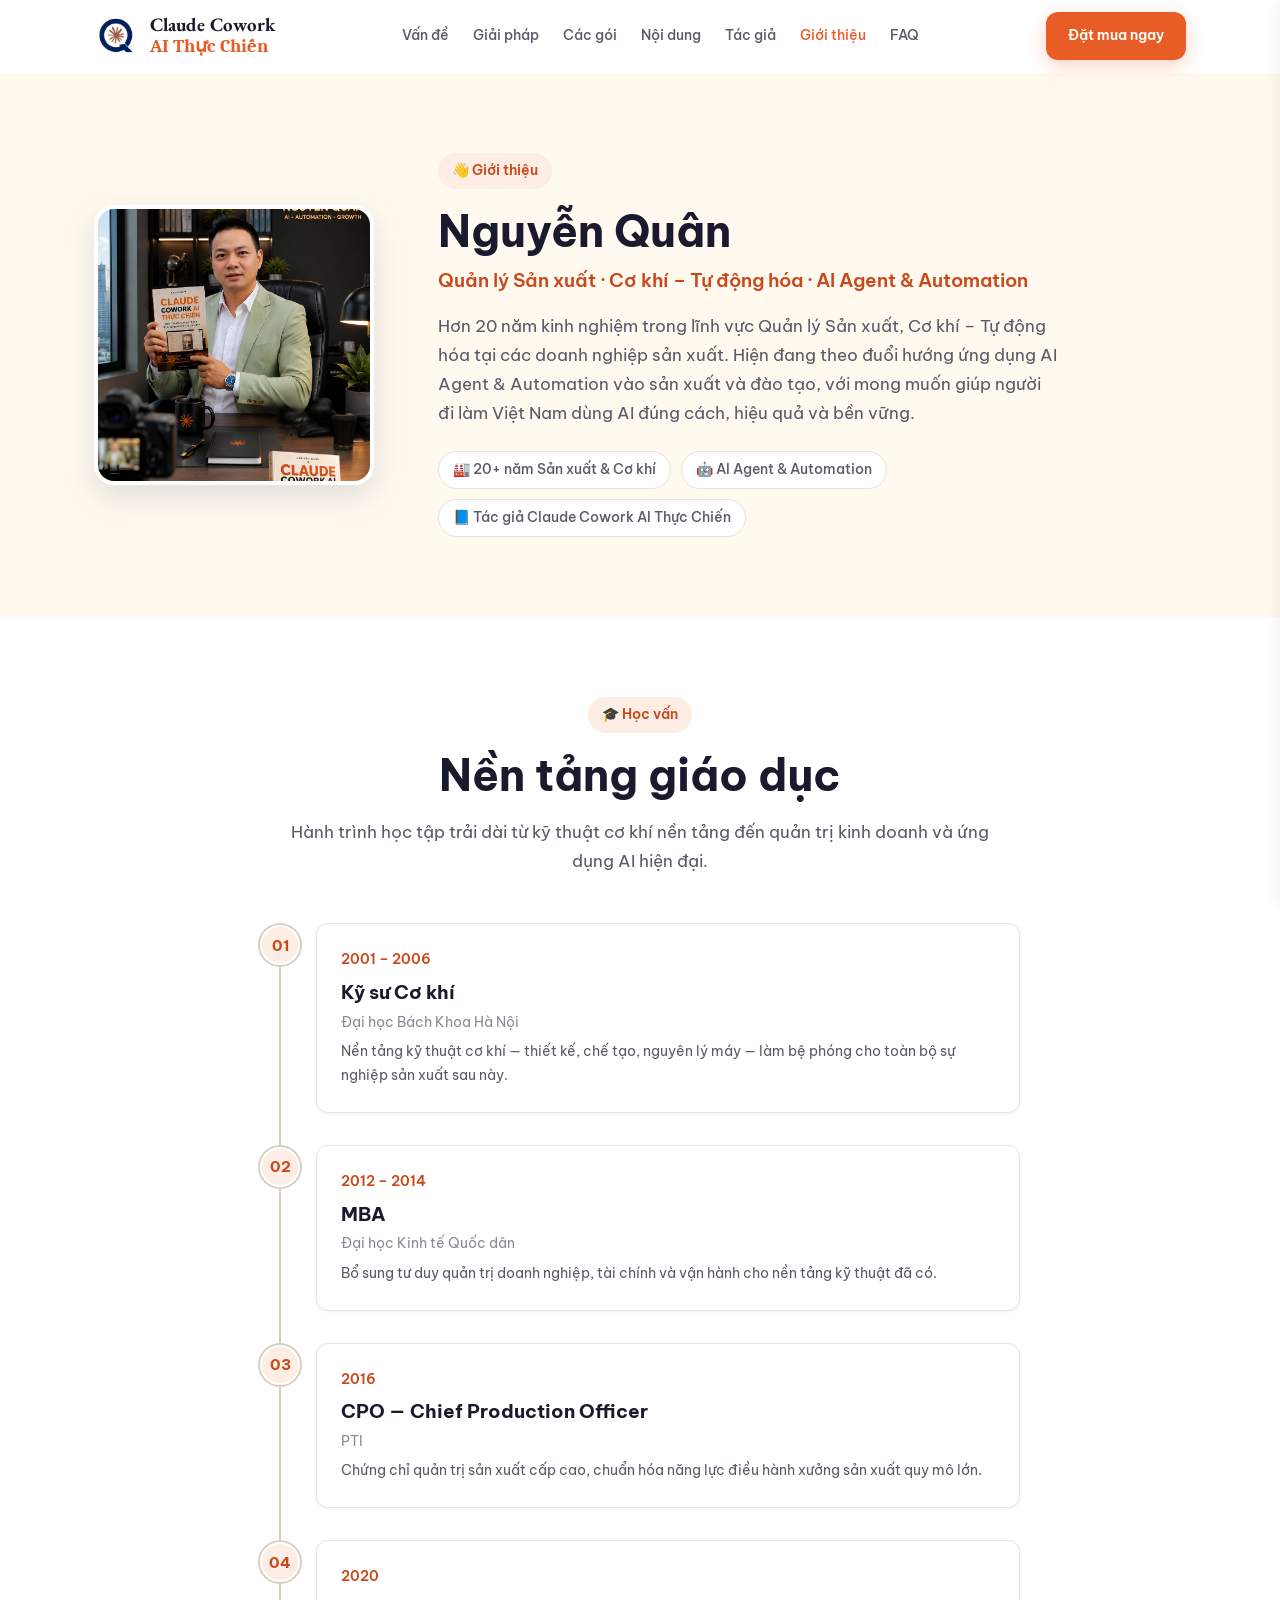
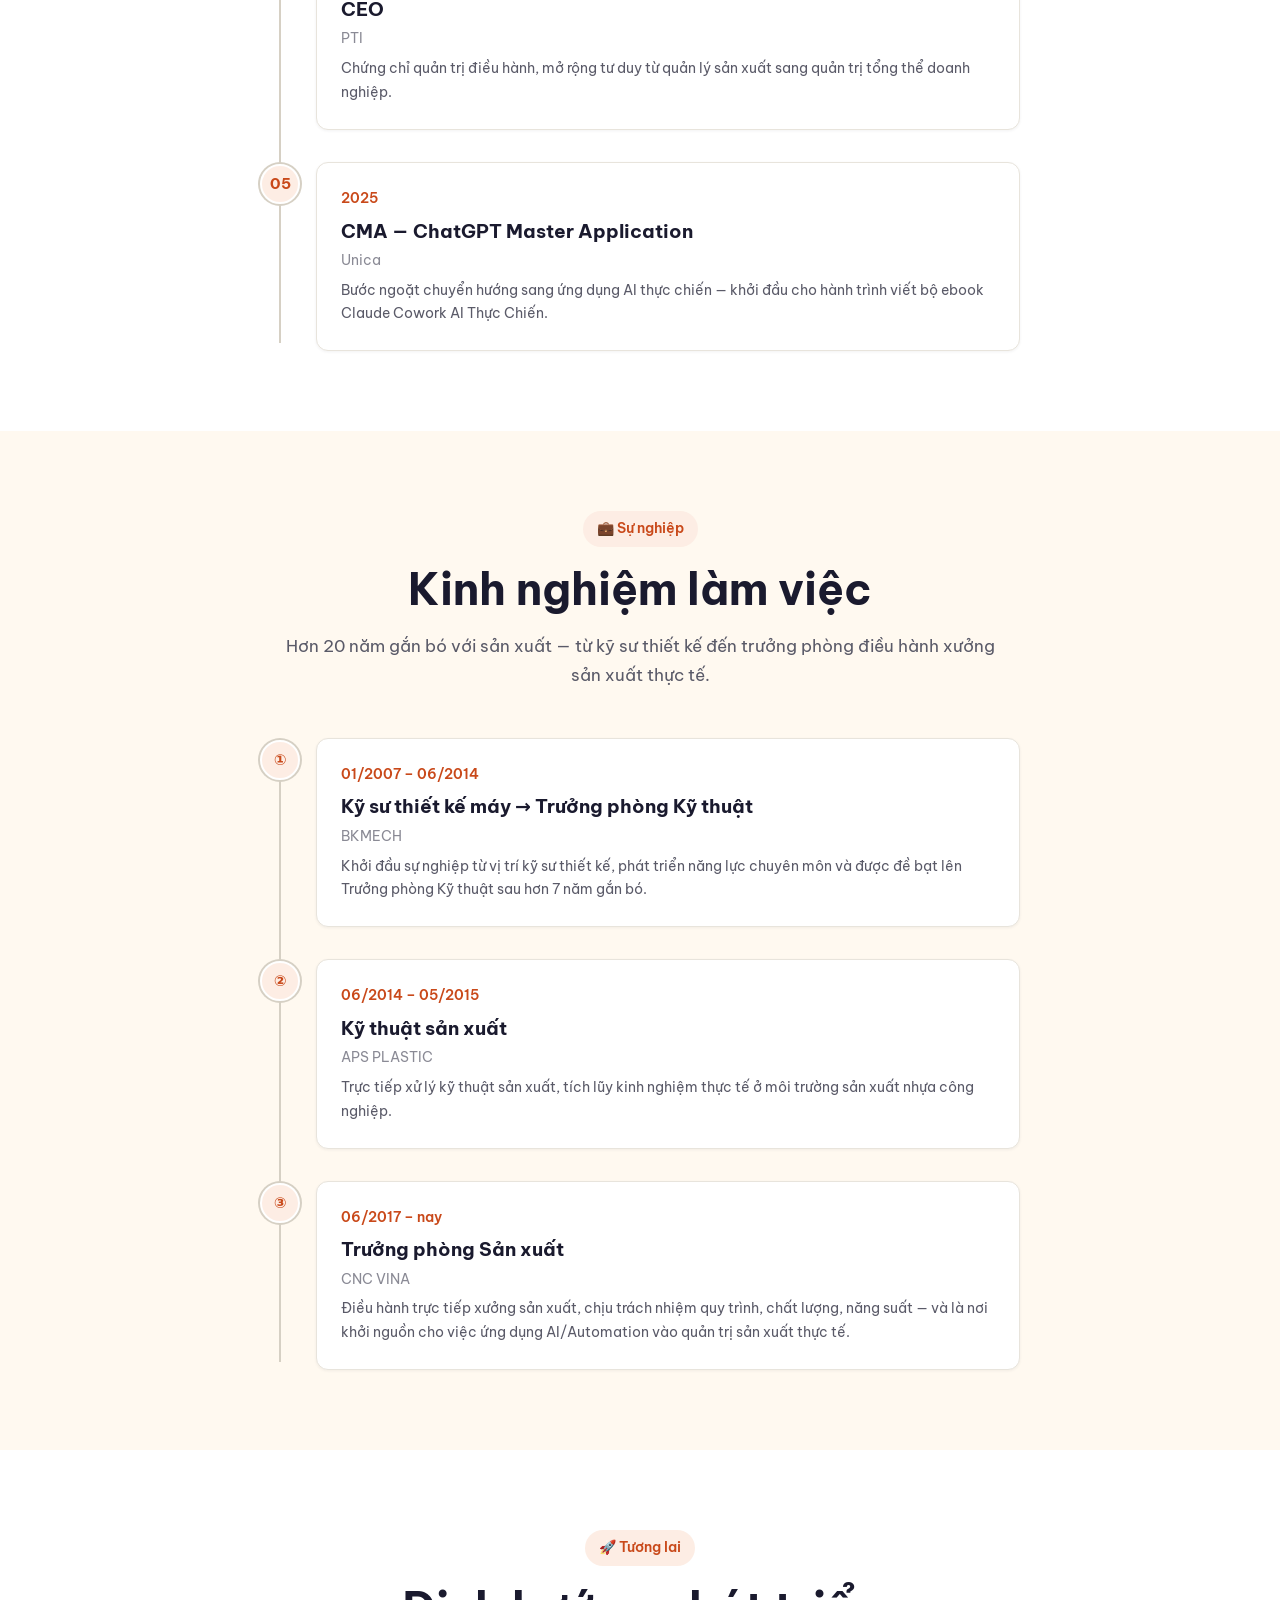
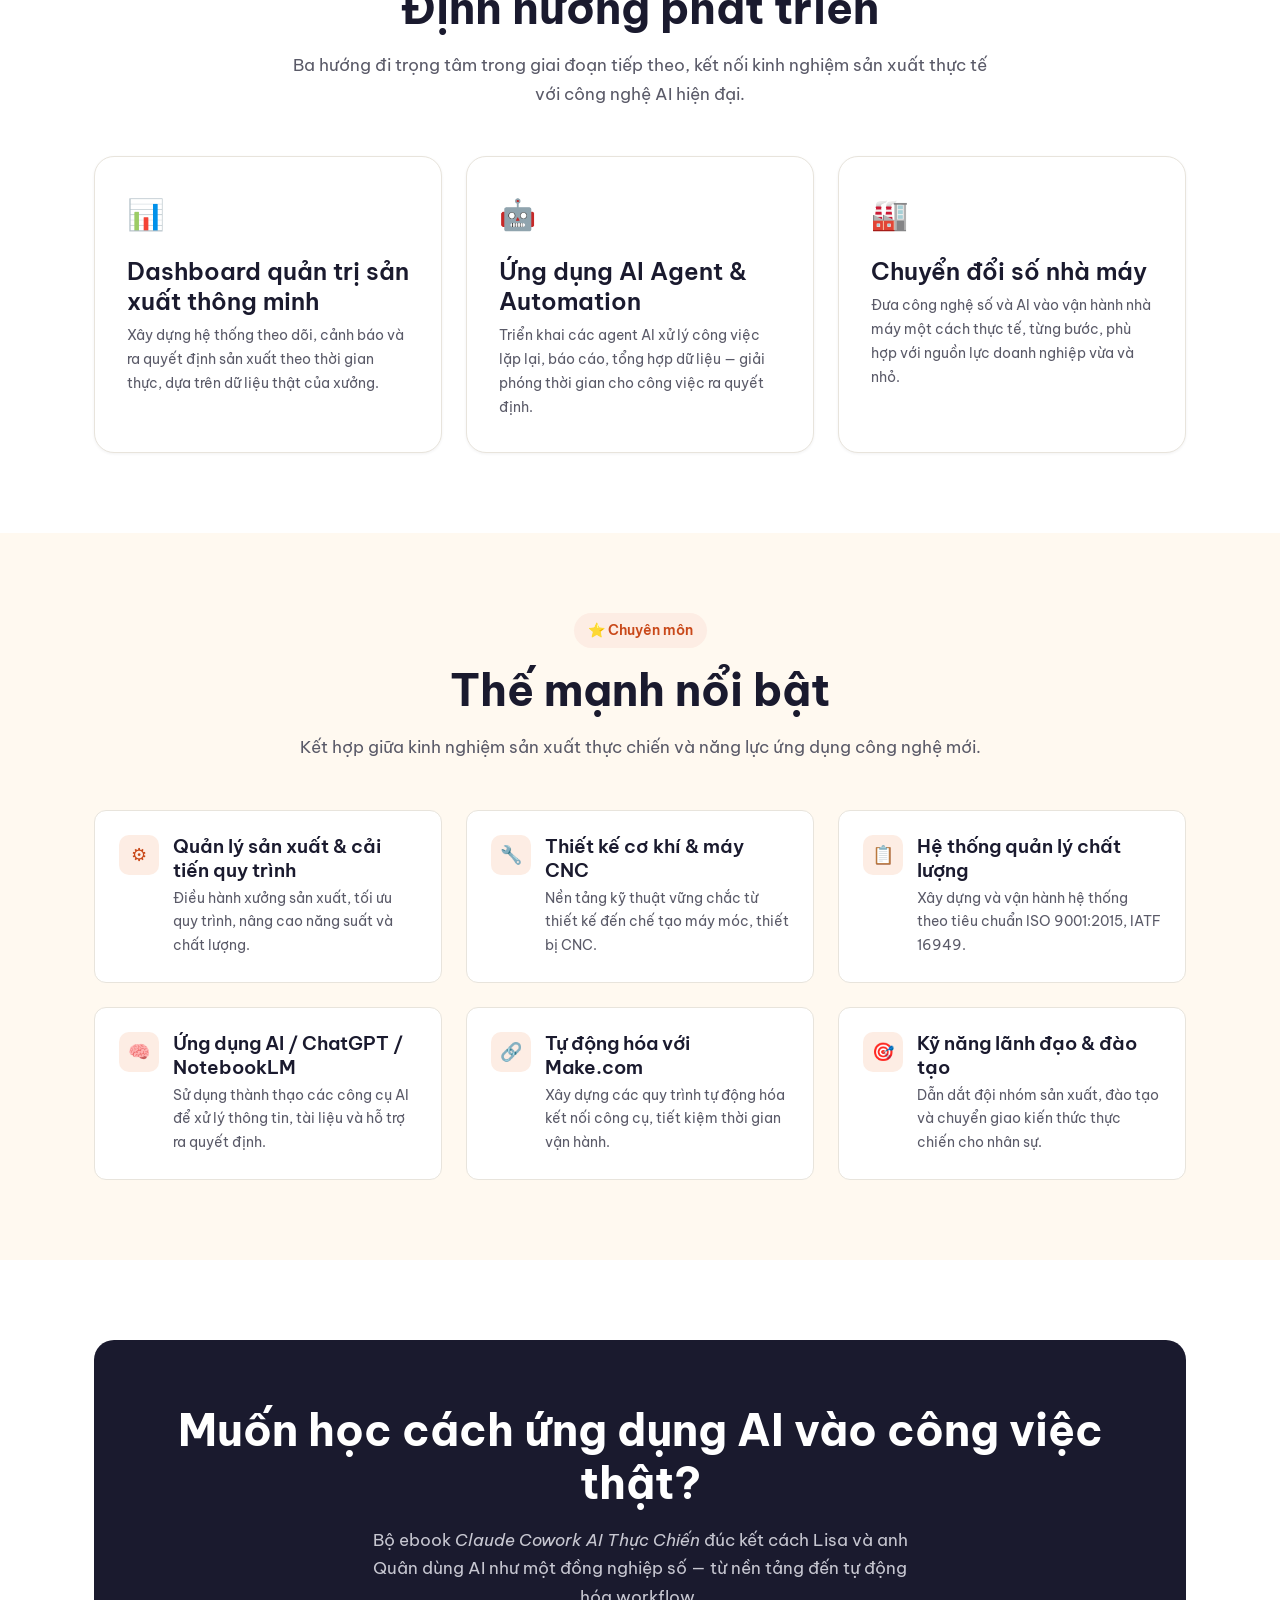
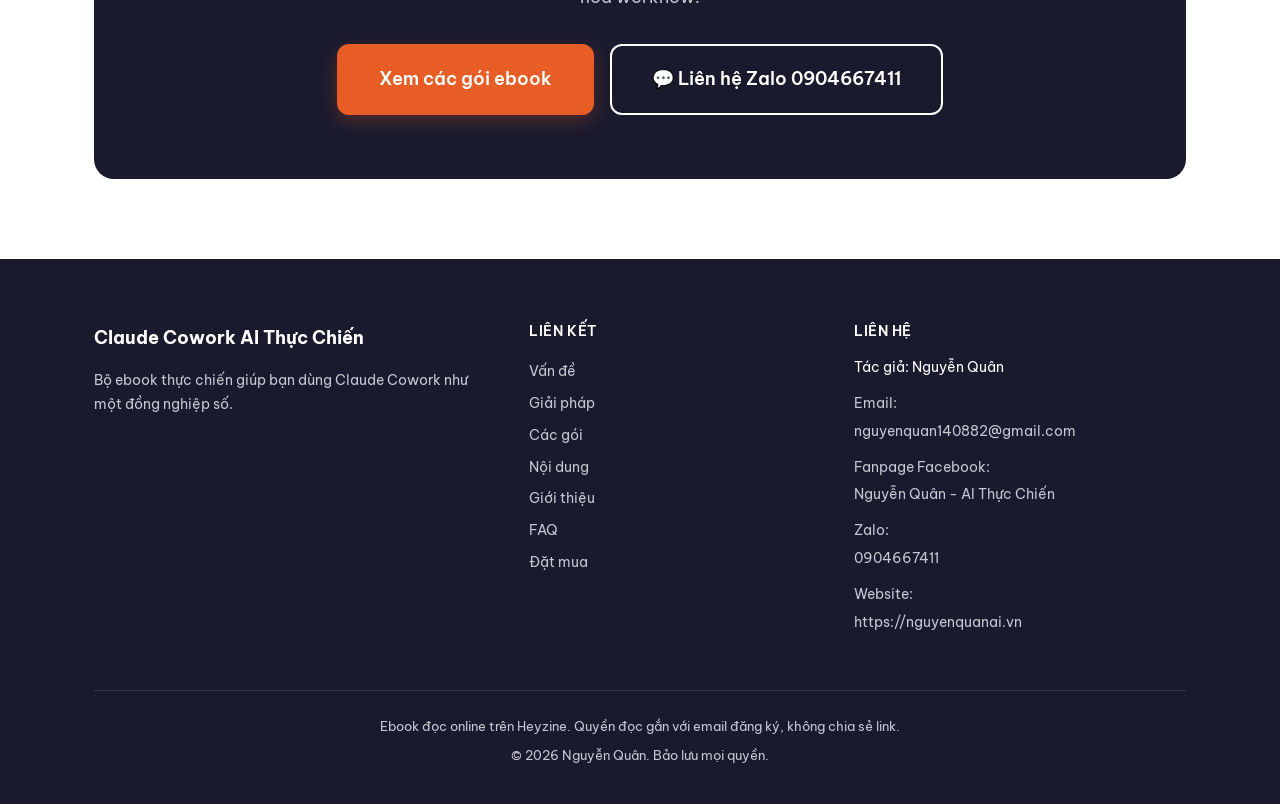
==== gioi-thieu.html @ 6d288d56 "Add files via upload" ====
<!DOCTYPE html>
<html lang="vi">
<head>
<meta charset="UTF-8">
<meta name="viewport" content="width=device-width, initial-scale=1.0">

<!-- ===== SEO ===== -->
<title>Giới thiệu Nguyễn Quân — Tác giả Claude Cowork AI Thực Chiến</title>
<meta name="description" content="Nguyễn Quân — hơn 20 năm kinh nghiệm Quản lý Sản xuất, Cơ khí & Tự động hóa, hiện đang ứng dụng AI Agent & Automation vào sản xuất và đào tạo. Tác giả bộ ebook Claude Cowork AI Thực Chiến.">
<meta name="keywords" content="Nguyễn Quân, Claude Cowork AI Thực Chiến, quản lý sản xuất, cơ khí tự động hóa, AI Agent, chuyển đổi số nhà máy">
<meta name="author" content="Nguyễn Quân">

<!-- ===== Open Graph (Facebook / Zalo) ===== -->
<meta property="og:type" content="profile">
<meta property="og:title" content="Giới thiệu Nguyễn Quân — Tác giả Claude Cowork AI Thực Chiến">
<meta property="og:description" content="20+ năm kinh nghiệm Quản lý Sản xuất, Cơ khí – Tự động hóa. Hiện ứng dụng AI Agent & Automation vào sản xuất và đào tạo.">
<meta property="og:image" content="https://nguyenquanai.vn/assets/author-nguyen-quan.jpg">
<meta property="og:url" content="https://nguyenquanai.vn/gioi-thieu.html">

<!-- ===== Font: Be Vietnam Pro (đồng bộ với trang chủ) ===== -->
<link rel="icon" href="assets/favicon.ico" type="image/x-icon">
<link rel="preconnect" href="https://fonts.googleapis.com">
<link rel="preconnect" href="https://fonts.gstatic.com" crossorigin>
<link href="https://fonts.googleapis.com/css2?family=Be+Vietnam+Pro:wght@400;500;600;700&family=EB+Garamond:wght@700&family=Caladea:wght@700&display=swap" rel="stylesheet">

<!-- Google Analytics 4 -->
<script async src="https://www.googletagmanager.com/gtag/js?id=G-LSDVNKJLVM"></script>
<script>
window.dataLayer = window.dataLayer || [];
function gtag(){dataLayer.push(arguments);}
gtag('js', new Date());
gtag('config', 'G-LSDVNKJLVM');
</script>

<style>
/* ============================================================
   DESIGN TOKENS — copy nguyên vẹn từ index.html để đồng bộ 100%
   ============================================================ */
:root {
  /* Color */
  --c-bg: #FFF9F0;
  --c-bg-alt: #FEFCF7;
  --c-surface: #FFFFFF;
  --c-ink: #1A1A2E;
  --c-ink-soft: #5A5A68;
  --c-ink-faint: #8A8A95;
  --c-accent: #E85D26;
  --c-accent-dark: #C9491A;
  --c-accent-soft: #FDEDE4;
  --c-trust: #0F6E56;
  --c-border: #E8E4DC;
  --c-border-strong: #D6D0C4;
  --c-footer-bg: #1A1A2E;
  --c-footer-text: #C7C7D1;
  --c-success: #0F6E56;
  --c-warning: #9A4D00;

  /* Typography */
  --font-heading: 'Be Vietnam Pro', 'Inter', system-ui, sans-serif;
  --font-body: 'Be Vietnam Pro', 'Inter', system-ui, sans-serif;
  --fs-h1: 44px;
  --fs-h2: 44px;
  --fs-h3: 24px;
  --fs-h4: 19px;
  --fs-body: 17px;
  --fs-small: 14px;
  --fs-price: 36px;

  /* Spacing */
  --space-xs: 8px;
  --space-sm: 16px;
  --space-md: 24px;
  --space-lg: 32px;
  --space-xl: 48px;
  --space-2xl: 64px;
  --space-3xl: 80px;

  /* Layout */
  --container-max: 1140px;
  --container-narrow: 768px;
  --container-pad: 24px;
  --section-pad: 80px;
  --grid-gap: 24px;

  /* Radius / shadow / border */
  --radius-sm: 8px;
  --radius-md: 12px;
  --radius-lg: 20px;
  --shadow-sm: 0 1px 3px rgba(26,26,46,0.06);
  --shadow-md: 0 4px 16px rgba(26,26,46,0.08);
  --shadow-lg: 0 12px 32px rgba(26,26,46,0.12);
  --shadow-cta: 0 6px 18px rgba(232,93,38,0.28);
  --shadow-hover: 0 8px 24px rgba(26,26,46,0.10);
  --transition: 200ms ease;
}

@media (max-width: 640px) {
  :root {
    --fs-h1: 32px;
    --fs-h2: 32px;
    --fs-h3: 20px;
    --fs-h4: 18px;
    --fs-body: 16px;
    --fs-price: 32px;
    --container-pad: 16px;
    --section-pad: 48px;
    --grid-gap: 16px;
  }
}

/* ============================================================
   BASE / RESET
   ============================================================ */
* { margin: 0; padding: 0; box-sizing: border-box; }

html { scroll-behavior: smooth; scroll-padding-top: 88px; }

body {
  font-family: var(--font-body);
  font-size: var(--fs-body);
  line-height: 1.7;
  color: var(--c-ink);
  background: var(--c-bg);
  -webkit-font-smoothing: antialiased;
}

h1, h2, h3, h4 { font-family: var(--font-heading); line-height: 1.25; }
h1 { font-size: var(--fs-h1); font-weight: 700; line-height: 1.2; }
.hl-accent { color: var(--c-accent); font-weight: 800; }
h2 { font-size: var(--fs-h2); font-weight: 700; line-height: 1.2; }
h3 { font-size: var(--fs-h3); font-weight: 600; }
h4 { font-size: var(--fs-h4); font-weight: 600; }

p { color: var(--c-ink-soft); }
a { color: inherit; text-decoration: none; }
img { max-width: 100%; display: block; }
ul { list-style: none; }

/* ============================================================
   LAYOUT HELPERS
   ============================================================ */
.container {
  max-width: var(--container-max);
  margin: 0 auto;
  padding-left: var(--container-pad);
  padding-right: var(--container-pad);
}
.container--narrow { max-width: var(--container-narrow); }

.section { padding-top: var(--section-pad); padding-bottom: var(--section-pad); }
.section--bg { background: var(--c-bg); }
.section--surface { background: var(--c-surface); }
.section--alt { background: var(--c-bg-alt); }

.section-head { text-align: center; max-width: 720px; margin: 0 auto var(--space-xl); }
.section-head h2 { margin-bottom: var(--space-sm); }
.section-head p { font-size: var(--fs-body); }

.eyebrow {
  display: inline-block;
  font-size: var(--fs-small);
  font-weight: 600;
  color: var(--c-accent-dark);
  background: var(--c-accent-soft);
  padding: 6px 14px;
  border-radius: 999px;
  margin-bottom: var(--space-sm);
}

/* ============================================================
   BUTTONS
   ============================================================ */
.btn {
  display: inline-flex;
  align-items: center;
  justify-content: center;
  gap: 8px;
  min-height: 44px;
  padding: 10px 24px;
  font-family: var(--font-body);
  font-size: var(--fs-body);
  font-weight: 600;
  border-radius: var(--radius-md);
  border: 2px solid transparent;
  cursor: pointer;
  transition: var(--transition);
  text-align: center;
}
.btn--primary {
  background: var(--c-accent);
  color: #fff;
  box-shadow: var(--shadow-cta);
}
.btn--primary:hover { background: var(--c-accent-dark); }
.btn--outline {
  background: transparent;
  color: var(--c-accent);
  border-color: var(--c-accent);
}
.btn--outline:hover { background: var(--c-accent-soft); color: var(--c-accent-dark); }
.btn--lg { min-height: 58px; padding: 18px 40px; font-size: 18px; }

/* ============================================================
   HEADER (nguyên bản từ index.html)
   ============================================================ */
.header {
  position: sticky; top: 0; z-index: 100;
  background: var(--c-surface);
  border-bottom: 1px solid transparent;
  transition: var(--transition);
}
.header.scrolled { box-shadow: var(--shadow-sm); border-bottom-color: var(--c-border); }
.header__inner {
  display: flex; align-items: center; justify-content: space-between;
  height: 72px;
}
.header__brand { display: flex; align-items: center; gap: 12px; text-decoration: none; }
.header__brand-icon { width: 44px; height: 44px; flex-shrink: 0; display: block; }
.header__brand-text { line-height: 1.15; }
.header__brand-line1 { font-family: 'EB Garamond', serif; font-size: 19px; font-weight: 700; color: var(--c-ink); white-space: nowrap; }
.header__brand-line2 { font-family: 'Caladea', serif; font-size: 19px; font-weight: 700; color: var(--c-accent); white-space: nowrap; }
.header__nav { display: flex; gap: var(--space-md); align-items: center; }
.header__nav a {
  font-size: var(--fs-small); font-weight: 500; color: var(--c-ink-soft);
  transition: var(--transition);
}
.header__nav a:hover, .header__nav a.active { color: var(--c-accent); }
.header__actions { display: flex; align-items: center; gap: var(--space-sm); }
.header__cta { min-height: 44px; padding: 10px 20px; font-size: var(--fs-small); }
.hamburger {
  display: none; background: none; border: none; cursor: pointer;
  font-size: 26px; color: var(--c-ink); line-height: 1; padding: 4px 8px;
}

/* Mobile menu overlay */
.menu-overlay {
  position: fixed; inset: 0; z-index: 99;
  background: rgba(26,26,46,0.45);
  opacity: 0; visibility: hidden; transition: var(--transition);
}
.menu-overlay.open { opacity: 1; visibility: visible; }
.mobile-menu {
  position: fixed; top: 0; right: 0; z-index: 101;
  width: 80%; max-width: 320px; height: 100%;
  background: var(--c-surface); box-shadow: var(--shadow-md);
  transform: translateX(100%); transition: var(--transition);
  padding: var(--space-lg) var(--space-md);
}
.mobile-menu.open { transform: translateX(0); }
.mobile-menu__close { background: none; border: none; font-size: 28px; cursor: pointer; color: var(--c-ink); float: right; }
.mobile-menu a {
  display: block; font-size: var(--fs-h4); font-weight: 500;
  color: var(--c-ink); padding: 16px 0; border-bottom: 1px solid var(--c-border);
}
.mobile-menu a:hover, .mobile-menu a.active { color: var(--c-accent); }

@media (max-width: 860px) {
  .header__nav { display: none; }
  .hamburger { display: block; }
}

/* ============================================================
   FOOTER (nguyên bản từ index.html)
   ============================================================ */
.footer { background: var(--c-footer-bg); color: var(--c-footer-text); padding: var(--space-2xl) 0 var(--space-lg); }
.footer__grid { display: grid; grid-template-columns: 1.4fr 1fr 1.2fr; gap: var(--space-xl); margin-bottom: var(--space-xl); }
.footer__brand { font-weight: 700; font-size: 18px; color: #fff; margin-bottom: var(--space-sm); }
.footer p { color: var(--c-footer-text); font-size: var(--fs-small); }
.footer h4 { color: #fff; font-size: var(--fs-small); text-transform: uppercase; letter-spacing: 0.04em; margin-bottom: var(--space-sm); }
.footer__links a, .footer__contact a { display: block; color: var(--c-footer-text); font-size: var(--fs-small); padding: 4px 0; transition: var(--transition); }
.footer__links a:hover, .footer__contact a:hover { color: var(--c-accent); }
.footer__contact-line { color: var(--c-footer-text); font-size: var(--fs-small); padding: 4px 0; margin: 0; }
.footer__contact-link { display: inline; color: var(--c-footer-text); padding: 0; text-decoration: none; }
.footer__contact-link:hover { color: var(--c-accent); }
.footer__bottom { border-top: 1px solid rgba(255,255,255,0.12); padding-top: var(--space-md); text-align: center; }
.footer__bottom p { font-size: 13px; margin-bottom: 6px; }

@media (max-width: 700px) {
  .footer__grid { grid-template-columns: 1fr; gap: var(--space-lg); }
}

/* ============================================================
   TRANG GIỚI THIỆU — style riêng của trang này
   ============================================================ */

/* ---- Hero ---- */
.about-hero { background: var(--c-bg); }
.about-hero__grid {
  display: grid; grid-template-columns: 280px 1fr; gap: var(--space-2xl);
  align-items: center;
}
.about-hero__photo {
  width: 100%; aspect-ratio: 1 / 1; border-radius: var(--radius-lg);
  overflow: hidden; box-shadow: var(--shadow-lg); border: 4px solid var(--c-surface);
}
.about-hero__photo img { width: 100%; height: 100%; object-fit: cover; }
.about-hero__name { margin-bottom: 6px; }
.about-hero__role { color: var(--c-accent-dark); font-weight: 600; font-size: var(--fs-h4); margin-bottom: var(--space-sm); }
.about-hero__desc { max-width: 620px; margin-bottom: var(--space-md); }
.about-hero__tags { display: flex; flex-wrap: wrap; gap: 10px; }
.about-hero__tag {
  font-size: var(--fs-small); font-weight: 500; color: var(--c-ink-soft);
  background: var(--c-surface); border: 1px solid var(--c-border);
  padding: 6px 14px; border-radius: 999px;
}

@media (max-width: 760px) {
  .about-hero__grid { grid-template-columns: 1fr; text-align: center; }
  .about-hero__photo { width: 160px; margin: 0 auto var(--space-md); }
  .about-hero__tags { justify-content: center; }
}

/* ---- Timeline (Nền tảng giáo dục / Kinh nghiệm làm việc) ---- */
.timeline { max-width: 760px; margin: 0 auto; position: relative; }
.timeline::before {
  content: ""; position: absolute; left: 19px; top: 8px; bottom: 8px;
  width: 2px; background: var(--c-border-strong);
}
.timeline__item {
  position: relative; padding-left: 56px; padding-bottom: var(--space-lg);
}
.timeline__item:last-child { padding-bottom: 0; }
.timeline__dot {
  position: absolute; left: 0; top: 2px;
  width: 40px; height: 40px; border-radius: 50%;
  background: var(--c-accent-soft); color: var(--c-accent-dark);
  display: flex; align-items: center; justify-content: center;
  font-weight: 700; font-size: 15px; border: 2px solid var(--c-surface);
  box-shadow: 0 0 0 2px var(--c-border-strong);
}
.timeline__card {
  background: var(--c-surface); border: 1px solid var(--c-border);
  border-radius: var(--radius-md); padding: var(--space-md);
  box-shadow: var(--shadow-sm);
}
.timeline__period { font-size: var(--fs-small); font-weight: 600; color: var(--c-accent-dark); margin-bottom: 4px; }
.timeline__title { font-size: var(--fs-h4); font-weight: 700; margin-bottom: 2px; }
.timeline__org { font-size: var(--fs-small); color: var(--c-ink-faint); margin-bottom: 6px; }
.timeline__desc { font-size: var(--fs-small); color: var(--c-ink-soft); margin: 0; }

/* ---- Định hướng phát triển (cards ngang) ---- */
.direction-grid { display: grid; grid-template-columns: repeat(3, 1fr); gap: var(--grid-gap); }
.direction-card {
  background: var(--c-surface); border: 1px solid var(--c-border);
  border-radius: var(--radius-lg); padding: var(--space-lg);
  box-shadow: var(--shadow-sm); transition: var(--transition);
}
.direction-card:hover { box-shadow: var(--shadow-hover); transform: translateY(-2px); }
.direction-card__icon { font-size: 30px; margin-bottom: var(--space-sm); }
.direction-card h3 { margin-bottom: 8px; }
.direction-card p { font-size: var(--fs-small); margin: 0; }

@media (max-width: 860px) {
  .direction-grid { grid-template-columns: 1fr; }
}

/* ---- Thế mạnh nổi bật (grid 6 ô) ---- */
.strength-grid { display: grid; grid-template-columns: repeat(3, 1fr); gap: var(--grid-gap); }
.strength-item {
  display: flex; gap: 14px; align-items: flex-start;
  background: var(--c-surface); border: 1px solid var(--c-border);
  border-radius: var(--radius-md); padding: var(--space-md);
}
.strength-item__icon {
  flex-shrink: 0; width: 40px; height: 40px; border-radius: 10px;
  background: var(--c-accent-soft); color: var(--c-accent-dark);
  display: flex; align-items: center; justify-content: center; font-size: 18px;
}
.strength-item h4 { margin-bottom: 4px; }
.strength-item p { font-size: var(--fs-small); margin: 0; }

@media (max-width: 860px) {
  .strength-grid { grid-template-columns: 1fr 1fr; }
}
@media (max-width: 560px) {
  .strength-grid { grid-template-columns: 1fr; }
}

/* ---- CTA cuối trang ---- */
.about-cta {
  background: var(--c-footer-bg); color: #fff; border-radius: var(--radius-lg);
  padding: var(--space-2xl) var(--space-lg); text-align: center;
}
.about-cta h2 { color: #fff; margin-bottom: var(--space-sm); }
.about-cta p { color: var(--c-footer-text); max-width: 560px; margin: 0 auto var(--space-lg); }
.about-cta__actions { display: flex; gap: var(--space-sm); justify-content: center; flex-wrap: wrap; }

</style>
</head>
<body>

<!-- ============================================================
     HEADER — nguyên bản index.html, thêm tab "Giới thiệu" + đánh dấu active
     ============================================================ -->
<header class="header" id="header">
  <div class="container header__inner">
    <a href="index.html#hero" class="header__brand">
      <img src="assets/favicon.ico" alt="Logo Claude Cowork AI Thực Chiến" class="header__brand-icon">
      <span class="header__brand-text">
        <span class="header__brand-line1">Claude Cowork</span><br>
        <span class="header__brand-line2">AI Thực Chiến</span>
      </span>
    </a>
    <nav class="header__nav">
      <a href="index.html#van-de">Vấn đề</a>
      <a href="index.html#giai-phap">Giải pháp</a>
      <a href="index.html#bang-gia">Các gói</a>
      <a href="index.html#chi-tiet">Nội dung</a>
      <a href="index.html#tac-gia">Tác giả</a>
      <a href="gioi-thieu.html" class="active">Giới thiệu</a>
      <a href="index.html#faq">FAQ</a>
    </nav>
    <div class="header__actions">
      <a href="index.html#dat-mua" class="btn btn--primary header__cta">Đặt mua ngay</a>
      <button class="hamburger" id="hamburger" aria-label="Mở menu">☰</button>
    </div>
  </div>
</header>

<!-- Mobile menu -->
<div class="menu-overlay" id="menuOverlay"></div>
<nav class="mobile-menu" id="mobileMenu" aria-label="Menu di động">
  <button class="mobile-menu__close" id="menuClose" aria-label="Đóng menu">×</button>
  <div style="clear:both"></div>
  <a href="index.html#van-de">Vấn đề</a>
  <a href="index.html#giai-phap">Giải pháp</a>
  <a href="index.html#bang-gia">Các gói</a>
  <a href="index.html#chi-tiet">Nội dung</a>
  <a href="index.html#tac-gia">Tác giả</a>
  <a href="gioi-thieu.html" class="active">Giới thiệu</a>
  <a href="index.html#faq">FAQ</a>
  <a href="index.html#dat-mua" style="color:var(--c-accent);font-weight:600">Đặt mua ngay</a>
</nav>

<!-- ============================================================
     HERO — ảnh + tên + mô tả ngắn
     ============================================================ -->
<section class="about-hero section" id="hero">
  <div class="container about-hero__grid">
    <div class="about-hero__photo">
      <img src="assets/author-nguyen-quan.jpg" alt="Nguyễn Quân — tác giả Claude Cowork AI Thực Chiến">
    </div>
    <div>
      <span class="eyebrow">👋 Giới thiệu</span>
      <h1 class="about-hero__name">Nguyễn Quân</h1>
      <p class="about-hero__role">Quản lý Sản xuất · Cơ khí – Tự động hóa · AI Agent & Automation</p>
      <p class="about-hero__desc">Hơn 20 năm kinh nghiệm trong lĩnh vực Quản lý Sản xuất, Cơ khí – Tự động hóa tại các doanh nghiệp sản xuất. Hiện đang theo đuổi hướng ứng dụng AI Agent & Automation vào sản xuất và đào tạo, với mong muốn giúp người đi làm Việt Nam dùng AI đúng cách, hiệu quả và bền vững.</p>
      <div class="about-hero__tags">
        <span class="about-hero__tag">🏭 20+ năm Sản xuất & Cơ khí</span>
        <span class="about-hero__tag">🤖 AI Agent & Automation</span>
        <span class="about-hero__tag">📘 Tác giả Claude Cowork AI Thực Chiến</span>
      </div>
    </div>
  </div>
</section>

<!-- ============================================================
     NỀN TẢNG GIÁO DỤC
     ============================================================ -->
<section class="section section--surface" id="giao-duc">
  <div class="container">
    <div class="section-head">
      <span class="eyebrow">🎓 Học vấn</span>
      <h2>Nền tảng giáo dục</h2>
      <p>Hành trình học tập trải dài từ kỹ thuật cơ khí nền tảng đến quản trị kinh doanh và ứng dụng AI hiện đại.</p>
    </div>
    <div class="timeline">
      <div class="timeline__item">
        <div class="timeline__dot">01</div>
        <div class="timeline__card">
          <div class="timeline__period">2001 – 2006</div>
          <div class="timeline__title">Kỹ sư Cơ khí</div>
          <div class="timeline__org">Đại học Bách Khoa Hà Nội</div>
          <p class="timeline__desc">Nền tảng kỹ thuật cơ khí — thiết kế, chế tạo, nguyên lý máy — làm bệ phóng cho toàn bộ sự nghiệp sản xuất sau này.</p>
        </div>
      </div>
      <div class="timeline__item">
        <div class="timeline__dot">02</div>
        <div class="timeline__card">
          <div class="timeline__period">2012 – 2014</div>
          <div class="timeline__title">MBA</div>
          <div class="timeline__org">Đại học Kinh tế Quốc dân</div>
          <p class="timeline__desc">Bổ sung tư duy quản trị doanh nghiệp, tài chính và vận hành cho nền tảng kỹ thuật đã có.</p>
        </div>
      </div>
      <div class="timeline__item">
        <div class="timeline__dot">03</div>
        <div class="timeline__card">
          <div class="timeline__period">2016</div>
          <div class="timeline__title">CPO — Chief Production Officer</div>
          <div class="timeline__org">PTI</div>
          <p class="timeline__desc">Chứng chỉ quản trị sản xuất cấp cao, chuẩn hóa năng lực điều hành xưởng sản xuất quy mô lớn.</p>
        </div>
      </div>
      <div class="timeline__item">
        <div class="timeline__dot">04</div>
        <div class="timeline__card">
          <div class="timeline__period">2020</div>
          <div class="timeline__title">CEO</div>
          <div class="timeline__org">PTI</div>
          <p class="timeline__desc">Chứng chỉ quản trị điều hành, mở rộng tư duy từ quản lý sản xuất sang quản trị tổng thể doanh nghiệp.</p>
        </div>
      </div>
      <div class="timeline__item">
        <div class="timeline__dot">05</div>
        <div class="timeline__card">
          <div class="timeline__period">2025</div>
          <div class="timeline__title">CMA — ChatGPT Master Application</div>
          <div class="timeline__org">Unica</div>
          <p class="timeline__desc">Bước ngoặt chuyển hướng sang ứng dụng AI thực chiến — khởi đầu cho hành trình viết bộ ebook Claude Cowork AI Thực Chiến.</p>
        </div>
      </div>
    </div>
  </div>
</section>

<!-- ============================================================
     KINH NGHIỆM LÀM VIỆC
     ============================================================ -->
<section class="section section--bg" id="kinh-nghiem">
  <div class="container">
    <div class="section-head">
      <span class="eyebrow">💼 Sự nghiệp</span>
      <h2>Kinh nghiệm làm việc</h2>
      <p>Hơn 20 năm gắn bó với sản xuất — từ kỹ sư thiết kế đến trưởng phòng điều hành xưởng sản xuất thực tế.</p>
    </div>
    <div class="timeline">
      <div class="timeline__item">
        <div class="timeline__dot">①</div>
        <div class="timeline__card">
          <div class="timeline__period">01/2007 – 06/2014</div>
          <div class="timeline__title">Kỹ sư thiết kế máy → Trưởng phòng Kỹ thuật</div>
          <div class="timeline__org">BKMECH</div>
          <p class="timeline__desc">Khởi đầu sự nghiệp từ vị trí kỹ sư thiết kế, phát triển năng lực chuyên môn và được đề bạt lên Trưởng phòng Kỹ thuật sau hơn 7 năm gắn bó.</p>
        </div>
      </div>
      <div class="timeline__item">
        <div class="timeline__dot">②</div>
        <div class="timeline__card">
          <div class="timeline__period">06/2014 – 05/2015</div>
          <div class="timeline__title">Kỹ thuật sản xuất</div>
          <div class="timeline__org">APS PLASTIC</div>
          <p class="timeline__desc">Trực tiếp xử lý kỹ thuật sản xuất, tích lũy kinh nghiệm thực tế ở môi trường sản xuất nhựa công nghiệp.</p>
        </div>
      </div>
      <div class="timeline__item">
        <div class="timeline__dot">③</div>
        <div class="timeline__card">
          <div class="timeline__period">06/2017 – nay</div>
          <div class="timeline__title">Trưởng phòng Sản xuất</div>
          <div class="timeline__org">CNC VINA</div>
          <p class="timeline__desc">Điều hành trực tiếp xưởng sản xuất, chịu trách nhiệm quy trình, chất lượng, năng suất — và là nơi khởi nguồn cho việc ứng dụng AI/Automation vào quản trị sản xuất thực tế.</p>
        </div>
      </div>
    </div>
  </div>
</section>

<!-- ============================================================
     ĐỊNH HƯỚNG PHÁT TRIỂN
     ============================================================ -->
<section class="section section--surface" id="dinh-huong">
  <div class="container">
    <div class="section-head">
      <span class="eyebrow">🚀 Tương lai</span>
      <h2>Định hướng phát triển</h2>
      <p>Ba hướng đi trọng tâm trong giai đoạn tiếp theo, kết nối kinh nghiệm sản xuất thực tế với công nghệ AI hiện đại.</p>
    </div>
    <div class="direction-grid">
      <div class="direction-card">
        <div class="direction-card__icon">📊</div>
        <h3>Dashboard quản trị sản xuất thông minh</h3>
        <p>Xây dựng hệ thống theo dõi, cảnh báo và ra quyết định sản xuất theo thời gian thực, dựa trên dữ liệu thật của xưởng.</p>
      </div>
      <div class="direction-card">
        <div class="direction-card__icon">🤖</div>
        <h3>Ứng dụng AI Agent & Automation</h3>
        <p>Triển khai các agent AI xử lý công việc lặp lại, báo cáo, tổng hợp dữ liệu — giải phóng thời gian cho công việc ra quyết định.</p>
      </div>
      <div class="direction-card">
        <div class="direction-card__icon">🏭</div>
        <h3>Chuyển đổi số nhà máy</h3>
        <p>Đưa công nghệ số và AI vào vận hành nhà máy một cách thực tế, từng bước, phù hợp với nguồn lực doanh nghiệp vừa và nhỏ.</p>
      </div>
    </div>
  </div>
</section>

<!-- ============================================================
     THẾ MẠNH NỔI BẬT
     ============================================================ -->
<section class="section section--bg" id="the-manh">
  <div class="container">
    <div class="section-head">
      <span class="eyebrow">⭐ Chuyên môn</span>
      <h2>Thế mạnh nổi bật</h2>
      <p>Kết hợp giữa kinh nghiệm sản xuất thực chiến và năng lực ứng dụng công nghệ mới.</p>
    </div>
    <div class="strength-grid">
      <div class="strength-item">
        <div class="strength-item__icon">⚙️</div>
        <div>
          <h4>Quản lý sản xuất & cải tiến quy trình</h4>
          <p>Điều hành xưởng sản xuất, tối ưu quy trình, nâng cao năng suất và chất lượng.</p>
        </div>
      </div>
      <div class="strength-item">
        <div class="strength-item__icon">🔧</div>
        <div>
          <h4>Thiết kế cơ khí & máy CNC</h4>
          <p>Nền tảng kỹ thuật vững chắc từ thiết kế đến chế tạo máy móc, thiết bị CNC.</p>
        </div>
      </div>
      <div class="strength-item">
        <div class="strength-item__icon">📋</div>
        <div>
          <h4>Hệ thống quản lý chất lượng</h4>
          <p>Xây dựng và vận hành hệ thống theo tiêu chuẩn ISO 9001:2015, IATF 16949.</p>
        </div>
      </div>
      <div class="strength-item">
        <div class="strength-item__icon">🧠</div>
        <div>
          <h4>Ứng dụng AI / ChatGPT / NotebookLM</h4>
          <p>Sử dụng thành thạo các công cụ AI để xử lý thông tin, tài liệu và hỗ trợ ra quyết định.</p>
        </div>
      </div>
      <div class="strength-item">
        <div class="strength-item__icon">🔗</div>
        <div>
          <h4>Tự động hóa với Make.com</h4>
          <p>Xây dựng các quy trình tự động hóa kết nối công cụ, tiết kiệm thời gian vận hành.</p>
        </div>
      </div>
      <div class="strength-item">
        <div class="strength-item__icon">🎯</div>
        <div>
          <h4>Kỹ năng lãnh đạo & đào tạo</h4>
          <p>Dẫn dắt đội nhóm sản xuất, đào tạo và chuyển giao kiến thức thực chiến cho nhân sự.</p>
        </div>
      </div>
    </div>
  </div>
</section>

<!-- ============================================================
     CTA CUỐI TRANG
     ============================================================ -->
<section class="section section--surface">
  <div class="container">
    <div class="about-cta">
      <h2>Muốn học cách ứng dụng AI vào công việc thật?</h2>
      <p>Bộ ebook <em>Claude Cowork AI Thực Chiến</em> đúc kết cách Lisa và anh Quân dùng AI như một đồng nghiệp số — từ nền tảng đến tự động hóa workflow.</p>
      <div class="about-cta__actions">
        <a href="index.html#bang-gia" class="btn btn--primary btn--lg">Xem các gói ebook</a>
        <a href="https://zalo.me/0904667411" target="_blank" rel="noopener" class="btn btn--outline btn--lg" style="border-color:#fff;color:#fff;">💬 Liên hệ Zalo 0904667411</a>
      </div>
    </div>
  </div>
</section>

<!-- ============================================================
     FOOTER — nguyên bản index.html
     ============================================================ -->
<footer class="footer">
  <div class="container">
    <div class="footer__grid">
      <div>
        <div class="footer__brand">Claude Cowork AI Thực Chiến</div>
        <p>Bộ ebook thực chiến giúp bạn dùng Claude Cowork như một đồng nghiệp số.</p>
      </div>
      <div class="footer__links">
        <h4>Liên kết</h4>
        <a href="index.html#van-de">Vấn đề</a>
        <a href="index.html#giai-phap">Giải pháp</a>
        <a href="index.html#bang-gia">Các gói</a>
        <a href="index.html#chi-tiet">Nội dung</a>
        <a href="gioi-thieu.html">Giới thiệu</a>
        <a href="index.html#faq">FAQ</a>
        <a href="index.html#dat-mua">Đặt mua</a>
      </div>
      <div class="footer__contact">
        <h4>Liên hệ</h4>
        <p style="color:#fff;margin-bottom:8px;">Tác giả: Nguyễn Quân</p>
        <p class="footer__contact-line">Email: <a href="mailto:nguyenquan140882@gmail.com" class="footer__contact-link">nguyenquan140882@gmail.com</a></p>
        <p class="footer__contact-line">Fanpage Facebook: <a href="https://facebook.com/profile.php?id=61590310835534" target="_blank" rel="noopener" class="footer__contact-link">Nguyễn Quân - AI Thực Chiến</a></p>
        <p class="footer__contact-line">Zalo: <a href="https://zalo.me/0904667411" target="_blank" rel="noopener" class="footer__contact-link">0904667411</a></p>
        <p class="footer__contact-line">Website: <a href="https://nguyenquanai.vn" target="_blank" rel="noopener" class="footer__contact-link">https://nguyenquanai.vn</a></p>
      </div>
    </div>
    <div class="footer__bottom">
      <p>Ebook đọc online trên Heyzine. Quyền đọc gắn với email đăng ký, không chia sẻ link.</p>
      <p>© 2026 Nguyễn Quân. Bảo lưu mọi quyền.</p>
    </div>
  </div>
</footer>

<script>
/* ============================================================
   JS — header scroll + mobile menu (nguyên bản từ index.html)
   ============================================================ */

// 1. Header shadow khi scroll
var header = document.getElementById('header');
window.addEventListener('scroll', function () {
  header.classList.toggle('scrolled', window.scrollY > 10);
});

// 2. Mobile menu
var hamburger = document.getElementById('hamburger');
var mobileMenu = document.getElementById('mobileMenu');
var menuOverlay = document.getElementById('menuOverlay');
var menuClose = document.getElementById('menuClose');

function openMenu() { mobileMenu.classList.add('open'); menuOverlay.classList.add('open'); }
function closeMenu() { mobileMenu.classList.remove('open'); menuOverlay.classList.remove('open'); }

hamburger.addEventListener('click', openMenu);
menuClose.addEventListener('click', closeMenu);
menuOverlay.addEventListener('click', closeMenu);
mobileMenu.querySelectorAll('a').forEach(function (a) {
  a.addEventListener('click', closeMenu);
});
</script>

</body>
</html>
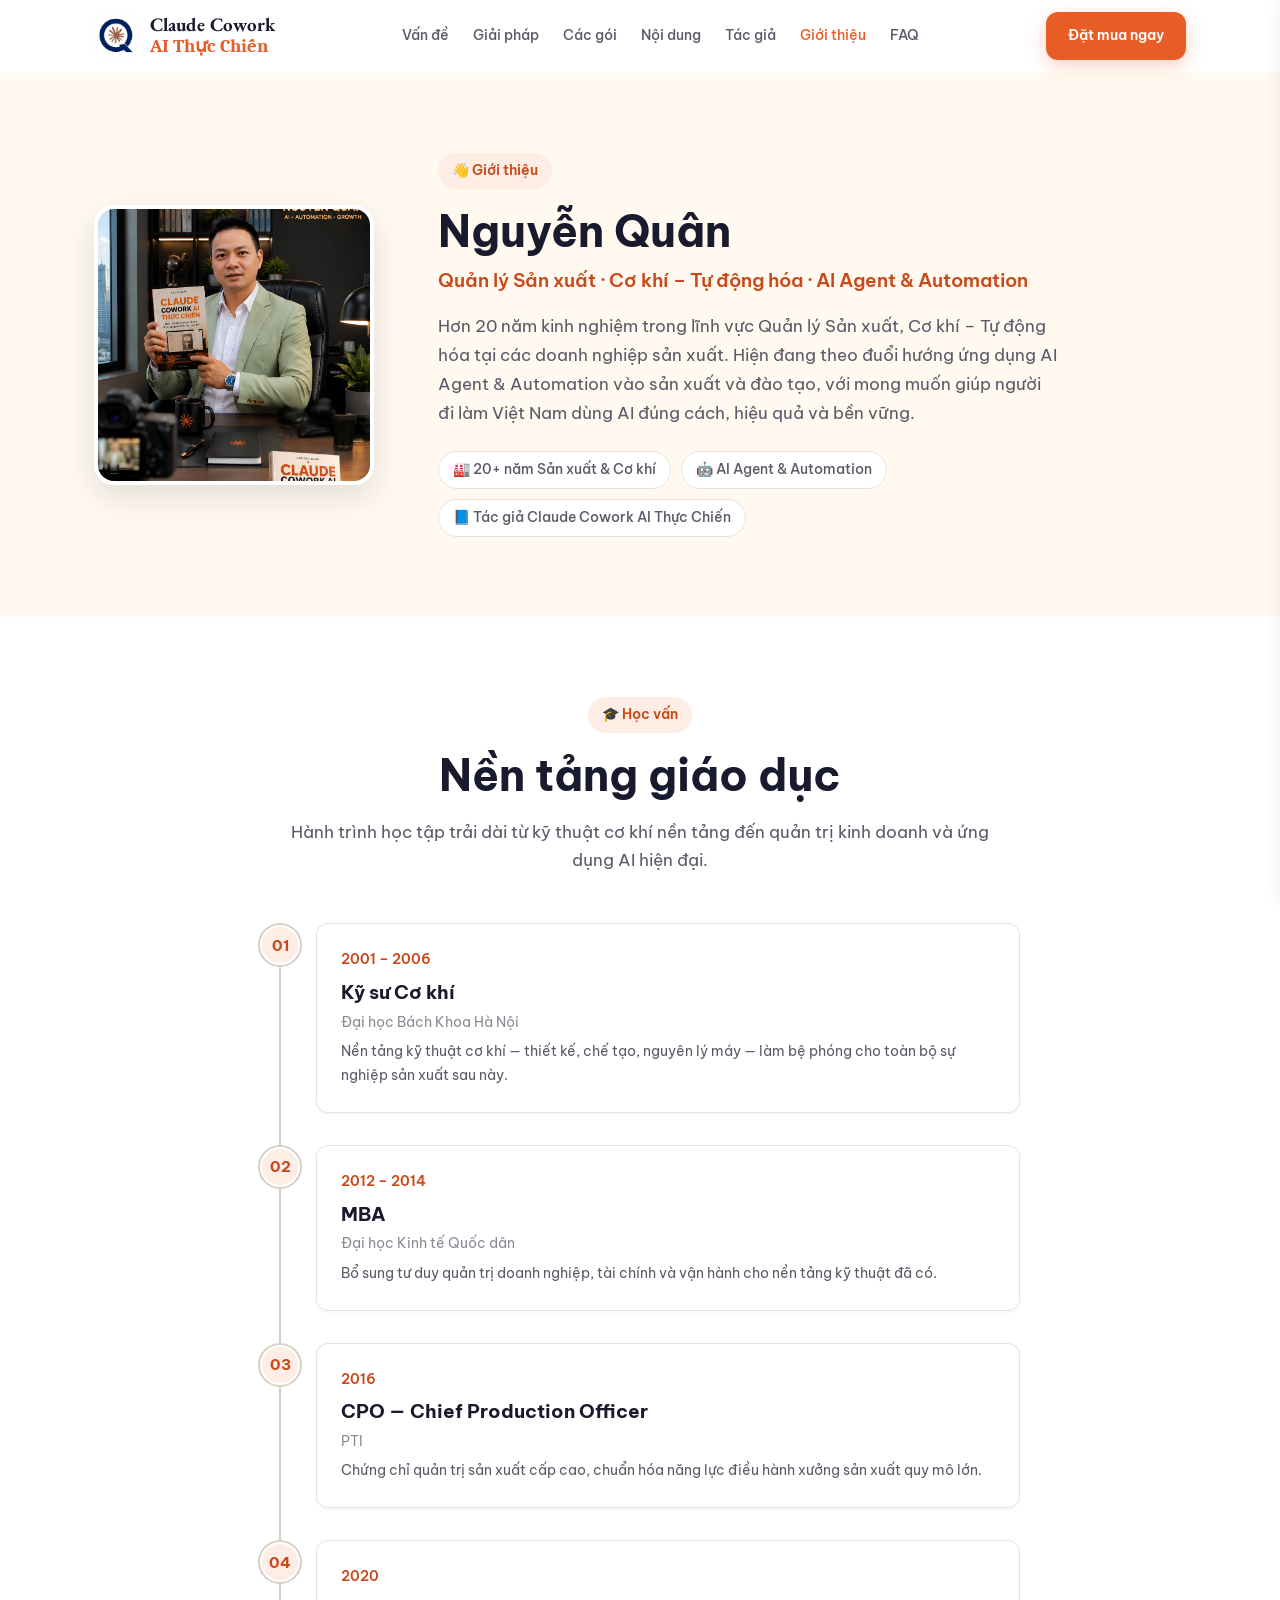
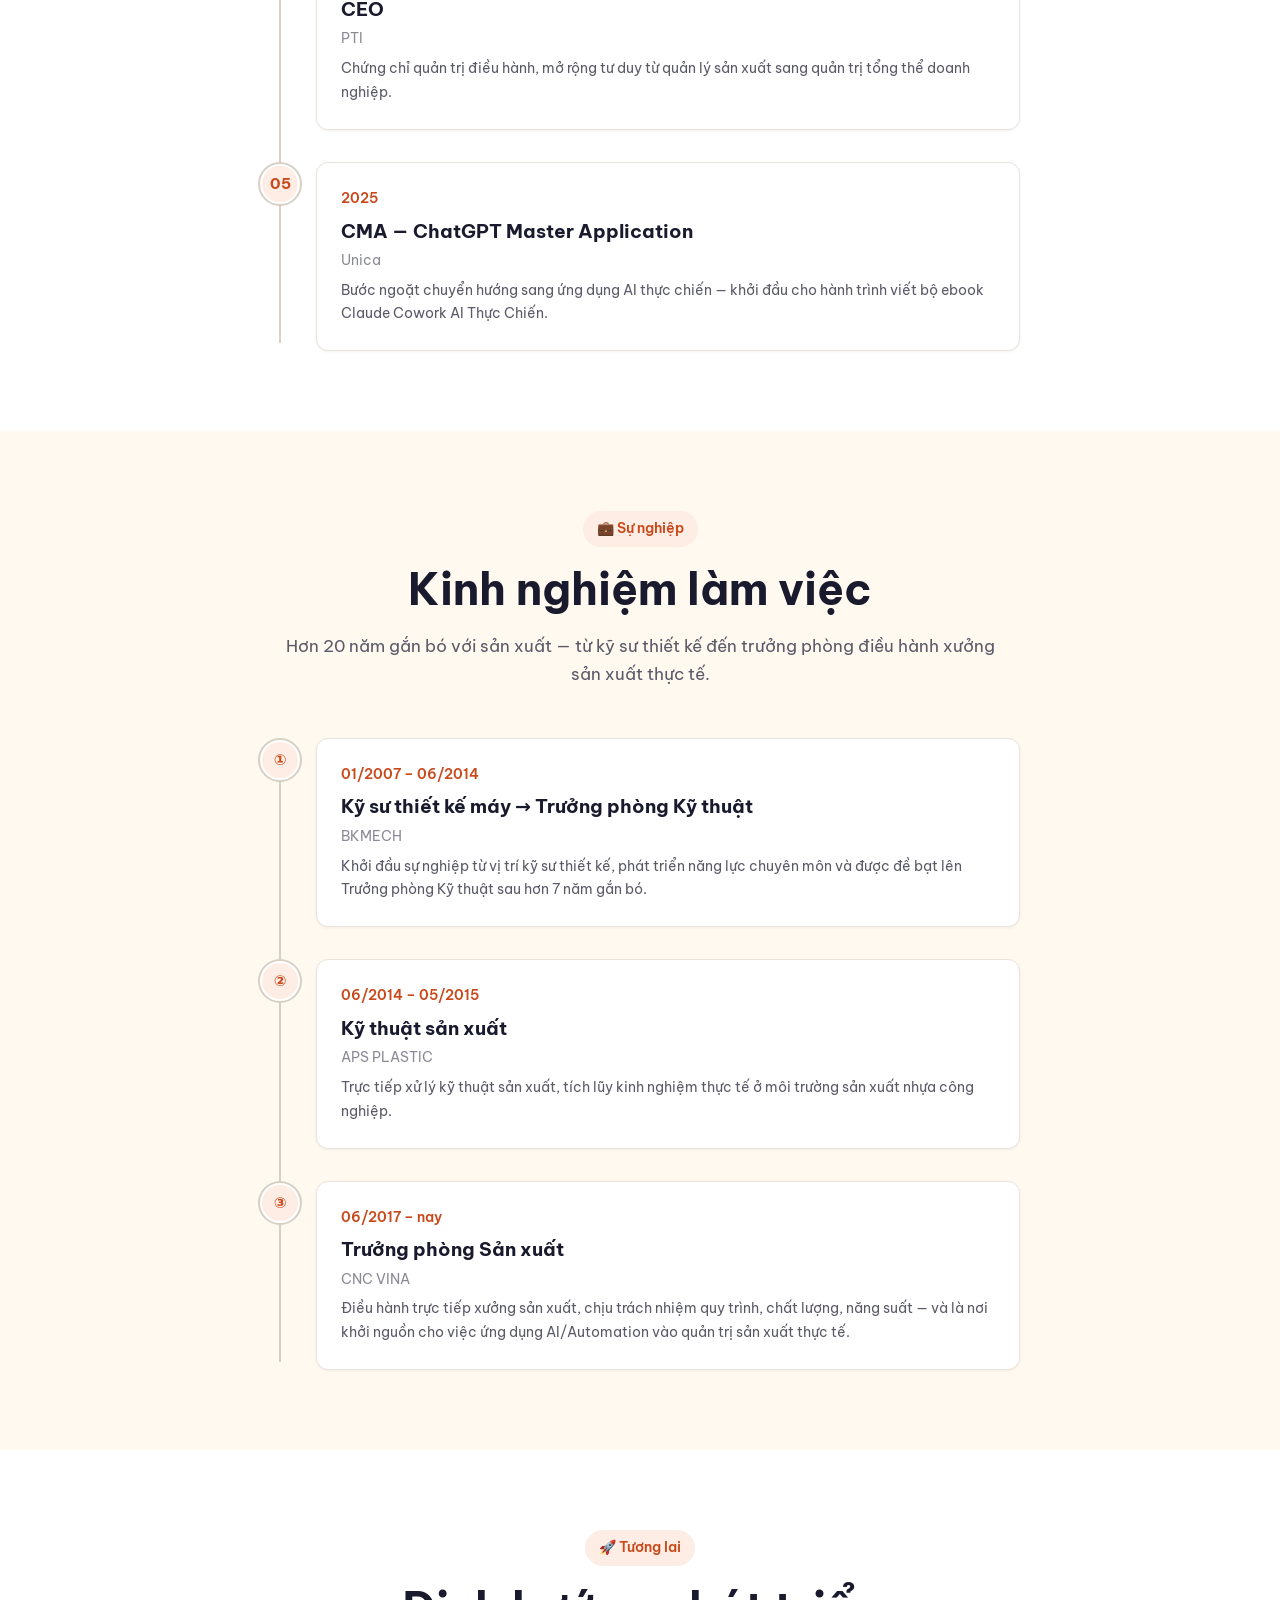
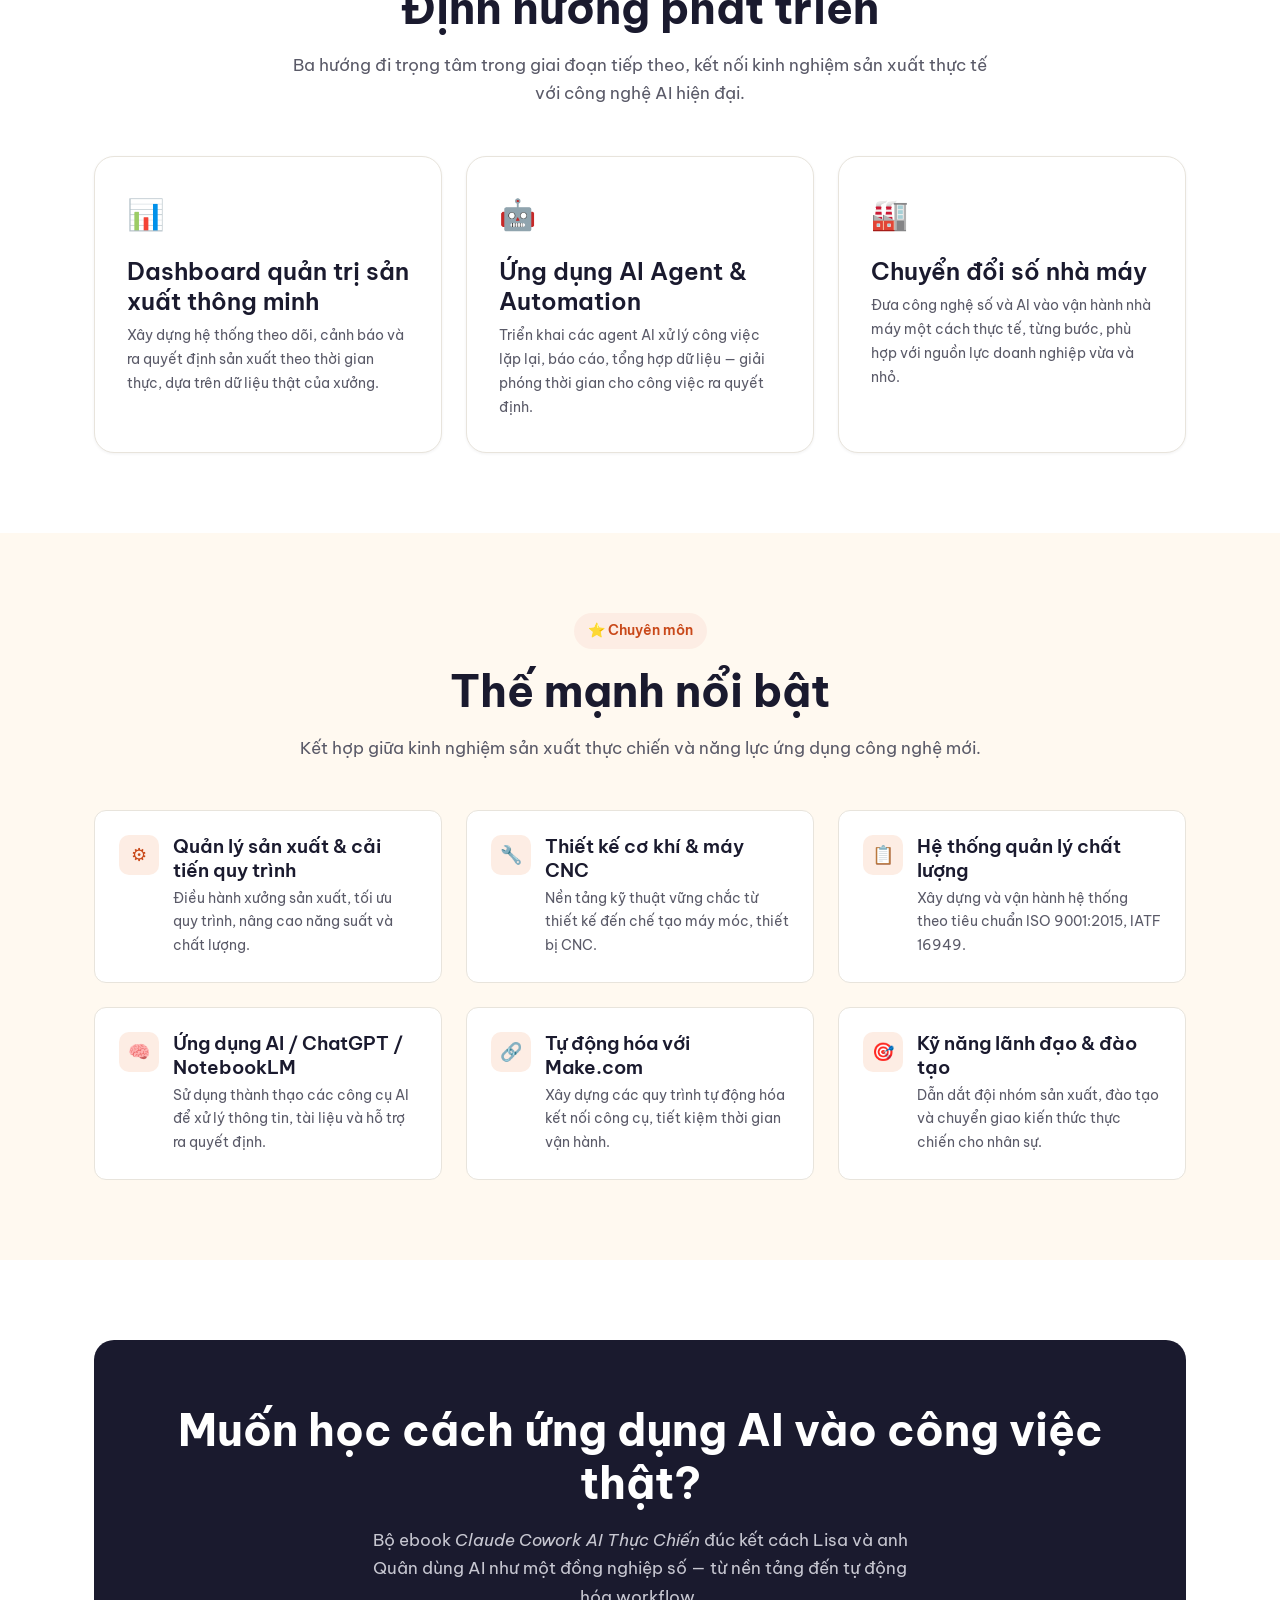
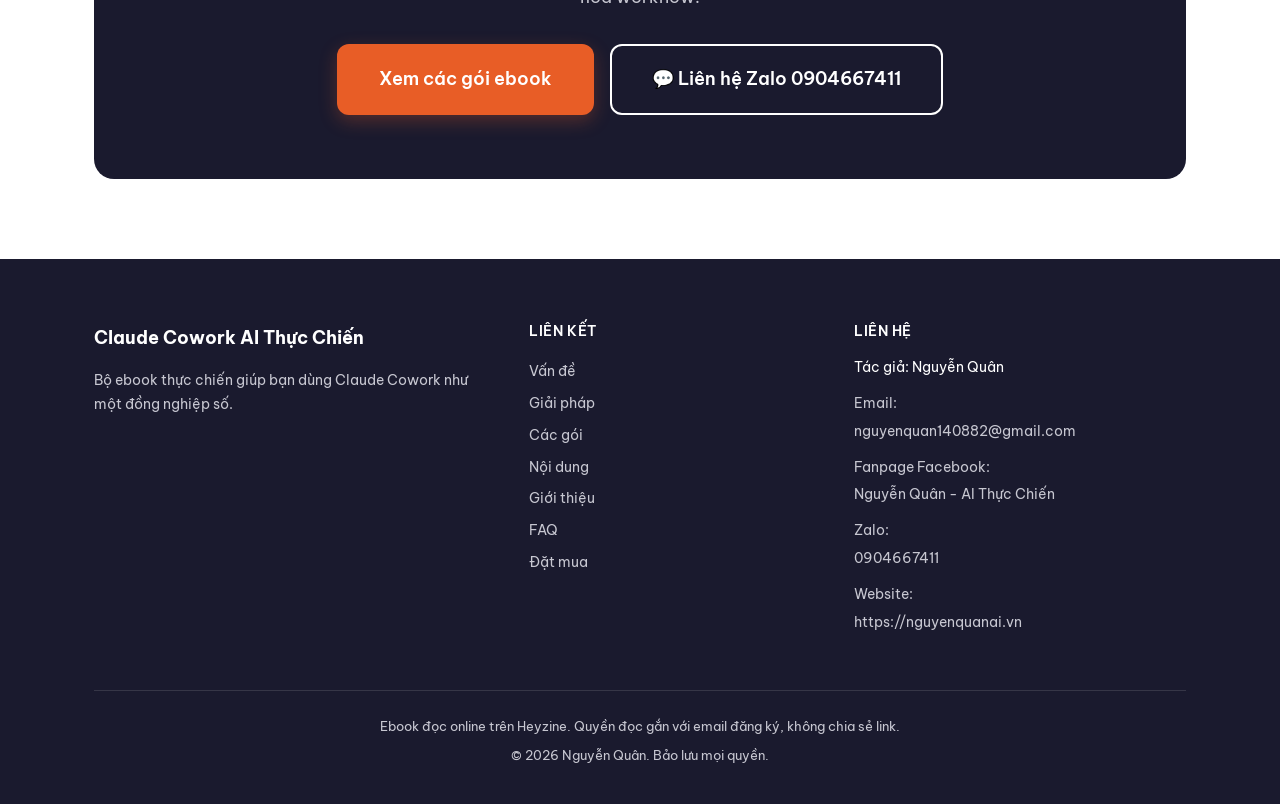
==== commit 7b2d7f03: "Implement scroll reveal effects in gioi-thieu.html Added scroll reveal effects for elements on the i" ====
--- a/gioi-thieu.html
+++ b/gioi-thieu.html
@@ -277,6 +277,43 @@
 
 @media (max-width: 700px) {
   .footer__grid { grid-template-columns: 1fr; gap: var(--space-lg); }
+}
+
+/* ============================================================
+   SCROLL REVEAL — hiệu ứng mờ dần + trượt lên khi cuộn tới
+   (lấy cảm hứng từ hiệu ứng chuyển slide của Gamma)
+   ============================================================ */
+.reveal {
+  opacity: 0;
+  transform: translateY(28px);
+  transition: opacity 700ms cubic-bezier(0.22, 1, 0.36, 1),
+              transform 700ms cubic-bezier(0.22, 1, 0.36, 1);
+  will-change: opacity, transform;
+}
+.reveal.is-visible {
+  opacity: 1;
+  transform: translateY(0);
+}
+/* Các item trong nhóm (timeline, card, strength...) trồi lên lệch nhịp nhau một chút cho mượt */
+.reveal-stagger > * {
+  opacity: 0;
+  transform: translateY(28px);
+  transition: opacity 700ms cubic-bezier(0.22, 1, 0.36, 1),
+              transform 700ms cubic-bezier(0.22, 1, 0.36, 1);
+}
+.reveal-stagger.is-visible > * { opacity: 1; transform: translateY(0); }
+.reveal-stagger.is-visible > *:nth-child(1) { transition-delay: 0ms; }
+.reveal-stagger.is-visible > *:nth-child(2) { transition-delay: 90ms; }
+.reveal-stagger.is-visible > *:nth-child(3) { transition-delay: 180ms; }
+.reveal-stagger.is-visible > *:nth-child(4) { transition-delay: 270ms; }
+.reveal-stagger.is-visible > *:nth-child(5) { transition-delay: 360ms; }
+.reveal-stagger.is-visible > *:nth-child(6) { transition-delay: 450ms; }
+
+/* Người dùng đã bật "giảm chuyển động" trên máy → tắt hiệu ứng, hiện luôn nội dung */
+@media (prefers-reduced-motion: reduce) {
+  .reveal, .reveal-stagger > * {
+    opacity: 1 !important; transform: none !important; transition: none !important;
+  }
 }
 
 /* ============================================================
@@ -437,10 +474,10 @@
      ============================================================ -->
 <section class="about-hero section" id="hero">
   <div class="container about-hero__grid">
-    <div class="about-hero__photo">
+    <div class="about-hero__photo reveal">
       <img src="assets/author-nguyen-quan.jpg" alt="Nguyễn Quân — tác giả Claude Cowork AI Thực Chiến">
     </div>
-    <div>
+    <div class="reveal">
       <span class="eyebrow">👋 Giới thiệu</span>
       <h1 class="about-hero__name">Nguyễn Quân</h1>
       <p class="about-hero__role">Quản lý Sản xuất · Cơ khí – Tự động hóa · AI Agent & Automation</p>
@@ -459,12 +496,12 @@
      ============================================================ -->
 <section class="section section--surface" id="giao-duc">
   <div class="container">
-    <div class="section-head">
+    <div class="section-head reveal">
       <span class="eyebrow">🎓 Học vấn</span>
       <h2>Nền tảng giáo dục</h2>
       <p>Hành trình học tập trải dài từ kỹ thuật cơ khí nền tảng đến quản trị kinh doanh và ứng dụng AI hiện đại.</p>
     </div>
-    <div class="timeline">
+    <div class="timeline reveal-stagger">
       <div class="timeline__item">
         <div class="timeline__dot">01</div>
         <div class="timeline__card">
@@ -519,12 +556,12 @@
      ============================================================ -->
 <section class="section section--bg" id="kinh-nghiem">
   <div class="container">
-    <div class="section-head">
+    <div class="section-head reveal">
       <span class="eyebrow">💼 Sự nghiệp</span>
       <h2>Kinh nghiệm làm việc</h2>
       <p>Hơn 20 năm gắn bó với sản xuất — từ kỹ sư thiết kế đến trưởng phòng điều hành xưởng sản xuất thực tế.</p>
     </div>
-    <div class="timeline">
+    <div class="timeline reveal-stagger">
       <div class="timeline__item">
         <div class="timeline__dot">①</div>
         <div class="timeline__card">
@@ -561,12 +598,12 @@
      ============================================================ -->
 <section class="section section--surface" id="dinh-huong">
   <div class="container">
-    <div class="section-head">
+    <div class="section-head reveal">
       <span class="eyebrow">🚀 Tương lai</span>
       <h2>Định hướng phát triển</h2>
       <p>Ba hướng đi trọng tâm trong giai đoạn tiếp theo, kết nối kinh nghiệm sản xuất thực tế với công nghệ AI hiện đại.</p>
     </div>
-    <div class="direction-grid">
+    <div class="direction-grid reveal-stagger">
       <div class="direction-card">
         <div class="direction-card__icon">📊</div>
         <h3>Dashboard quản trị sản xuất thông minh</h3>
@@ -591,12 +628,12 @@
      ============================================================ -->
 <section class="section section--bg" id="the-manh">
   <div class="container">
-    <div class="section-head">
+    <div class="section-head reveal">
       <span class="eyebrow">⭐ Chuyên môn</span>
       <h2>Thế mạnh nổi bật</h2>
       <p>Kết hợp giữa kinh nghiệm sản xuất thực chiến và năng lực ứng dụng công nghệ mới.</p>
     </div>
-    <div class="strength-grid">
+    <div class="strength-grid reveal-stagger">
       <div class="strength-item">
         <div class="strength-item__icon">⚙️</div>
         <div>
@@ -648,7 +685,7 @@
      ============================================================ -->
 <section class="section section--surface">
   <div class="container">
-    <div class="about-cta">
+    <div class="about-cta reveal">
       <h2>Muốn học cách ứng dụng AI vào công việc thật?</h2>
       <p>Bộ ebook <em>Claude Cowork AI Thực Chiến</em> đúc kết cách Lisa và anh Quân dùng AI như một đồng nghiệp số — từ nền tảng đến tự động hóa workflow.</p>
       <div class="about-cta__actions">
@@ -721,6 +758,23 @@
 mobileMenu.querySelectorAll('a').forEach(function (a) {
   a.addEventListener('click', closeMenu);
 });
+
+// 3. Scroll reveal — mờ dần + trượt lên khi cuộn tới (kiểu Gamma)
+var revealEls = document.querySelectorAll('.reveal, .reveal-stagger');
+if ('IntersectionObserver' in window) {
+  var revealObserver = new IntersectionObserver(function (entries) {
+    entries.forEach(function (entry) {
+      if (entry.isIntersecting) {
+        entry.target.classList.add('is-visible');
+        revealObserver.unobserve(entry.target); // chỉ chạy 1 lần, cuộn lên lại không lặp
+      }
+    });
+  }, { threshold: 0.15, rootMargin: '0px 0px -60px 0px' });
+  revealEls.forEach(function (el) { revealObserver.observe(el); });
+} else {
+  // Trình duyệt cũ không hỗ trợ IntersectionObserver → hiện luôn nội dung
+  revealEls.forEach(function (el) { el.classList.add('is-visible'); });
+}
 </script>
 
 </body>
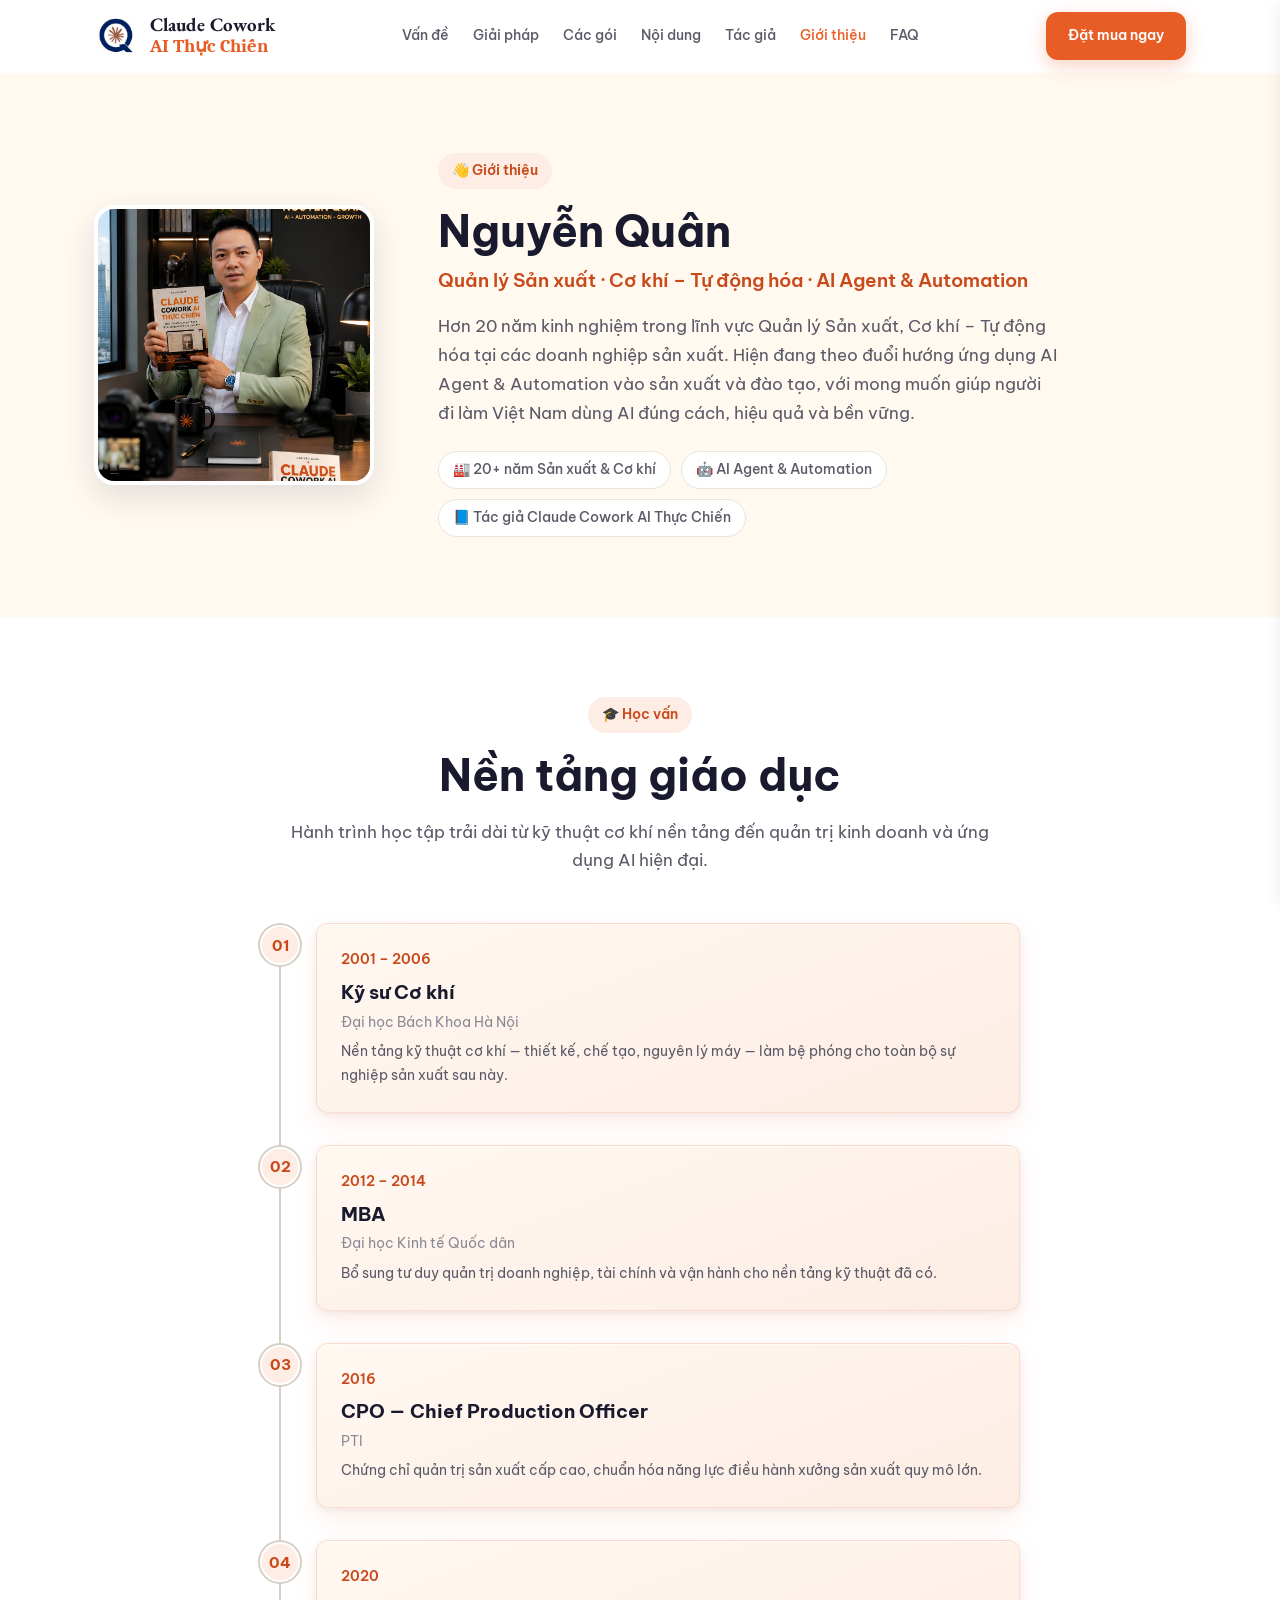
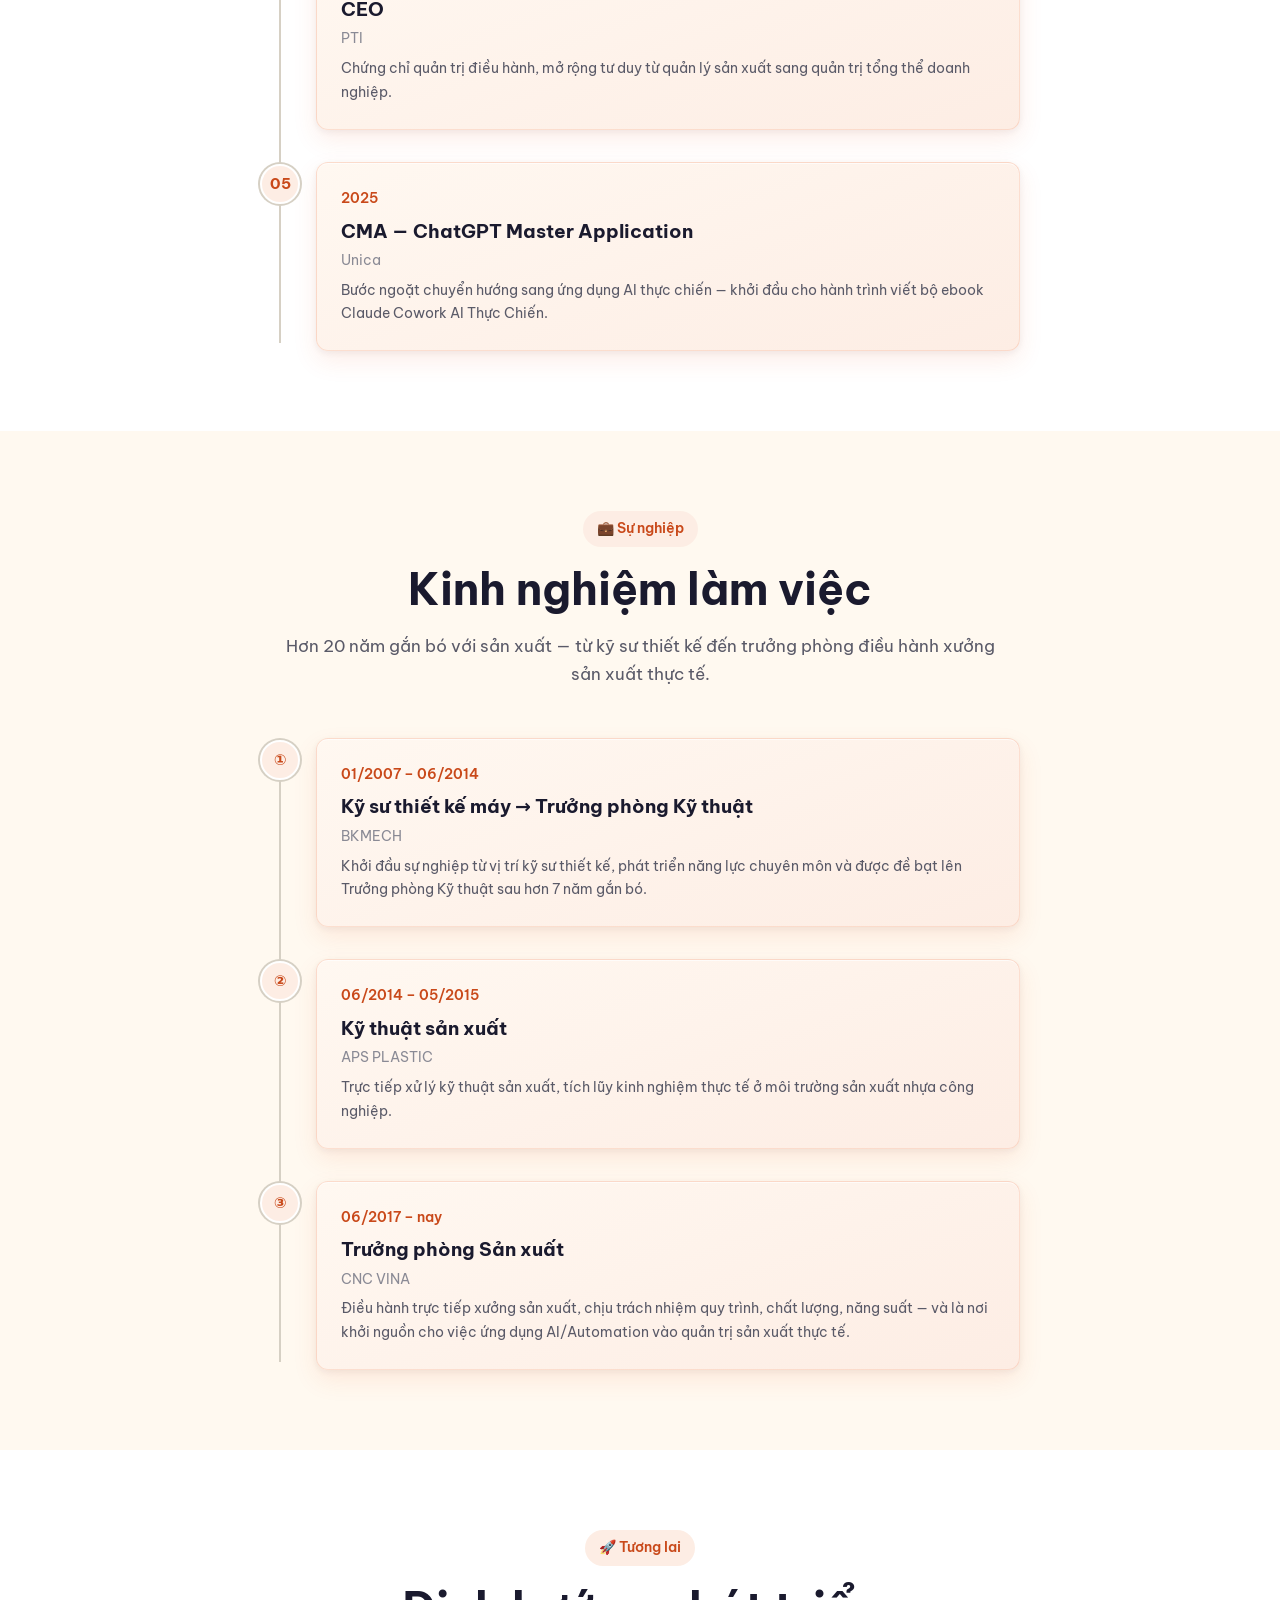
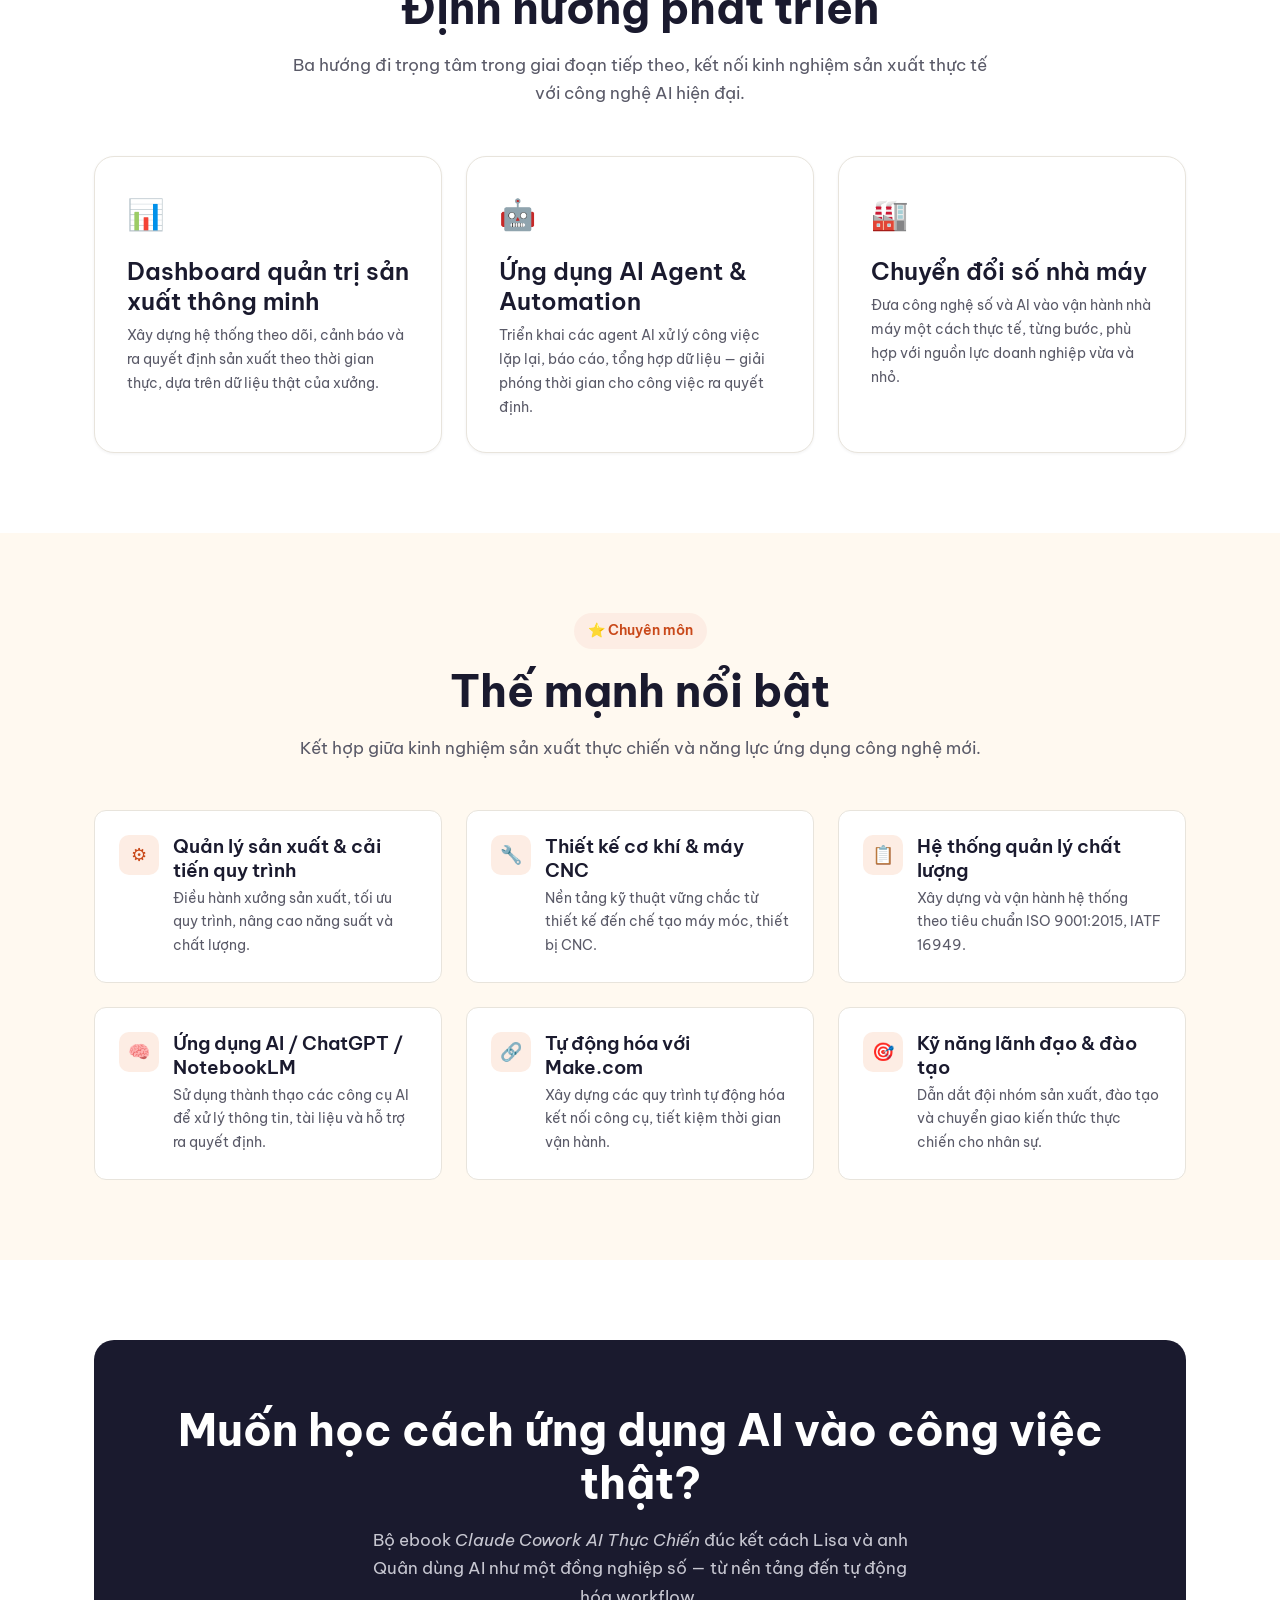
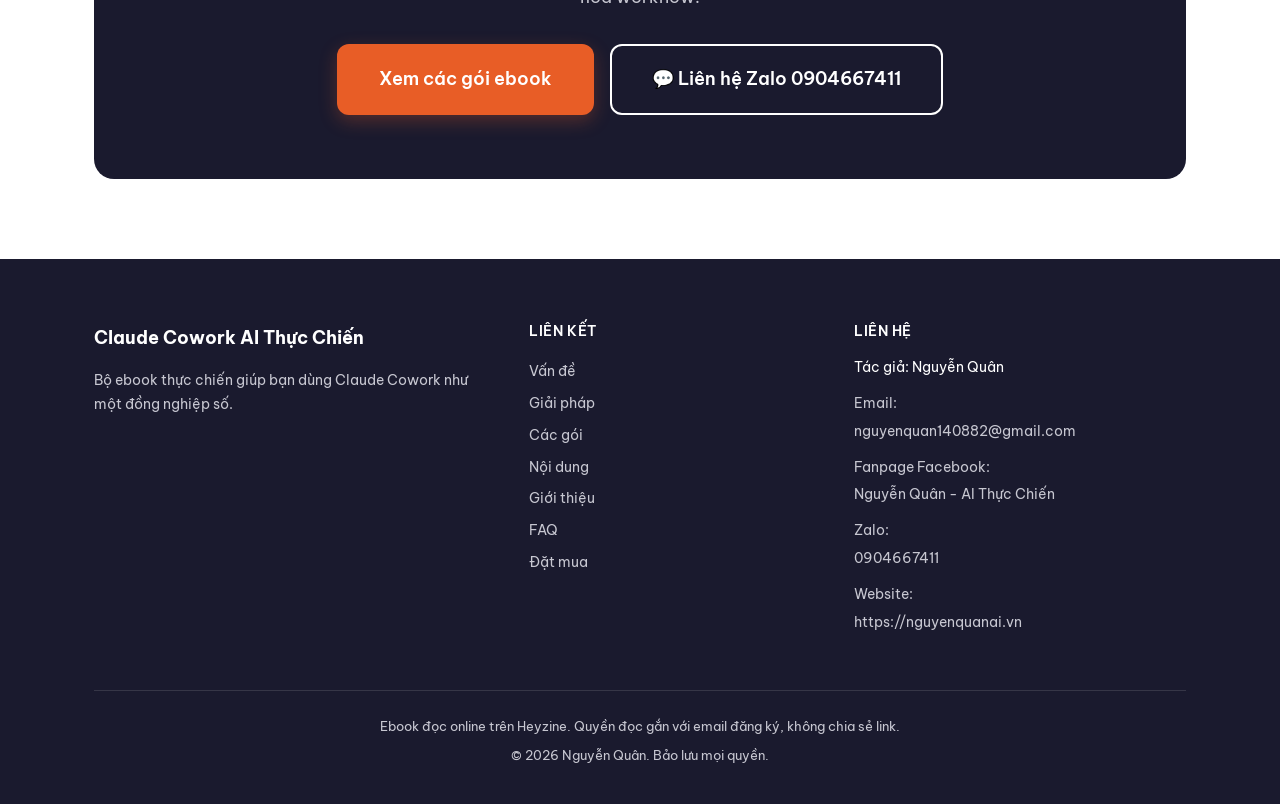
==== commit 37f15006: "Đổi timeline card sang nền cam nổi 3D nhẹ Updated the styling of the timeline card with a gradient b" ====
--- a/gioi-thieu.html
+++ b/gioi-thieu.html
@@ -366,9 +366,21 @@
   box-shadow: 0 0 0 2px var(--c-border-strong);
 }
 .timeline__card {
-  background: var(--c-surface); border: 1px solid var(--c-border);
+  background: linear-gradient(160deg, #FFF8F1 0%, var(--c-accent-soft) 100%);
+  border: 1px solid rgba(232,93,38,0.16);
   border-radius: var(--radius-md); padding: var(--space-md);
-  box-shadow: var(--shadow-sm);
+  box-shadow:
+    0 1px 0 rgba(255,255,255,0.7) inset,
+    0 10px 24px rgba(232,93,38,0.10),
+    0 2px 6px rgba(26,26,46,0.06);
+  transition: transform var(--transition), box-shadow var(--transition);
+}
+.timeline__card:hover {
+  transform: translateY(-3px);
+  box-shadow:
+    0 1px 0 rgba(255,255,255,0.7) inset,
+    0 16px 32px rgba(232,93,38,0.16),
+    0 4px 10px rgba(26,26,46,0.08);
 }
 .timeline__period { font-size: var(--fs-small); font-weight: 600; color: var(--c-accent-dark); margin-bottom: 4px; }
 .timeline__title { font-size: var(--fs-h4); font-weight: 700; margin-bottom: 2px; }
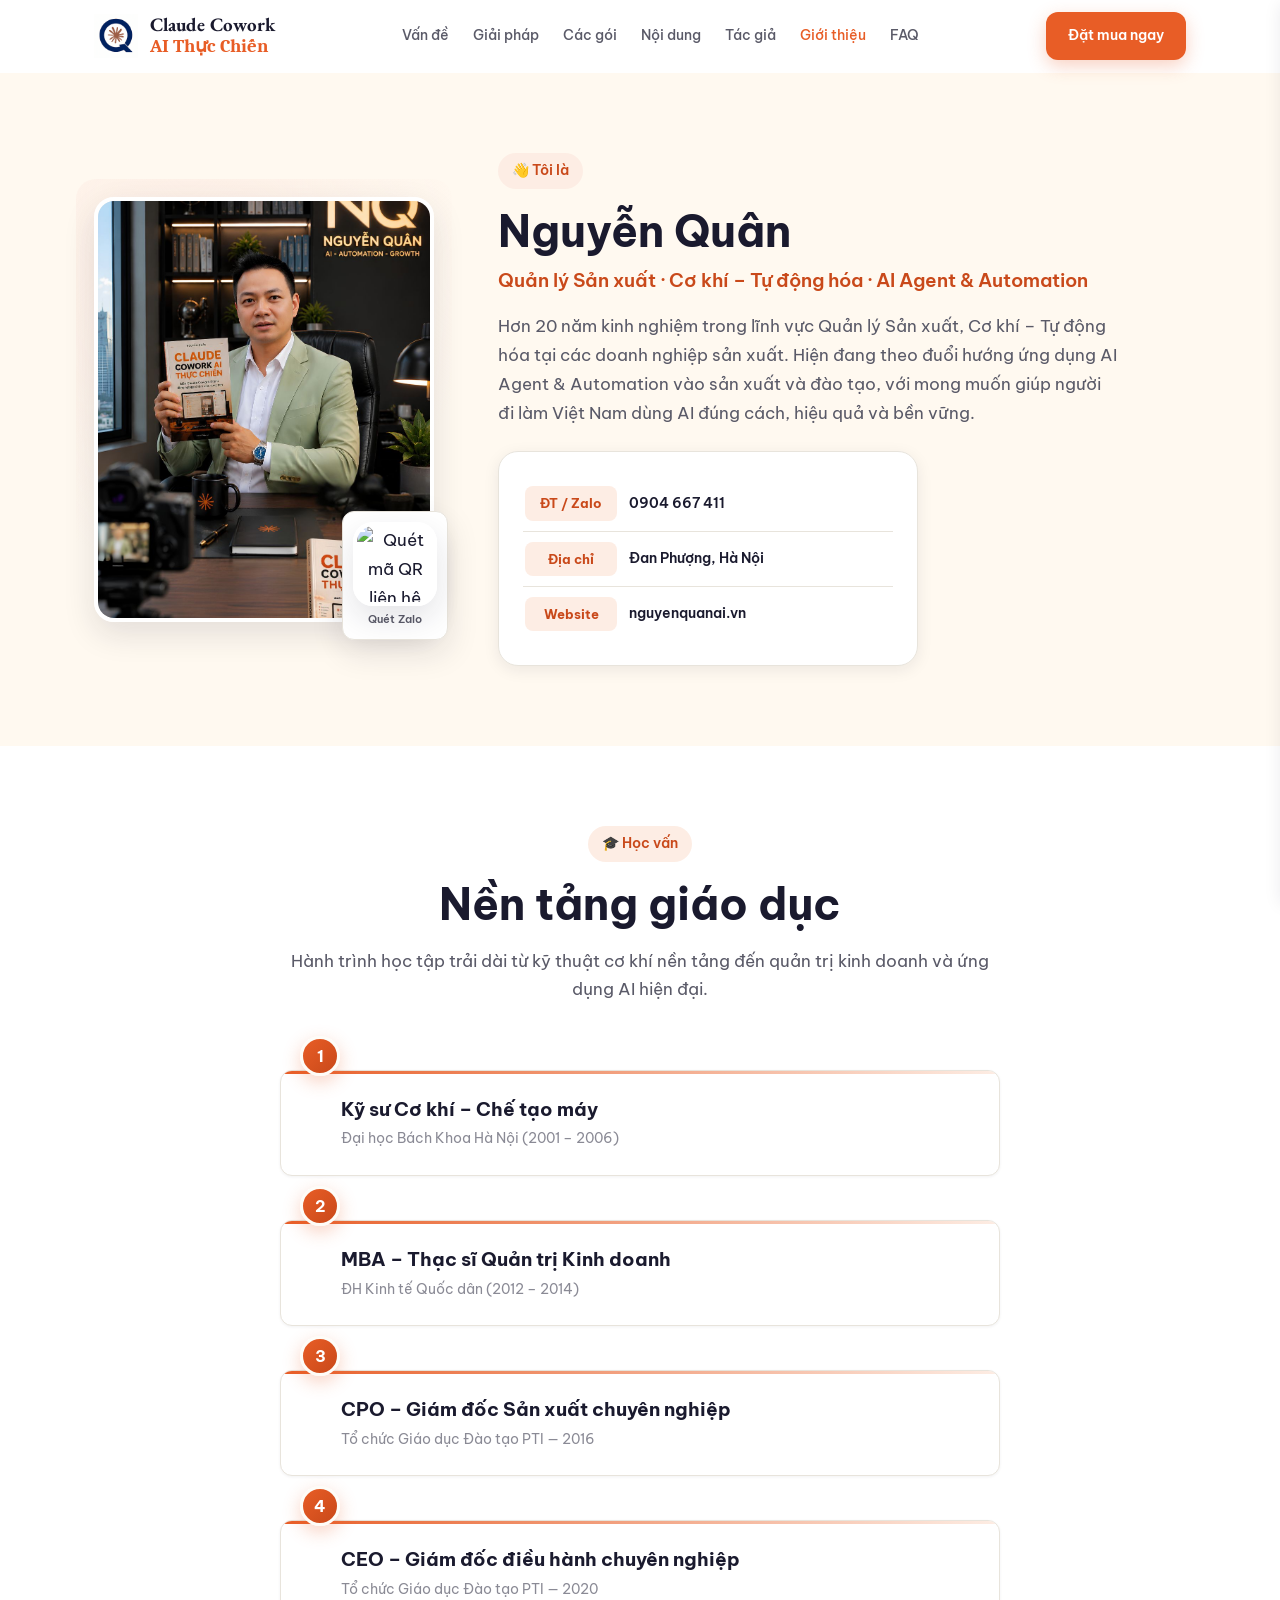
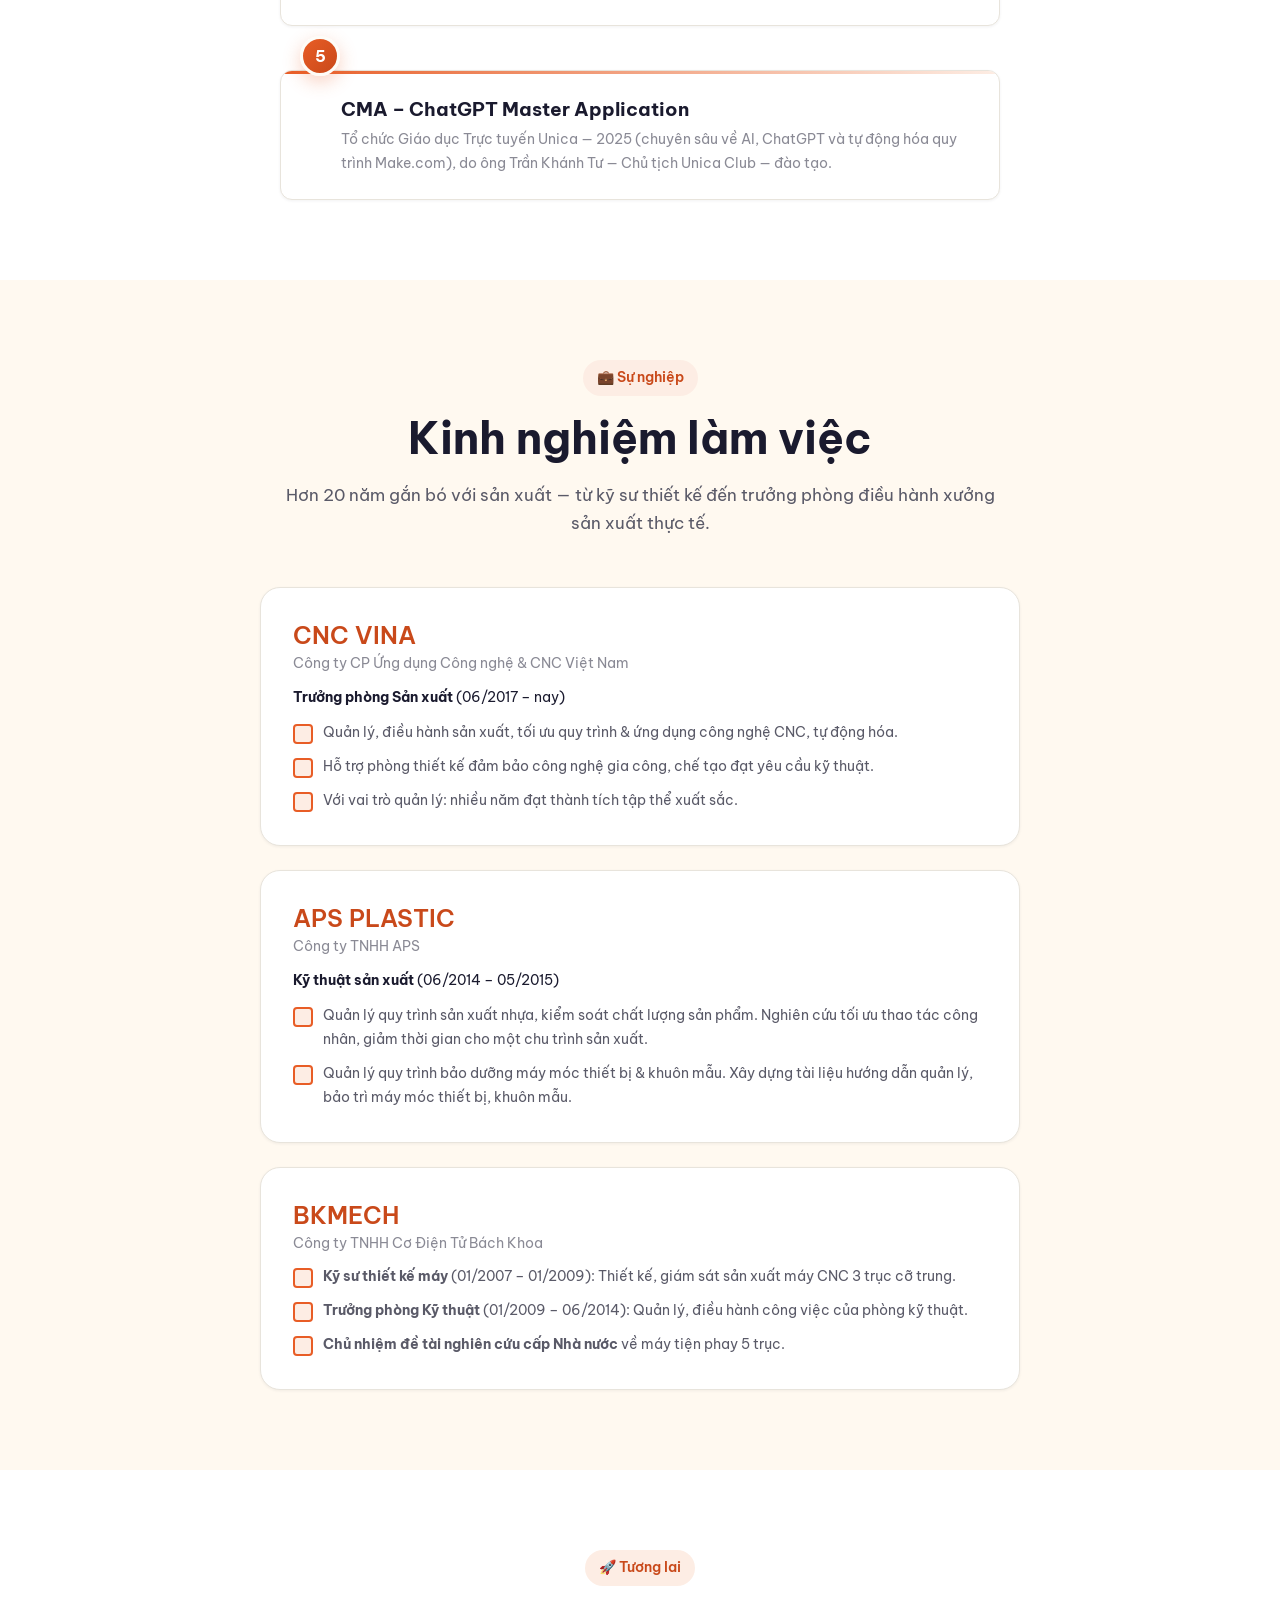
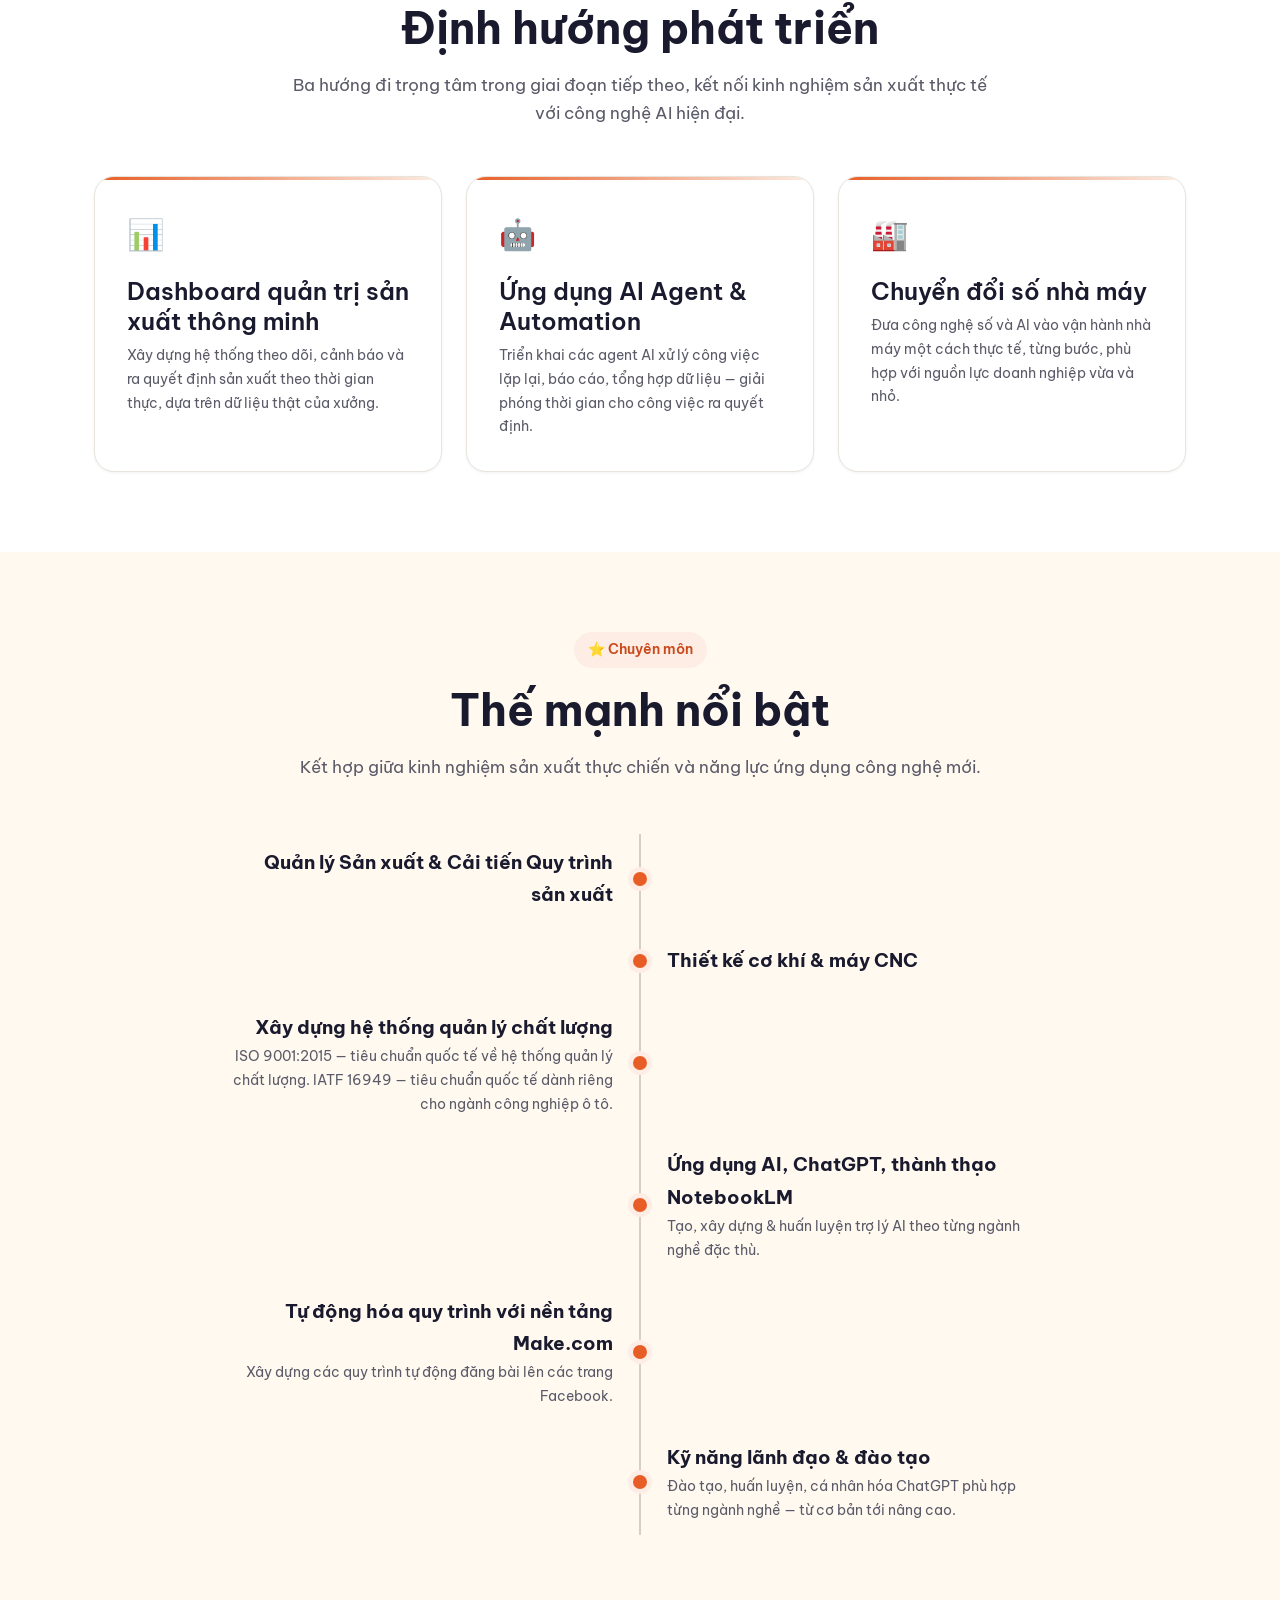
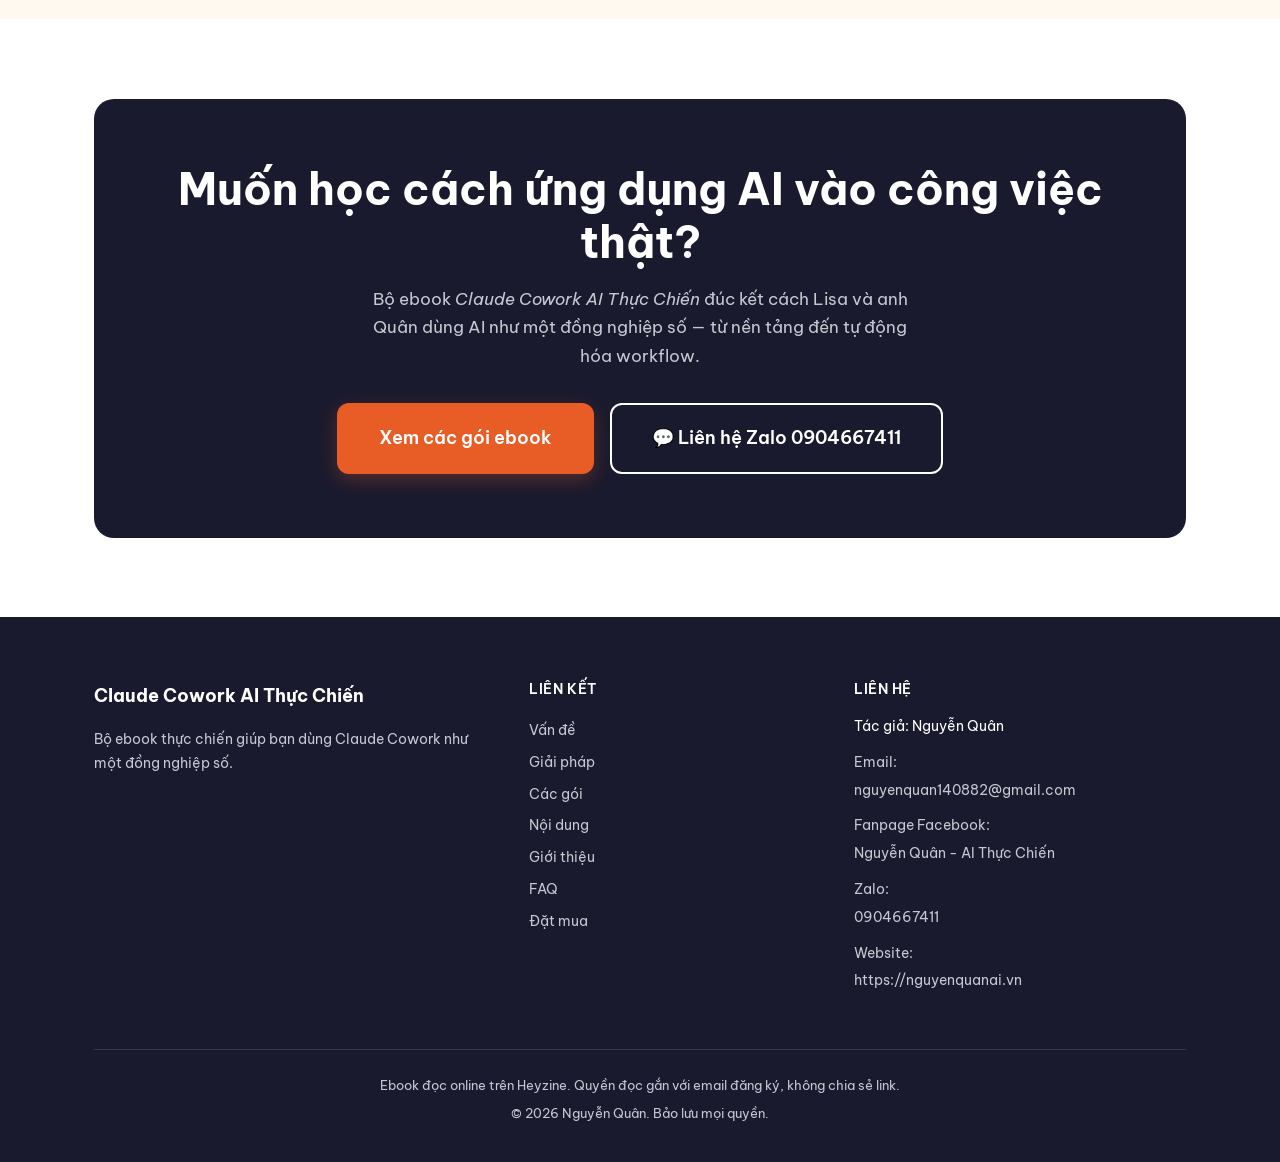
==== commit cb12241c: "Add files via upload" ====
--- a/gioi-thieu.html
+++ b/gioi-thieu.html
@@ -316,6 +316,125 @@
   }
 }
 
+/* ---- Hero (bản 2 — lấy cảm hứng Gamma: content + contact-card + ảnh + QR) ---- */
+.about-hero__desc2 { max-width: 560px; margin-bottom: var(--space-lg); }
+
+.contact-card {
+  background: var(--c-surface); border: 1px solid var(--c-border);
+  border-radius: var(--radius-lg); padding: var(--space-md);
+  box-shadow: var(--shadow-md); max-width: 420px;
+}
+.contact-card__row {
+  display: flex; align-items: center; gap: 12px; padding: 10px 2px;
+  border-bottom: 1px solid var(--c-border);
+}
+.contact-card__row:last-child { border-bottom: none; }
+.contact-card__label {
+  flex-shrink: 0; font-size: 13px; font-weight: 700; color: var(--c-accent-dark);
+  background: var(--c-accent-soft); padding: 6px 12px; border-radius: 8px;
+  min-width: 92px; text-align: center;
+}
+.contact-card__value { font-size: var(--fs-small); font-weight: 600; color: var(--c-ink); word-break: break-word; }
+
+.about-hero__photo-wrap { position: relative; }
+.about-hero__photo-wrap::before {
+  content: ""; position: absolute; inset: -18px;
+  background: radial-gradient(circle at 30% 20%, var(--c-accent-soft), transparent 65%);
+  border-radius: var(--radius-lg); z-index: 0;
+}
+.about-hero__photo-wrap img {
+  position: relative; z-index: 1; width: 100%; aspect-ratio: 4/5; object-fit: cover;
+  border-radius: var(--radius-lg); box-shadow: var(--shadow-lg); border: 4px solid var(--c-surface);
+}
+.about-hero__qr {
+  position: absolute; z-index: 2; bottom: -18px; right: -14px;
+  background: #fff; border-radius: var(--radius-md); padding: 10px;
+  box-shadow: var(--shadow-lg); text-align: center; border: 1px solid var(--c-border);
+}
+.about-hero__qr img { width: 84px; height: 84px; display: block; }
+.about-hero__qr span { display: block; font-size: 11px; font-weight: 600; color: var(--c-ink-soft); margin-top: 4px; }
+
+@media (max-width: 760px) {
+  .about-hero__qr { bottom: -14px; right: 12px; }
+  .about-hero__qr img { width: 64px; height: 64px; }
+}
+
+/* ---- Nền tảng giáo dục — số tròn + đường kẻ gradient (kiểu Gamma) ---- */
+.edu-list { max-width: 720px; margin: 0 auto; display: flex; flex-direction: column; gap: 26px; }
+.edu-item { position: relative; padding-top: 18px; }
+.edu-item__badge {
+  position: absolute; top: -16px; left: 20px; z-index: 2;
+  width: 40px; height: 40px; border-radius: 50%;
+  background: linear-gradient(135deg, var(--c-accent), var(--c-accent-dark));
+  color: #fff; display: flex; align-items: center; justify-content: center;
+  font-weight: 700; font-size: 16px; box-shadow: var(--shadow-cta);
+  border: 3px solid var(--c-bg-alt);
+}
+.edu-item__card {
+  position: relative; background: var(--c-surface); border: 1px solid var(--c-border);
+  border-radius: var(--radius-md); padding: 22px var(--space-md) var(--space-md) 60px;
+  box-shadow: var(--shadow-sm); overflow: hidden;
+}
+.edu-item__card::before {
+  content: ""; position: absolute; top: 0; left: 0; right: 0; height: 3px;
+  background: linear-gradient(90deg, var(--c-accent), var(--c-accent-soft));
+}
+.edu-item__period { font-size: var(--fs-small); font-weight: 600; color: var(--c-accent-dark); margin-bottom: 2px; }
+.edu-item__title { font-size: var(--fs-h4); font-weight: 700; margin-bottom: 2px; }
+.edu-item__org { font-size: var(--fs-small); color: var(--c-ink-faint); margin: 0; }
+
+/* ---- Kinh nghiệm làm việc — checklist theo từng công ty ---- */
+.exp-list { max-width: 760px; margin: 0 auto; display: flex; flex-direction: column; gap: var(--space-md); }
+.exp-card {
+  background: var(--c-surface); border: 1px solid var(--c-border);
+  border-radius: var(--radius-lg); padding: var(--space-lg);
+  box-shadow: var(--shadow-sm);
+}
+.exp-card__company { color: var(--c-accent-dark); margin-bottom: 2px; }
+.exp-card__org { font-size: var(--fs-small); color: var(--c-ink-faint); margin-bottom: 10px; }
+.exp-card__role { font-size: var(--fs-small); color: var(--c-ink); margin-bottom: 12px; }
+.exp-card__list { display: flex; flex-direction: column; gap: 10px; }
+.exp-card__list li {
+  position: relative; padding-left: 30px; font-size: var(--fs-small); color: var(--c-ink-soft);
+}
+.exp-card__list li::before {
+  content: ""; position: absolute; left: 0; top: 3px; width: 16px; height: 16px;
+  border: 2px solid var(--c-accent); border-radius: 4px; background: var(--c-accent-soft);
+}
+
+/* ---- Thế mạnh nổi bật — timeline zigzag 2 bên (kiểu Gamma) ---- */
+.strength-zigzag { position: relative; max-width: 820px; margin: 0 auto; }
+.strength-zigzag::before {
+  content: ""; position: absolute; left: 50%; top: 4px; bottom: 4px;
+  width: 2px; background: var(--c-border-strong); transform: translateX(-50%);
+}
+.zz-row { display: flex; align-items: center; gap: 20px; padding: 16px 0; position: relative; }
+.zz-side { flex: 1; min-width: 0; }
+.zz-side--empty { visibility: hidden; }
+.zz-side--text-right { text-align: right; }
+.zz-side--text-left { text-align: left; }
+.zz-dot {
+  flex-shrink: 0; width: 14px; height: 14px; border-radius: 50%;
+  background: var(--c-accent); box-shadow: 0 0 0 5px var(--c-accent-soft);
+}
+.zz-title { font-size: var(--fs-h4); font-weight: 700; margin-bottom: 2px; }
+.zz-desc { font-size: var(--fs-small); color: var(--c-ink-soft); margin: 0; }
+
+@media (max-width: 640px) {
+  .strength-zigzag::before { left: 20px; }
+  .zz-row { padding-left: 44px; gap: 14px; }
+  .zz-side--text-right, .zz-side--text-left { text-align: left; }
+  .zz-side--empty { display: none; }
+  .zz-dot { position: absolute; left: 14px; }
+}
+
+/* ---- Định hướng phát triển — thêm viền gradient trên đầu card ---- */
+.direction-card { position: relative; overflow: hidden; }
+.direction-card::before {
+  content: ""; position: absolute; top: 0; left: 0; right: 0; height: 3px;
+  background: linear-gradient(90deg, var(--c-accent), var(--c-accent-soft));
+}
+
 /* ============================================================
    TRANG GIỚI THIỆU — style riêng của trang này
    ============================================================ */
@@ -323,7 +442,7 @@
 /* ---- Hero ---- */
 .about-hero { background: var(--c-bg); }
 .about-hero__grid {
-  display: grid; grid-template-columns: 280px 1fr; gap: var(--space-2xl);
+  display: grid; grid-template-columns: 340px 1fr; gap: var(--space-2xl);
   align-items: center;
 }
 .about-hero__photo {
@@ -343,7 +462,9 @@
 
 @media (max-width: 760px) {
   .about-hero__grid { grid-template-columns: 1fr; text-align: center; }
-  .about-hero__photo { width: 160px; margin: 0 auto var(--space-md); }
+  .about-hero__photo-wrap { width: 220px; margin: 0 auto var(--space-lg); }
+  .about-hero__desc2 { margin-left: auto; margin-right: auto; }
+  .contact-card { margin: 0 auto; }
   .about-hero__tags { justify-content: center; }
 }
 
@@ -486,18 +607,31 @@
      ============================================================ -->
 <section class="about-hero section" id="hero">
   <div class="container about-hero__grid">
-    <div class="about-hero__photo reveal">
+    <div class="about-hero__photo-wrap reveal">
       <img src="assets/author-nguyen-quan.jpg" alt="Nguyễn Quân — tác giả Claude Cowork AI Thực Chiến">
+      <div class="about-hero__qr">
+        <img src="https://api.qrserver.com/v1/create-qr-code/?size=140x140&data=https://zalo.me/0904667411" alt="Quét mã QR liên hệ Zalo Nguyễn Quân">
+        <span>Quét Zalo</span>
+      </div>
     </div>
     <div class="reveal">
-      <span class="eyebrow">👋 Giới thiệu</span>
+      <span class="eyebrow">👋 Tôi là</span>
       <h1 class="about-hero__name">Nguyễn Quân</h1>
       <p class="about-hero__role">Quản lý Sản xuất · Cơ khí – Tự động hóa · AI Agent & Automation</p>
-      <p class="about-hero__desc">Hơn 20 năm kinh nghiệm trong lĩnh vực Quản lý Sản xuất, Cơ khí – Tự động hóa tại các doanh nghiệp sản xuất. Hiện đang theo đuổi hướng ứng dụng AI Agent & Automation vào sản xuất và đào tạo, với mong muốn giúp người đi làm Việt Nam dùng AI đúng cách, hiệu quả và bền vững.</p>
-      <div class="about-hero__tags">
-        <span class="about-hero__tag">🏭 20+ năm Sản xuất & Cơ khí</span>
-        <span class="about-hero__tag">🤖 AI Agent & Automation</span>
-        <span class="about-hero__tag">📘 Tác giả Claude Cowork AI Thực Chiến</span>
+      <p class="about-hero__desc about-hero__desc2">Hơn 20 năm kinh nghiệm trong lĩnh vực Quản lý Sản xuất, Cơ khí – Tự động hóa tại các doanh nghiệp sản xuất. Hiện đang theo đuổi hướng ứng dụng AI Agent & Automation vào sản xuất và đào tạo, với mong muốn giúp người đi làm Việt Nam dùng AI đúng cách, hiệu quả và bền vững.</p>
+      <div class="contact-card">
+        <div class="contact-card__row">
+          <span class="contact-card__label">ĐT / Zalo</span>
+          <span class="contact-card__value">0904 667 411</span>
+        </div>
+        <div class="contact-card__row">
+          <span class="contact-card__label">Địa chỉ</span>
+          <span class="contact-card__value">Đan Phượng, Hà Nội</span>
+        </div>
+        <div class="contact-card__row">
+          <span class="contact-card__label">Website</span>
+          <span class="contact-card__value">nguyenquanai.vn</span>
+        </div>
       </div>
     </div>
   </div>
@@ -513,50 +647,40 @@
       <h2>Nền tảng giáo dục</h2>
       <p>Hành trình học tập trải dài từ kỹ thuật cơ khí nền tảng đến quản trị kinh doanh và ứng dụng AI hiện đại.</p>
     </div>
-    <div class="timeline reveal-stagger">
-      <div class="timeline__item">
-        <div class="timeline__dot">01</div>
-        <div class="timeline__card">
-          <div class="timeline__period">2001 – 2006</div>
-          <div class="timeline__title">Kỹ sư Cơ khí</div>
-          <div class="timeline__org">Đại học Bách Khoa Hà Nội</div>
-          <p class="timeline__desc">Nền tảng kỹ thuật cơ khí — thiết kế, chế tạo, nguyên lý máy — làm bệ phóng cho toàn bộ sự nghiệp sản xuất sau này.</p>
-        </div>
-      </div>
-      <div class="timeline__item">
-        <div class="timeline__dot">02</div>
-        <div class="timeline__card">
-          <div class="timeline__period">2012 – 2014</div>
-          <div class="timeline__title">MBA</div>
-          <div class="timeline__org">Đại học Kinh tế Quốc dân</div>
-          <p class="timeline__desc">Bổ sung tư duy quản trị doanh nghiệp, tài chính và vận hành cho nền tảng kỹ thuật đã có.</p>
-        </div>
-      </div>
-      <div class="timeline__item">
-        <div class="timeline__dot">03</div>
-        <div class="timeline__card">
-          <div class="timeline__period">2016</div>
-          <div class="timeline__title">CPO — Chief Production Officer</div>
-          <div class="timeline__org">PTI</div>
-          <p class="timeline__desc">Chứng chỉ quản trị sản xuất cấp cao, chuẩn hóa năng lực điều hành xưởng sản xuất quy mô lớn.</p>
-        </div>
-      </div>
-      <div class="timeline__item">
-        <div class="timeline__dot">04</div>
-        <div class="timeline__card">
-          <div class="timeline__period">2020</div>
-          <div class="timeline__title">CEO</div>
-          <div class="timeline__org">PTI</div>
-          <p class="timeline__desc">Chứng chỉ quản trị điều hành, mở rộng tư duy từ quản lý sản xuất sang quản trị tổng thể doanh nghiệp.</p>
-        </div>
-      </div>
-      <div class="timeline__item">
-        <div class="timeline__dot">05</div>
-        <div class="timeline__card">
-          <div class="timeline__period">2025</div>
-          <div class="timeline__title">CMA — ChatGPT Master Application</div>
-          <div class="timeline__org">Unica</div>
-          <p class="timeline__desc">Bước ngoặt chuyển hướng sang ứng dụng AI thực chiến — khởi đầu cho hành trình viết bộ ebook Claude Cowork AI Thực Chiến.</p>
+    <div class="edu-list reveal-stagger">
+      <div class="edu-item">
+        <div class="edu-item__badge">1</div>
+        <div class="edu-item__card">
+          <div class="edu-item__title">Kỹ sư Cơ khí – Chế tạo máy</div>
+          <div class="edu-item__org">Đại học Bách Khoa Hà Nội (2001 – 2006)</div>
+        </div>
+      </div>
+      <div class="edu-item">
+        <div class="edu-item__badge">2</div>
+        <div class="edu-item__card">
+          <div class="edu-item__title">MBA – Thạc sĩ Quản trị Kinh doanh</div>
+          <div class="edu-item__org">ĐH Kinh tế Quốc dân (2012 – 2014)</div>
+        </div>
+      </div>
+      <div class="edu-item">
+        <div class="edu-item__badge">3</div>
+        <div class="edu-item__card">
+          <div class="edu-item__title">CPO – Giám đốc Sản xuất chuyên nghiệp</div>
+          <div class="edu-item__org">Tổ chức Giáo dục Đào tạo PTI — 2016</div>
+        </div>
+      </div>
+      <div class="edu-item">
+        <div class="edu-item__badge">4</div>
+        <div class="edu-item__card">
+          <div class="edu-item__title">CEO – Giám đốc điều hành chuyên nghiệp</div>
+          <div class="edu-item__org">Tổ chức Giáo dục Đào tạo PTI — 2020</div>
+        </div>
+      </div>
+      <div class="edu-item">
+        <div class="edu-item__badge">5</div>
+        <div class="edu-item__card">
+          <div class="edu-item__title">CMA – ChatGPT Master Application</div>
+          <div class="edu-item__org">Tổ chức Giáo dục Trực tuyến Unica — 2025 (chuyên sâu về AI, ChatGPT và tự động hóa quy trình Make.com), do ông Trần Khánh Tư — Chủ tịch Unica Club — đào tạo.</div>
         </div>
       </div>
     </div>
@@ -573,33 +697,34 @@
       <h2>Kinh nghiệm làm việc</h2>
       <p>Hơn 20 năm gắn bó với sản xuất — từ kỹ sư thiết kế đến trưởng phòng điều hành xưởng sản xuất thực tế.</p>
     </div>
-    <div class="timeline reveal-stagger">
-      <div class="timeline__item">
-        <div class="timeline__dot">①</div>
-        <div class="timeline__card">
-          <div class="timeline__period">01/2007 – 06/2014</div>
-          <div class="timeline__title">Kỹ sư thiết kế máy → Trưởng phòng Kỹ thuật</div>
-          <div class="timeline__org">BKMECH</div>
-          <p class="timeline__desc">Khởi đầu sự nghiệp từ vị trí kỹ sư thiết kế, phát triển năng lực chuyên môn và được đề bạt lên Trưởng phòng Kỹ thuật sau hơn 7 năm gắn bó.</p>
-        </div>
-      </div>
-      <div class="timeline__item">
-        <div class="timeline__dot">②</div>
-        <div class="timeline__card">
-          <div class="timeline__period">06/2014 – 05/2015</div>
-          <div class="timeline__title">Kỹ thuật sản xuất</div>
-          <div class="timeline__org">APS PLASTIC</div>
-          <p class="timeline__desc">Trực tiếp xử lý kỹ thuật sản xuất, tích lũy kinh nghiệm thực tế ở môi trường sản xuất nhựa công nghiệp.</p>
-        </div>
-      </div>
-      <div class="timeline__item">
-        <div class="timeline__dot">③</div>
-        <div class="timeline__card">
-          <div class="timeline__period">06/2017 – nay</div>
-          <div class="timeline__title">Trưởng phòng Sản xuất</div>
-          <div class="timeline__org">CNC VINA</div>
-          <p class="timeline__desc">Điều hành trực tiếp xưởng sản xuất, chịu trách nhiệm quy trình, chất lượng, năng suất — và là nơi khởi nguồn cho việc ứng dụng AI/Automation vào quản trị sản xuất thực tế.</p>
-        </div>
+    <div class="exp-list reveal-stagger">
+      <div class="exp-card">
+        <h3 class="exp-card__company">CNC VINA</h3>
+        <p class="exp-card__org">Công ty CP Ứng dụng Công nghệ &amp; CNC Việt Nam</p>
+        <p class="exp-card__role"><strong>Trưởng phòng Sản xuất</strong> (06/2017 – nay)</p>
+        <ul class="exp-card__list">
+          <li>Quản lý, điều hành sản xuất, tối ưu quy trình &amp; ứng dụng công nghệ CNC, tự động hóa.</li>
+          <li>Hỗ trợ phòng thiết kế đảm bảo công nghệ gia công, chế tạo đạt yêu cầu kỹ thuật.</li>
+          <li>Với vai trò quản lý: nhiều năm đạt thành tích tập thể xuất sắc.</li>
+        </ul>
+      </div>
+      <div class="exp-card">
+        <h3 class="exp-card__company">APS PLASTIC</h3>
+        <p class="exp-card__org">Công ty TNHH APS</p>
+        <p class="exp-card__role"><strong>Kỹ thuật sản xuất</strong> (06/2014 – 05/2015)</p>
+        <ul class="exp-card__list">
+          <li>Quản lý quy trình sản xuất nhựa, kiểm soát chất lượng sản phẩm. Nghiên cứu tối ưu thao tác công nhân, giảm thời gian cho một chu trình sản xuất.</li>
+          <li>Quản lý quy trình bảo dưỡng máy móc thiết bị &amp; khuôn mẫu. Xây dựng tài liệu hướng dẫn quản lý, bảo trì máy móc thiết bị, khuôn mẫu.</li>
+        </ul>
+      </div>
+      <div class="exp-card">
+        <h3 class="exp-card__company">BKMECH</h3>
+        <p class="exp-card__org">Công ty TNHH Cơ Điện Tử Bách Khoa</p>
+        <ul class="exp-card__list">
+          <li><strong>Kỹ sư thiết kế máy</strong> (01/2007 – 01/2009): Thiết kế, giám sát sản xuất máy CNC 3 trục cỡ trung.</li>
+          <li><strong>Trưởng phòng Kỹ thuật</strong> (01/2009 – 06/2014): Quản lý, điều hành công việc của phòng kỹ thuật.</li>
+          <li><strong>Chủ nhiệm đề tài nghiên cứu cấp Nhà nước</strong> về máy tiện phay 5 trục.</li>
+        </ul>
       </div>
     </div>
   </div>
@@ -645,47 +770,51 @@
       <h2>Thế mạnh nổi bật</h2>
       <p>Kết hợp giữa kinh nghiệm sản xuất thực chiến và năng lực ứng dụng công nghệ mới.</p>
     </div>
-    <div class="strength-grid reveal-stagger">
-      <div class="strength-item">
-        <div class="strength-item__icon">⚙️</div>
-        <div>
-          <h4>Quản lý sản xuất & cải tiến quy trình</h4>
-          <p>Điều hành xưởng sản xuất, tối ưu quy trình, nâng cao năng suất và chất lượng.</p>
-        </div>
-      </div>
-      <div class="strength-item">
-        <div class="strength-item__icon">🔧</div>
-        <div>
-          <h4>Thiết kế cơ khí & máy CNC</h4>
-          <p>Nền tảng kỹ thuật vững chắc từ thiết kế đến chế tạo máy móc, thiết bị CNC.</p>
-        </div>
-      </div>
-      <div class="strength-item">
-        <div class="strength-item__icon">📋</div>
-        <div>
-          <h4>Hệ thống quản lý chất lượng</h4>
-          <p>Xây dựng và vận hành hệ thống theo tiêu chuẩn ISO 9001:2015, IATF 16949.</p>
-        </div>
-      </div>
-      <div class="strength-item">
-        <div class="strength-item__icon">🧠</div>
-        <div>
-          <h4>Ứng dụng AI / ChatGPT / NotebookLM</h4>
-          <p>Sử dụng thành thạo các công cụ AI để xử lý thông tin, tài liệu và hỗ trợ ra quyết định.</p>
-        </div>
-      </div>
-      <div class="strength-item">
-        <div class="strength-item__icon">🔗</div>
-        <div>
-          <h4>Tự động hóa với Make.com</h4>
-          <p>Xây dựng các quy trình tự động hóa kết nối công cụ, tiết kiệm thời gian vận hành.</p>
-        </div>
-      </div>
-      <div class="strength-item">
-        <div class="strength-item__icon">🎯</div>
-        <div>
-          <h4>Kỹ năng lãnh đạo & đào tạo</h4>
-          <p>Dẫn dắt đội nhóm sản xuất, đào tạo và chuyển giao kiến thức thực chiến cho nhân sự.</p>
+    <div class="strength-zigzag reveal-stagger">
+      <div class="zz-row">
+        <div class="zz-side zz-side--text-right">
+          <div class="zz-title">Quản lý Sản xuất &amp; Cải tiến Quy trình sản xuất</div>
+        </div>
+        <div class="zz-dot"></div>
+        <div class="zz-side zz-side--empty"></div>
+      </div>
+      <div class="zz-row">
+        <div class="zz-side zz-side--empty"></div>
+        <div class="zz-dot"></div>
+        <div class="zz-side zz-side--text-left">
+          <div class="zz-title">Thiết kế cơ khí &amp; máy CNC</div>
+        </div>
+      </div>
+      <div class="zz-row">
+        <div class="zz-side zz-side--text-right">
+          <div class="zz-title">Xây dựng hệ thống quản lý chất lượng</div>
+          <p class="zz-desc">ISO 9001:2015 — tiêu chuẩn quốc tế về hệ thống quản lý chất lượng. IATF 16949 — tiêu chuẩn quốc tế dành riêng cho ngành công nghiệp ô tô.</p>
+        </div>
+        <div class="zz-dot"></div>
+        <div class="zz-side zz-side--empty"></div>
+      </div>
+      <div class="zz-row">
+        <div class="zz-side zz-side--empty"></div>
+        <div class="zz-dot"></div>
+        <div class="zz-side zz-side--text-left">
+          <div class="zz-title">Ứng dụng AI, ChatGPT, thành thạo NotebookLM</div>
+          <p class="zz-desc">Tạo, xây dựng &amp; huấn luyện trợ lý AI theo từng ngành nghề đặc thù.</p>
+        </div>
+      </div>
+      <div class="zz-row">
+        <div class="zz-side zz-side--text-right">
+          <div class="zz-title">Tự động hóa quy trình với nền tảng Make.com</div>
+          <p class="zz-desc">Xây dựng các quy trình tự động đăng bài lên các trang Facebook.</p>
+        </div>
+        <div class="zz-dot"></div>
+        <div class="zz-side zz-side--empty"></div>
+      </div>
+      <div class="zz-row">
+        <div class="zz-side zz-side--empty"></div>
+        <div class="zz-dot"></div>
+        <div class="zz-side zz-side--text-left">
+          <div class="zz-title">Kỹ năng lãnh đạo &amp; đào tạo</div>
+          <p class="zz-desc">Đào tạo, huấn luyện, cá nhân hóa ChatGPT phù hợp từng ngành nghề — từ cơ bản tới nâng cao.</p>
         </div>
       </div>
     </div>
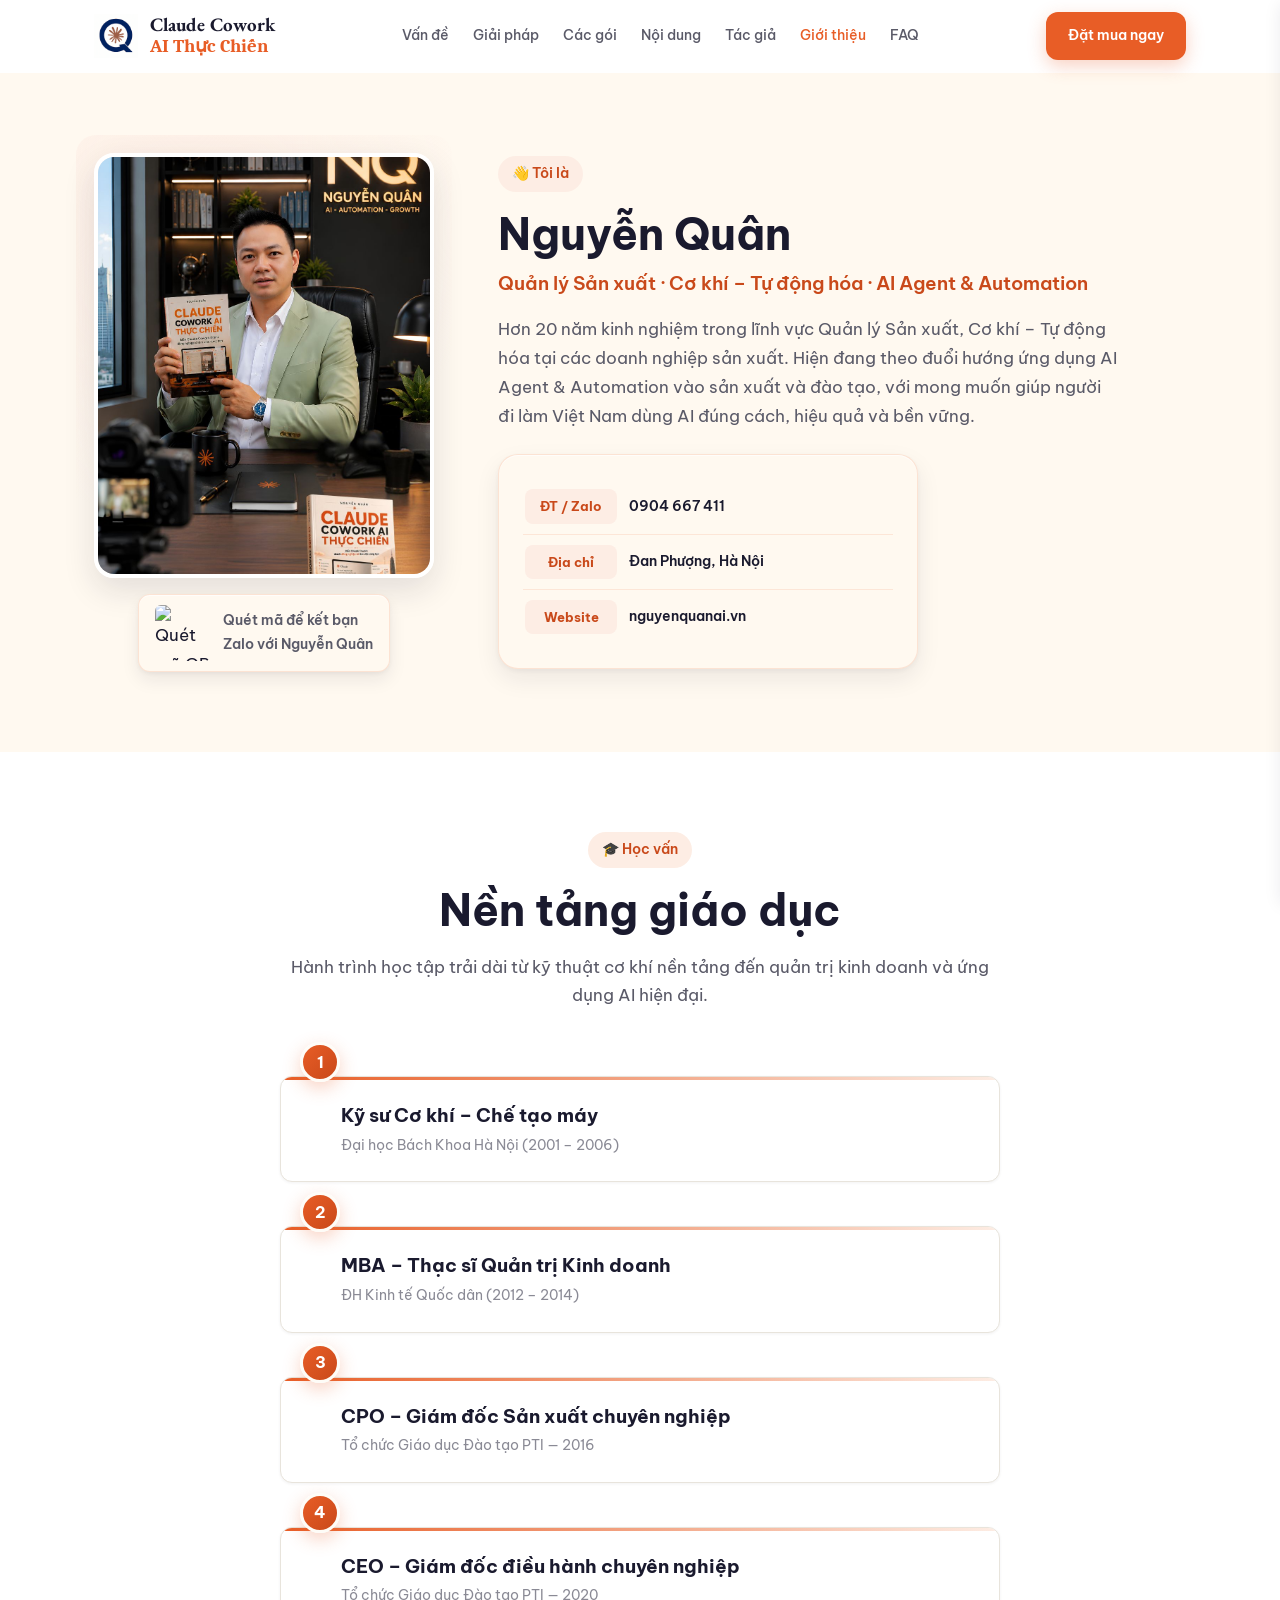
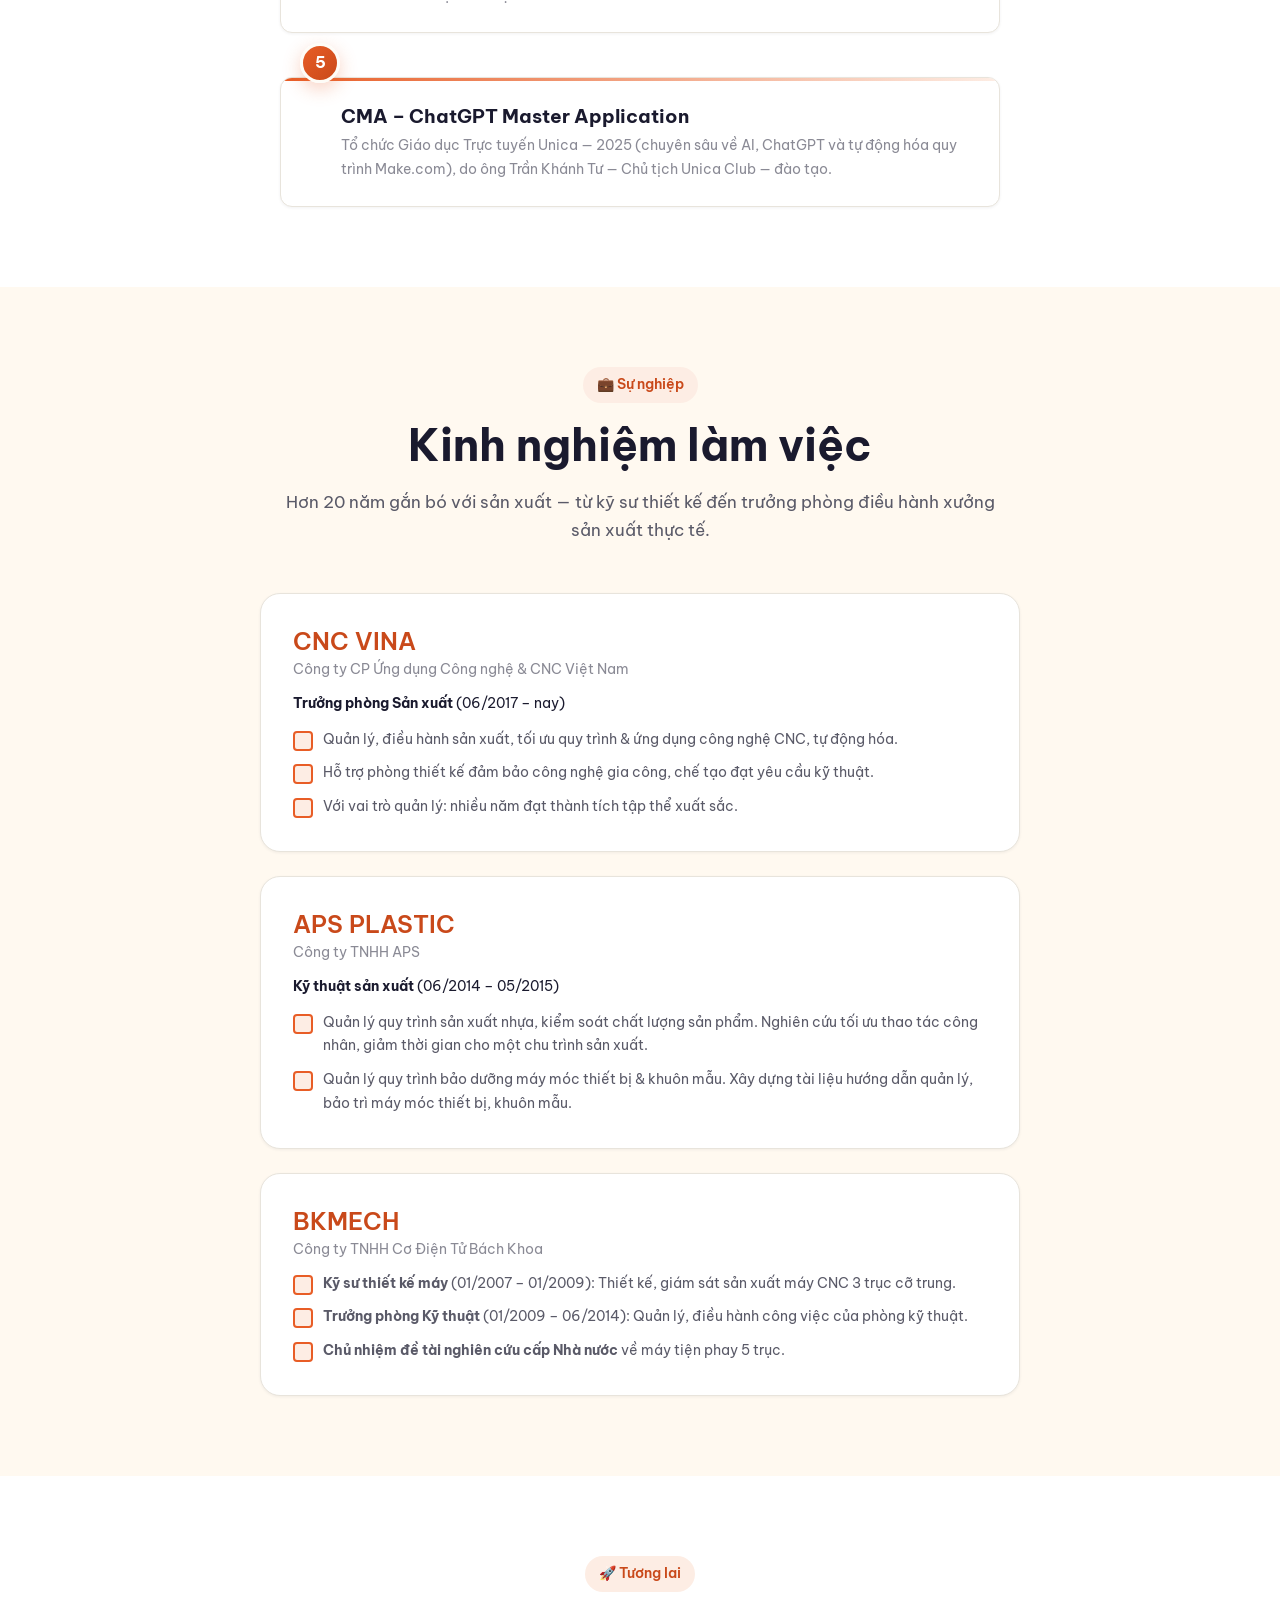
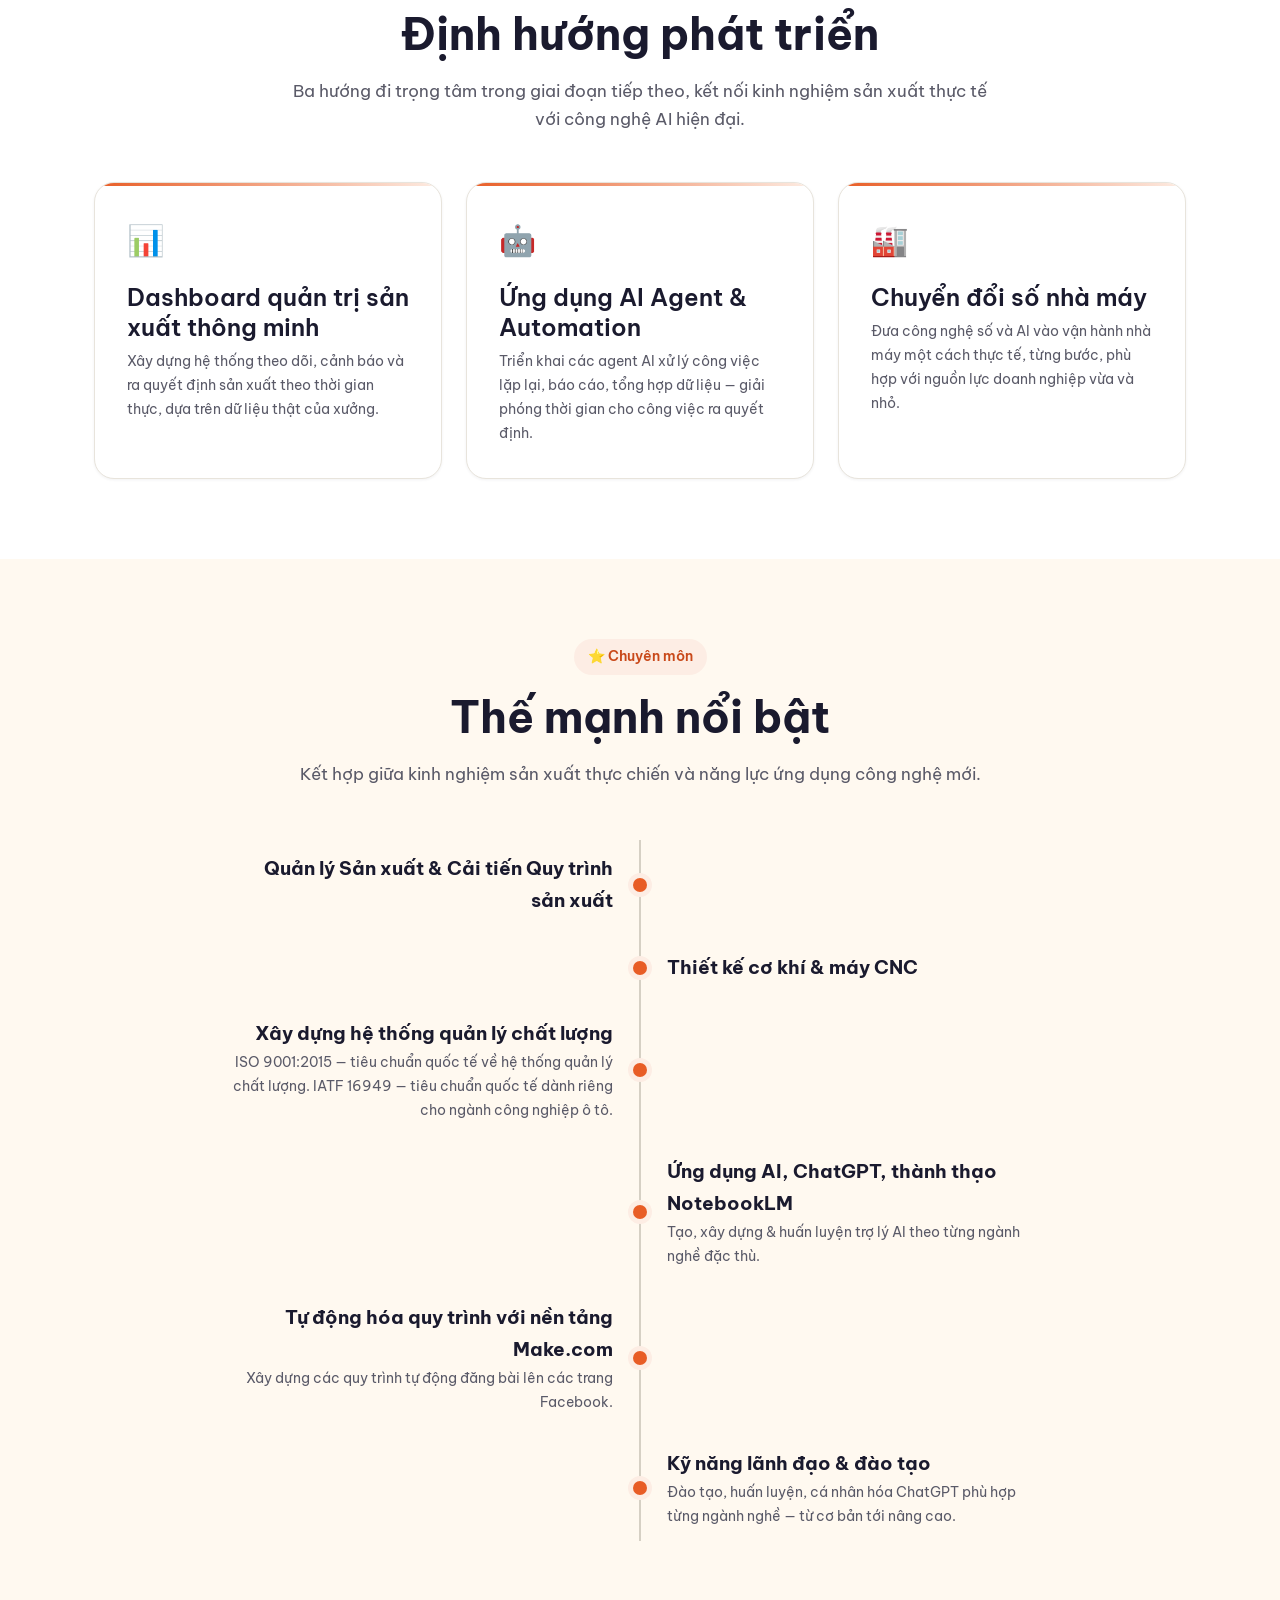
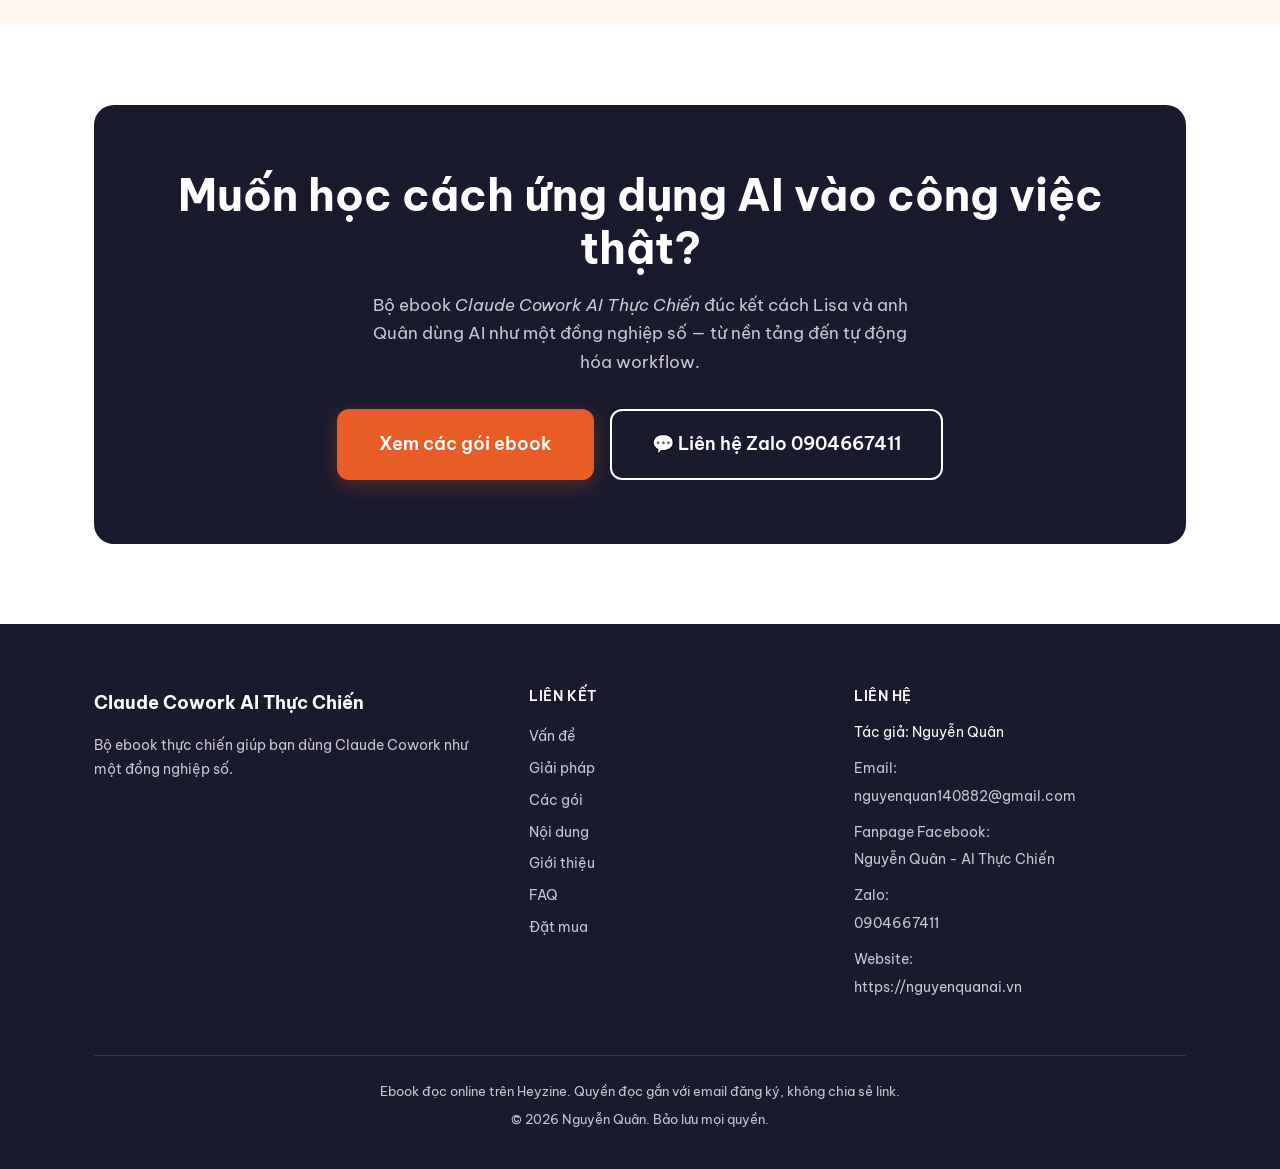
==== commit 25bef4dc: "Add files via upload" ====
--- a/gioi-thieu.html
+++ b/gioi-thieu.html
@@ -319,14 +319,28 @@
 /* ---- Hero (bản 2 — lấy cảm hứng Gamma: content + contact-card + ảnh + QR) ---- */
 .about-hero__desc2 { max-width: 560px; margin-bottom: var(--space-lg); }
 
+/* Contact card — đồng màu nền kem, nổi 3D nhẹ bằng đổ bóng, nhô lên khi hover */
 .contact-card {
-  background: var(--c-surface); border: 1px solid var(--c-border);
+  background: var(--c-bg);
+  border: 1px solid rgba(232, 93, 38, 0.14);
   border-radius: var(--radius-lg); padding: var(--space-md);
-  box-shadow: var(--shadow-md); max-width: 420px;
+  max-width: 420px;
+  box-shadow:
+    0 1px 0 rgba(255,255,255,0.7) inset,
+    0 10px 24px rgba(26,26,46,0.08),
+    0 2px 6px rgba(26,26,46,0.05);
+  transition: transform var(--transition), box-shadow var(--transition);
+}
+.contact-card:hover {
+  transform: translateY(-5px);
+  box-shadow:
+    0 1px 0 rgba(255,255,255,0.7) inset,
+    0 18px 36px rgba(26,26,46,0.12),
+    0 4px 10px rgba(26,26,46,0.07);
 }
 .contact-card__row {
   display: flex; align-items: center; gap: 12px; padding: 10px 2px;
-  border-bottom: 1px solid var(--c-border);
+  border-bottom: 1px solid rgba(232, 93, 38, 0.12);
 }
 .contact-card__row:last-child { border-bottom: none; }
 .contact-card__label {
@@ -336,7 +350,9 @@
 }
 .contact-card__value { font-size: var(--fs-small); font-weight: 600; color: var(--c-ink); word-break: break-word; }
 
-.about-hero__photo-wrap { position: relative; }
+/* Ảnh + QR — QR tách riêng thành 1 khối nhỏ bên dưới ảnh, KHÔNG đè lên ảnh */
+.about-hero__visual { display: flex; flex-direction: column; align-items: center; gap: 16px; }
+.about-hero__photo-wrap { position: relative; width: 100%; }
 .about-hero__photo-wrap::before {
   content: ""; position: absolute; inset: -18px;
   background: radial-gradient(circle at 30% 20%, var(--c-accent-soft), transparent 65%);
@@ -346,18 +362,26 @@
   position: relative; z-index: 1; width: 100%; aspect-ratio: 4/5; object-fit: cover;
   border-radius: var(--radius-lg); box-shadow: var(--shadow-lg); border: 4px solid var(--c-surface);
 }
-.about-hero__qr {
-  position: absolute; z-index: 2; bottom: -18px; right: -14px;
-  background: #fff; border-radius: var(--radius-md); padding: 10px;
-  box-shadow: var(--shadow-lg); text-align: center; border: 1px solid var(--c-border);
-}
-.about-hero__qr img { width: 84px; height: 84px; display: block; }
-.about-hero__qr span { display: block; font-size: 11px; font-weight: 600; color: var(--c-ink-soft); margin-top: 4px; }
-
-@media (max-width: 760px) {
-  .about-hero__qr { bottom: -14px; right: 12px; }
-  .about-hero__qr img { width: 64px; height: 64px; }
-}
+.about-hero__qr-card {
+  position: relative; z-index: 1;
+  display: flex; align-items: center; gap: 12px;
+  background: var(--c-bg); border: 1px solid rgba(232, 93, 38, 0.14);
+  border-radius: var(--radius-md); padding: 10px 16px;
+  box-shadow:
+    0 1px 0 rgba(255,255,255,0.7) inset,
+    0 8px 18px rgba(26,26,46,0.08),
+    0 2px 5px rgba(26,26,46,0.05);
+  transition: transform var(--transition), box-shadow var(--transition);
+}
+.about-hero__qr-card:hover {
+  transform: translateY(-4px);
+  box-shadow:
+    0 1px 0 rgba(255,255,255,0.7) inset,
+    0 14px 28px rgba(26,26,46,0.12),
+    0 3px 8px rgba(26,26,46,0.06);
+}
+.about-hero__qr-card img { width: 56px; height: 56px; border-radius: 6px; display: block; flex-shrink: 0; }
+.about-hero__qr-card span { font-size: var(--fs-small); font-weight: 600; color: var(--c-ink-soft); }
 
 /* ---- Nền tảng giáo dục — số tròn + đường kẻ gradient (kiểu Gamma) ---- */
 .edu-list { max-width: 720px; margin: 0 auto; display: flex; flex-direction: column; gap: 26px; }
@@ -462,7 +486,7 @@
 
 @media (max-width: 760px) {
   .about-hero__grid { grid-template-columns: 1fr; text-align: center; }
-  .about-hero__photo-wrap { width: 220px; margin: 0 auto var(--space-lg); }
+  .about-hero__visual { width: 220px; margin: 0 auto var(--space-lg); }
   .about-hero__desc2 { margin-left: auto; margin-right: auto; }
   .contact-card { margin: 0 auto; }
   .about-hero__tags { justify-content: center; }
@@ -607,11 +631,13 @@
      ============================================================ -->
 <section class="about-hero section" id="hero">
   <div class="container about-hero__grid">
-    <div class="about-hero__photo-wrap reveal">
-      <img src="assets/author-nguyen-quan.jpg" alt="Nguyễn Quân — tác giả Claude Cowork AI Thực Chiến">
-      <div class="about-hero__qr">
+    <div class="about-hero__visual reveal">
+      <div class="about-hero__photo-wrap">
+        <img src="assets/author-nguyen-quan.jpg" alt="Nguyễn Quân — tác giả Claude Cowork AI Thực Chiến">
+      </div>
+      <div class="about-hero__qr-card">
         <img src="https://api.qrserver.com/v1/create-qr-code/?size=140x140&data=https://zalo.me/0904667411" alt="Quét mã QR liên hệ Zalo Nguyễn Quân">
-        <span>Quét Zalo</span>
+        <span>Quét mã để kết bạn<br>Zalo với Nguyễn Quân</span>
       </div>
     </div>
     <div class="reveal">
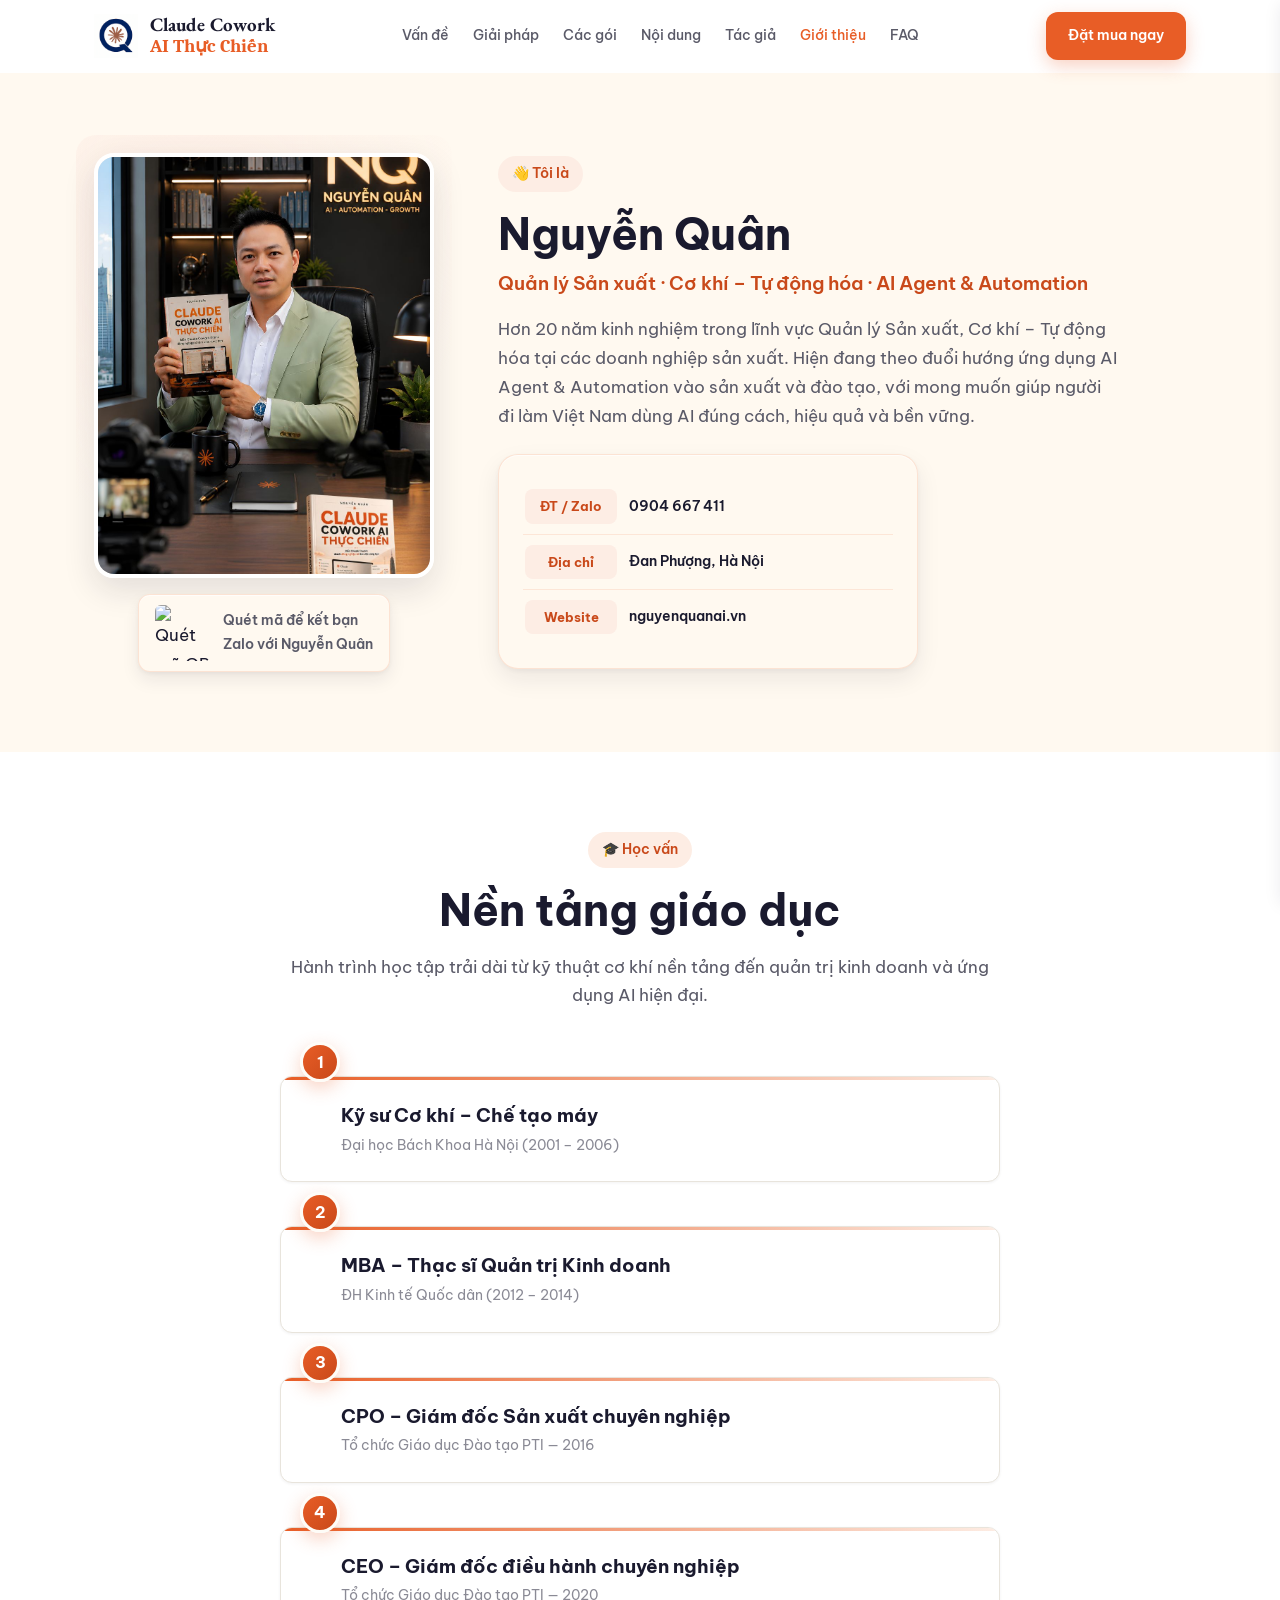
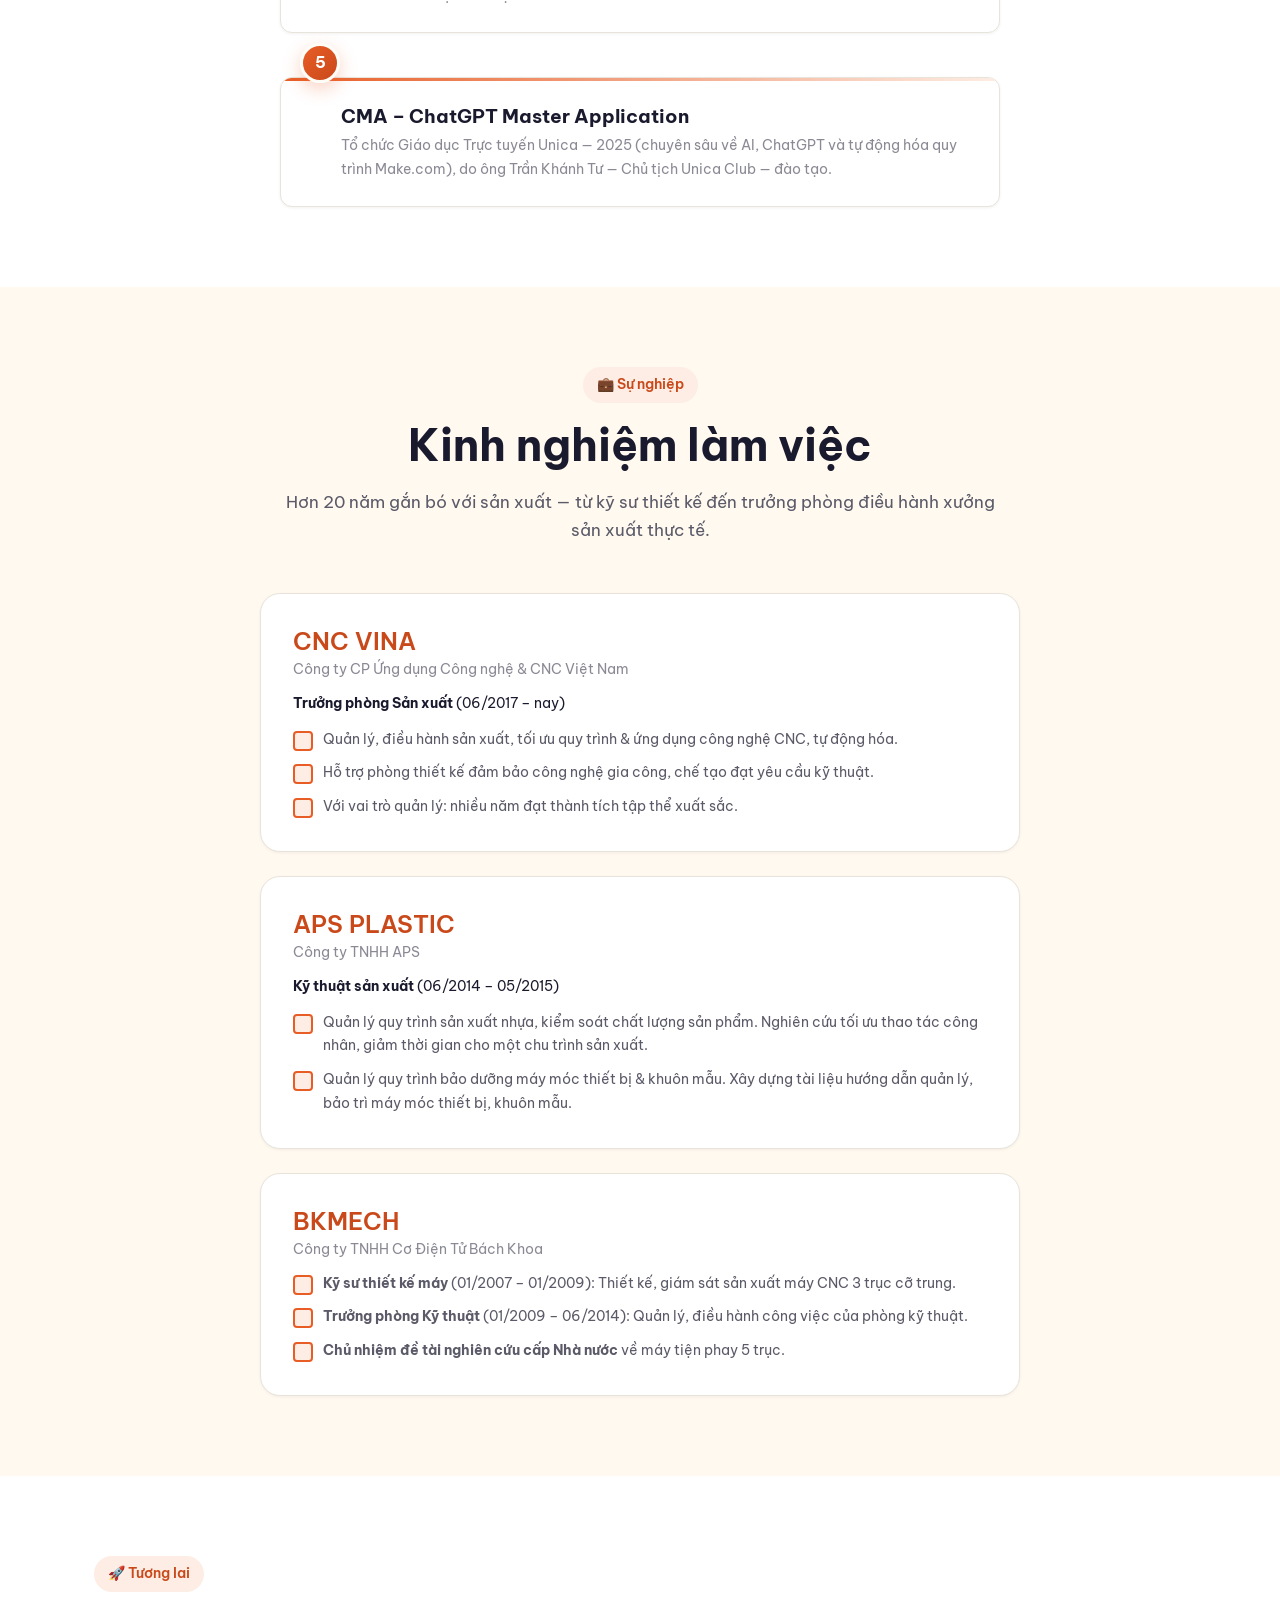
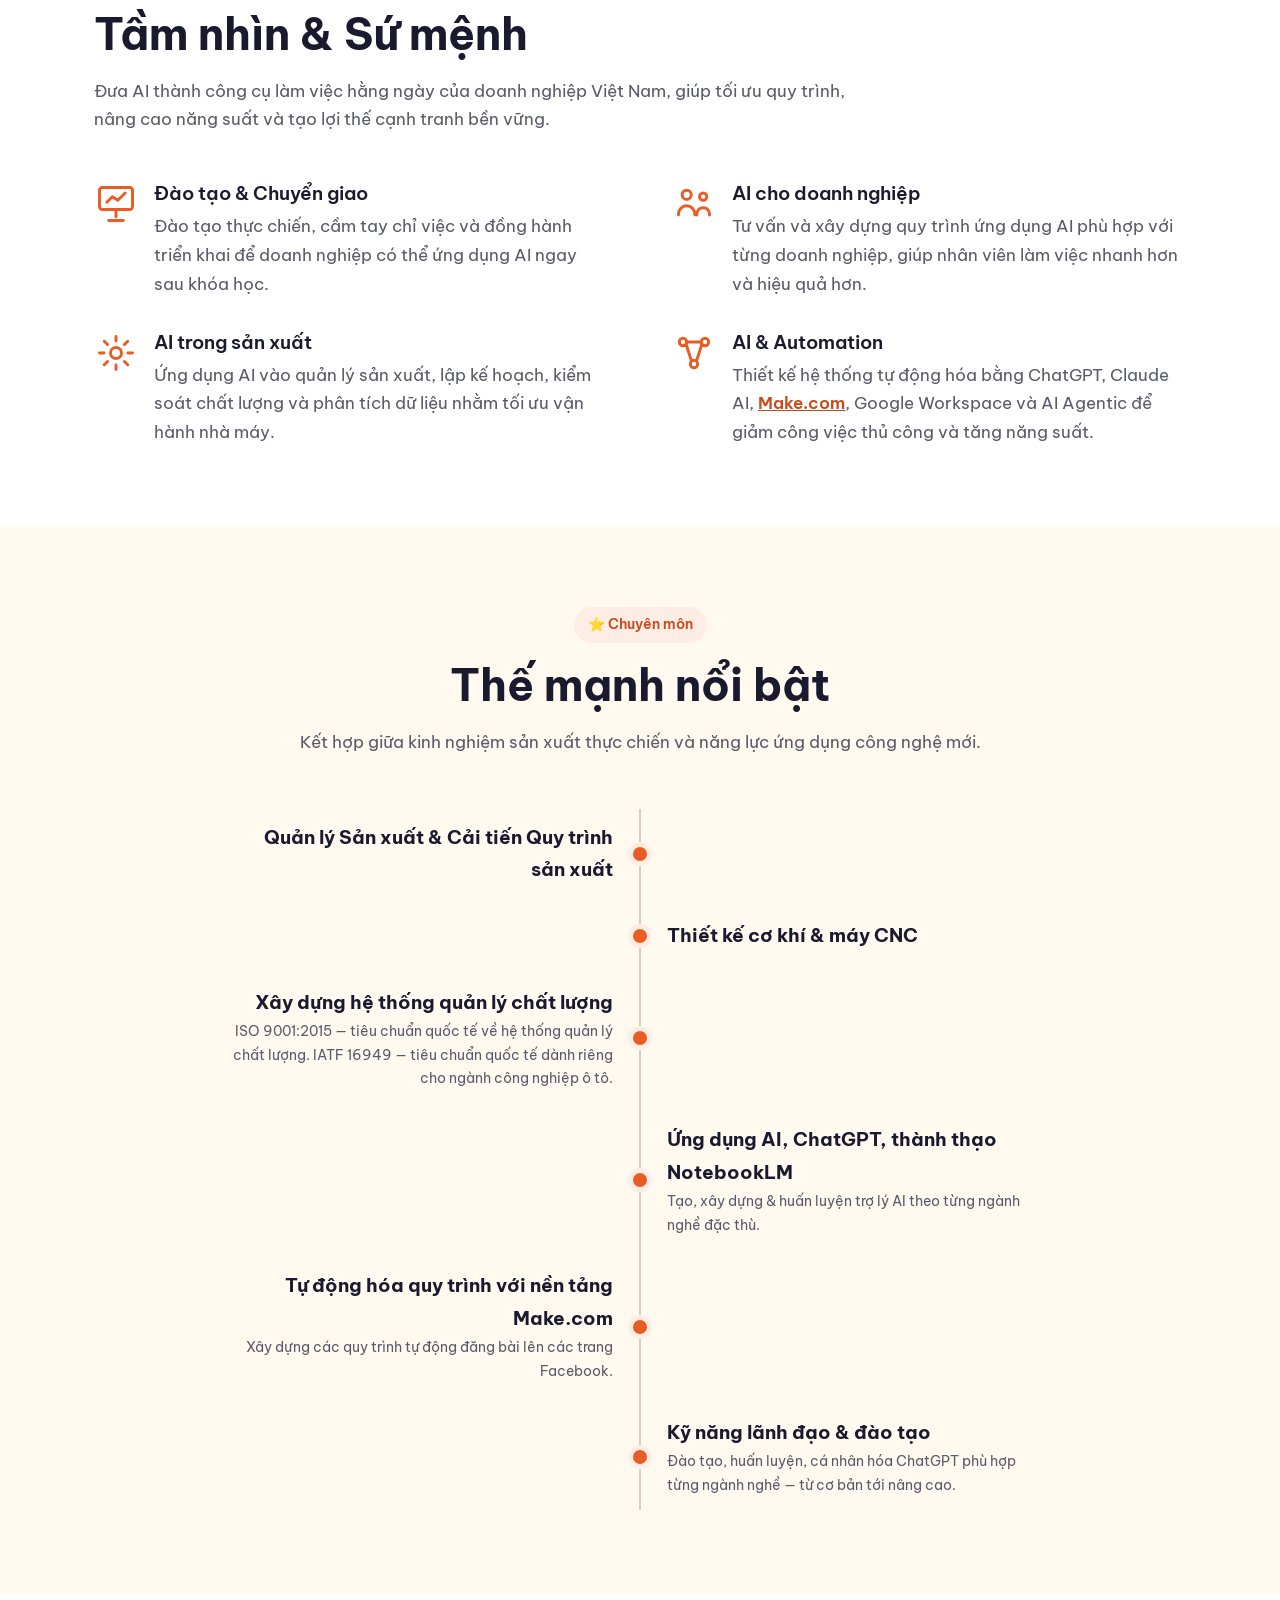
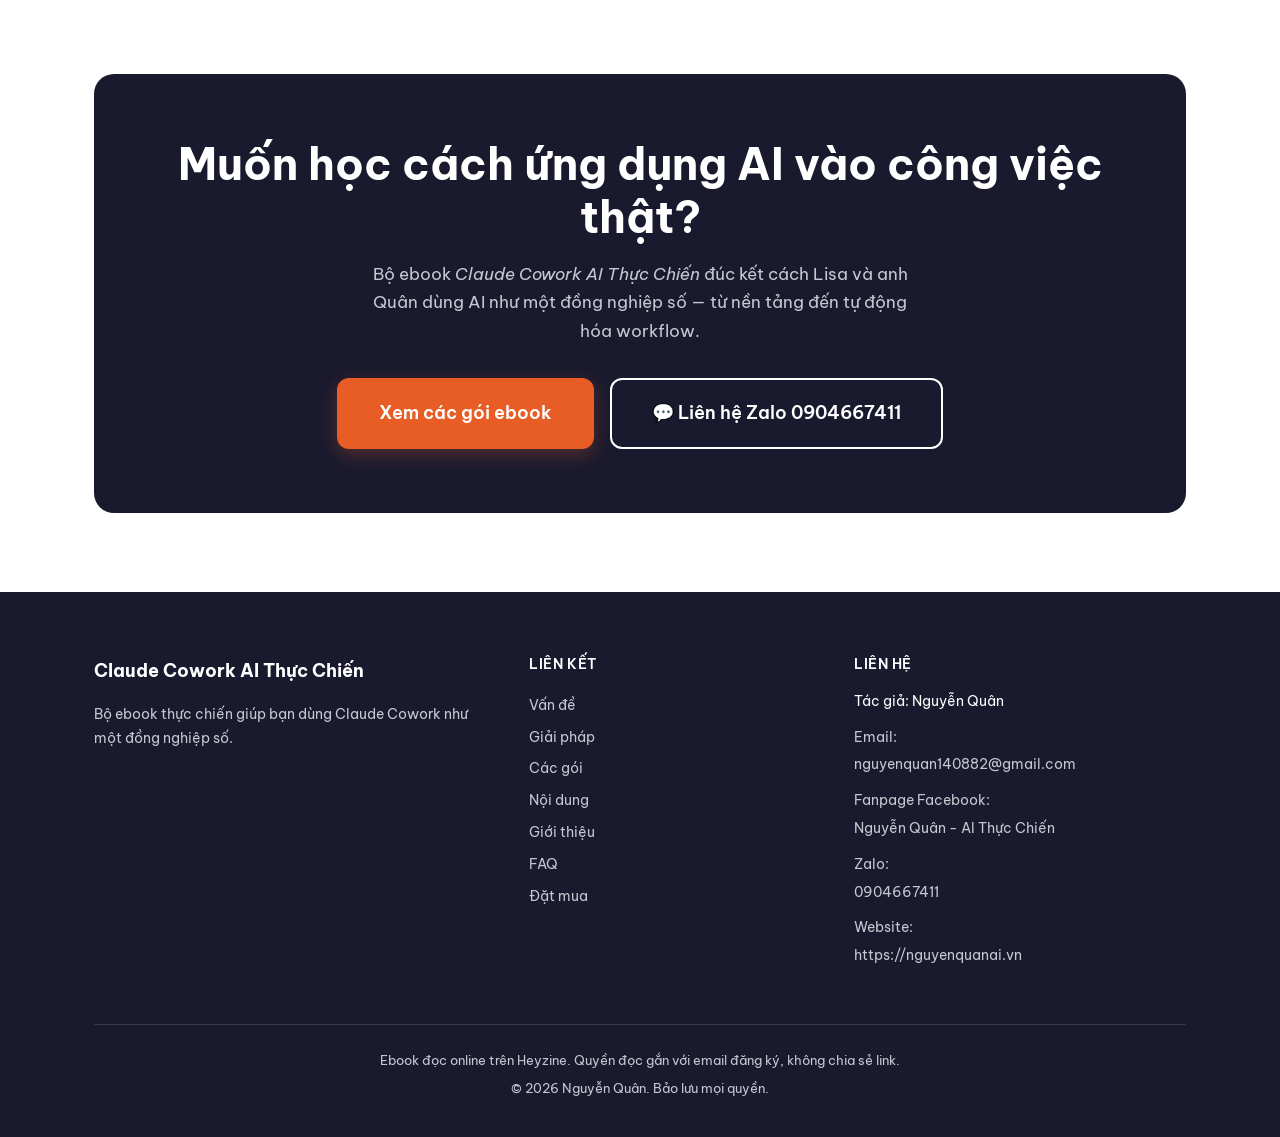
==== commit c38b66b6: "Add files via upload" ====
--- a/gioi-thieu.html
+++ b/gioi-thieu.html
@@ -452,11 +452,26 @@
   .zz-dot { position: absolute; left: 14px; }
 }
 
-/* ---- Định hướng phát triển — thêm viền gradient trên đầu card ---- */
-.direction-card { position: relative; overflow: hidden; }
-.direction-card::before {
-  content: ""; position: absolute; top: 0; left: 0; right: 0; height: 3px;
-  background: linear-gradient(90deg, var(--c-accent), var(--c-accent-soft));
+/* ---- Tầm nhìn & Sứ mệnh ---- */
+.vision-head { max-width: 780px; margin-bottom: var(--space-xl); }
+.vision-head h2 { margin-bottom: var(--space-sm); }
+.vision-head p { font-size: var(--fs-body); }
+.vision-grid {
+  display: grid; grid-template-columns: 1fr 1fr;
+  column-gap: var(--space-2xl); row-gap: var(--space-lg);
+}
+.vision-item { display: flex; gap: 16px; align-items: flex-start; }
+.vision-item__icon {
+  flex-shrink: 0; width: 44px; height: 44px; color: var(--c-accent);
+}
+.vision-item__icon svg { width: 100%; height: 100%; }
+.vision-item h4 { margin-bottom: 6px; }
+.vision-item p { font-size: var(--fs-body); margin: 0; }
+.vision-item a { color: var(--c-accent-dark); font-weight: 600; text-decoration: underline; }
+.vision-item a:hover { color: var(--c-accent); }
+
+@media (max-width: 760px) {
+  .vision-grid { grid-template-columns: 1fr; }
 }
 
 /* ============================================================
@@ -531,22 +546,6 @@
 .timeline__title { font-size: var(--fs-h4); font-weight: 700; margin-bottom: 2px; }
 .timeline__org { font-size: var(--fs-small); color: var(--c-ink-faint); margin-bottom: 6px; }
 .timeline__desc { font-size: var(--fs-small); color: var(--c-ink-soft); margin: 0; }
-
-/* ---- Định hướng phát triển (cards ngang) ---- */
-.direction-grid { display: grid; grid-template-columns: repeat(3, 1fr); gap: var(--grid-gap); }
-.direction-card {
-  background: var(--c-surface); border: 1px solid var(--c-border);
-  border-radius: var(--radius-lg); padding: var(--space-lg);
-  box-shadow: var(--shadow-sm); transition: var(--transition);
-}
-.direction-card:hover { box-shadow: var(--shadow-hover); transform: translateY(-2px); }
-.direction-card__icon { font-size: 30px; margin-bottom: var(--space-sm); }
-.direction-card h3 { margin-bottom: 8px; }
-.direction-card p { font-size: var(--fs-small); margin: 0; }
-
-@media (max-width: 860px) {
-  .direction-grid { grid-template-columns: 1fr; }
-}
 
 /* ---- Thế mạnh nổi bật (grid 6 ô) ---- */
 .strength-grid { display: grid; grid-template-columns: repeat(3, 1fr); gap: var(--grid-gap); }
@@ -757,30 +756,68 @@
 </section>
 
 <!-- ============================================================
-     ĐỊNH HƯỚNG PHÁT TRIỂN
+     TẦM NHÌN & SỨ MỆNH
      ============================================================ -->
-<section class="section section--surface" id="dinh-huong">
+<section class="section section--surface" id="tam-nhin">
   <div class="container">
-    <div class="section-head reveal">
+    <div class="vision-head reveal">
       <span class="eyebrow">🚀 Tương lai</span>
-      <h2>Định hướng phát triển</h2>
-      <p>Ba hướng đi trọng tâm trong giai đoạn tiếp theo, kết nối kinh nghiệm sản xuất thực tế với công nghệ AI hiện đại.</p>
-    </div>
-    <div class="direction-grid reveal-stagger">
-      <div class="direction-card">
-        <div class="direction-card__icon">📊</div>
-        <h3>Dashboard quản trị sản xuất thông minh</h3>
-        <p>Xây dựng hệ thống theo dõi, cảnh báo và ra quyết định sản xuất theo thời gian thực, dựa trên dữ liệu thật của xưởng.</p>
-      </div>
-      <div class="direction-card">
-        <div class="direction-card__icon">🤖</div>
-        <h3>Ứng dụng AI Agent & Automation</h3>
-        <p>Triển khai các agent AI xử lý công việc lặp lại, báo cáo, tổng hợp dữ liệu — giải phóng thời gian cho công việc ra quyết định.</p>
-      </div>
-      <div class="direction-card">
-        <div class="direction-card__icon">🏭</div>
-        <h3>Chuyển đổi số nhà máy</h3>
-        <p>Đưa công nghệ số và AI vào vận hành nhà máy một cách thực tế, từng bước, phù hợp với nguồn lực doanh nghiệp vừa và nhỏ.</p>
+      <h2>Tầm nhìn &amp; Sứ mệnh</h2>
+      <p>Đưa AI thành công cụ làm việc hằng ngày của doanh nghiệp Việt Nam, giúp tối ưu quy trình, nâng cao năng suất và tạo lợi thế cạnh tranh bền vững.</p>
+    </div>
+    <div class="vision-grid reveal-stagger">
+      <div class="vision-item">
+        <div class="vision-item__icon">
+          <svg viewBox="0 0 24 24" fill="none" stroke="currentColor" stroke-width="1.6" stroke-linecap="round" stroke-linejoin="round">
+            <rect x="3" y="3" width="18" height="12" rx="1.5"/>
+            <path d="M7 11l3-3 3 2 4-4"/>
+            <path d="M12 15v4M8 21h8"/>
+          </svg>
+        </div>
+        <div>
+          <h4>Đào tạo &amp; Chuyển giao</h4>
+          <p>Đào tạo thực chiến, cầm tay chỉ việc và đồng hành triển khai để doanh nghiệp có thể ứng dụng AI ngay sau khóa học.</p>
+        </div>
+      </div>
+      <div class="vision-item">
+        <div class="vision-item__icon">
+          <svg viewBox="0 0 24 24" fill="none" stroke="currentColor" stroke-width="1.6" stroke-linecap="round" stroke-linejoin="round">
+            <circle cx="8" cy="7" r="2.5"/>
+            <path d="M3.5 18c0-3 2-5 4.5-5s4.5 2 4.5 5"/>
+            <circle cx="17" cy="8" r="2"/>
+            <path d="M13.5 18c0-2.5 1.6-4 3.5-4s3.5 1.5 3.5 4"/>
+          </svg>
+        </div>
+        <div>
+          <h4>AI cho doanh nghiệp</h4>
+          <p>Tư vấn và xây dựng quy trình ứng dụng AI phù hợp với từng doanh nghiệp, giúp nhân viên làm việc nhanh hơn và hiệu quả hơn.</p>
+        </div>
+      </div>
+      <div class="vision-item">
+        <div class="vision-item__icon">
+          <svg viewBox="0 0 24 24" fill="none" stroke="currentColor" stroke-width="1.6" stroke-linecap="round" stroke-linejoin="round">
+            <circle cx="12" cy="12" r="3"/>
+            <path d="M12 3v2.5M12 18.5V21M21 12h-2.5M5.5 12H3M18.4 5.6l-1.8 1.8M7.4 16.6l-1.8 1.8M18.4 18.4l-1.8-1.8M7.4 7.4L5.6 5.6"/>
+          </svg>
+        </div>
+        <div>
+          <h4>AI trong sản xuất</h4>
+          <p>Ứng dụng AI vào quản lý sản xuất, lập kế hoạch, kiểm soát chất lượng và phân tích dữ liệu nhằm tối ưu vận hành nhà máy.</p>
+        </div>
+      </div>
+      <div class="vision-item">
+        <div class="vision-item__icon">
+          <svg viewBox="0 0 24 24" fill="none" stroke="currentColor" stroke-width="1.6" stroke-linecap="round" stroke-linejoin="round">
+            <circle cx="6" cy="6" r="2"/>
+            <circle cx="18" cy="6" r="2"/>
+            <circle cx="12" cy="18" r="2"/>
+            <path d="M7.7 7.2L10.5 16M16.3 7.2L13.5 16M8 6h8"/>
+          </svg>
+        </div>
+        <div>
+          <h4>AI &amp; Automation</h4>
+          <p>Thiết kế hệ thống tự động hóa bằng ChatGPT, Claude AI, <a href="https://www.make.com" target="_blank" rel="noopener">Make.com</a>, Google Workspace và AI Agentic để giảm công việc thủ công và tăng năng suất.</p>
+        </div>
       </div>
     </div>
   </div>
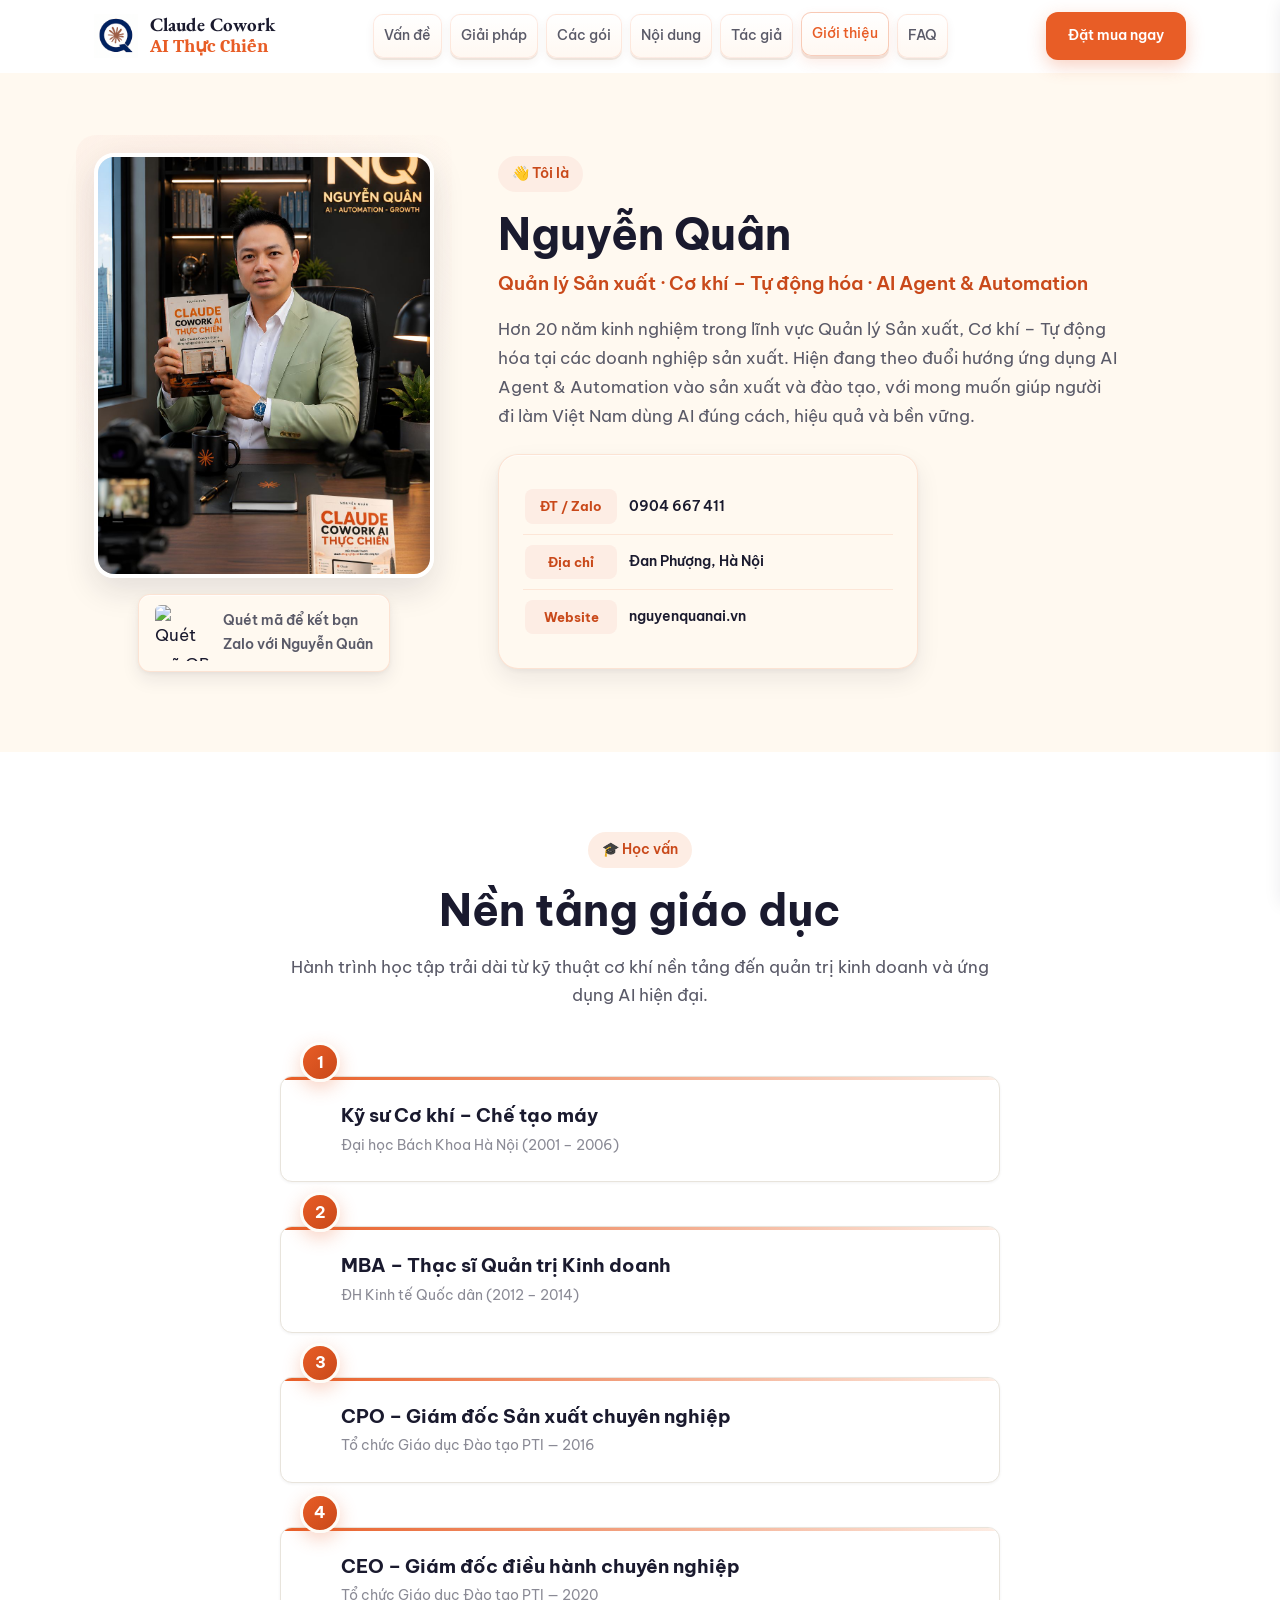
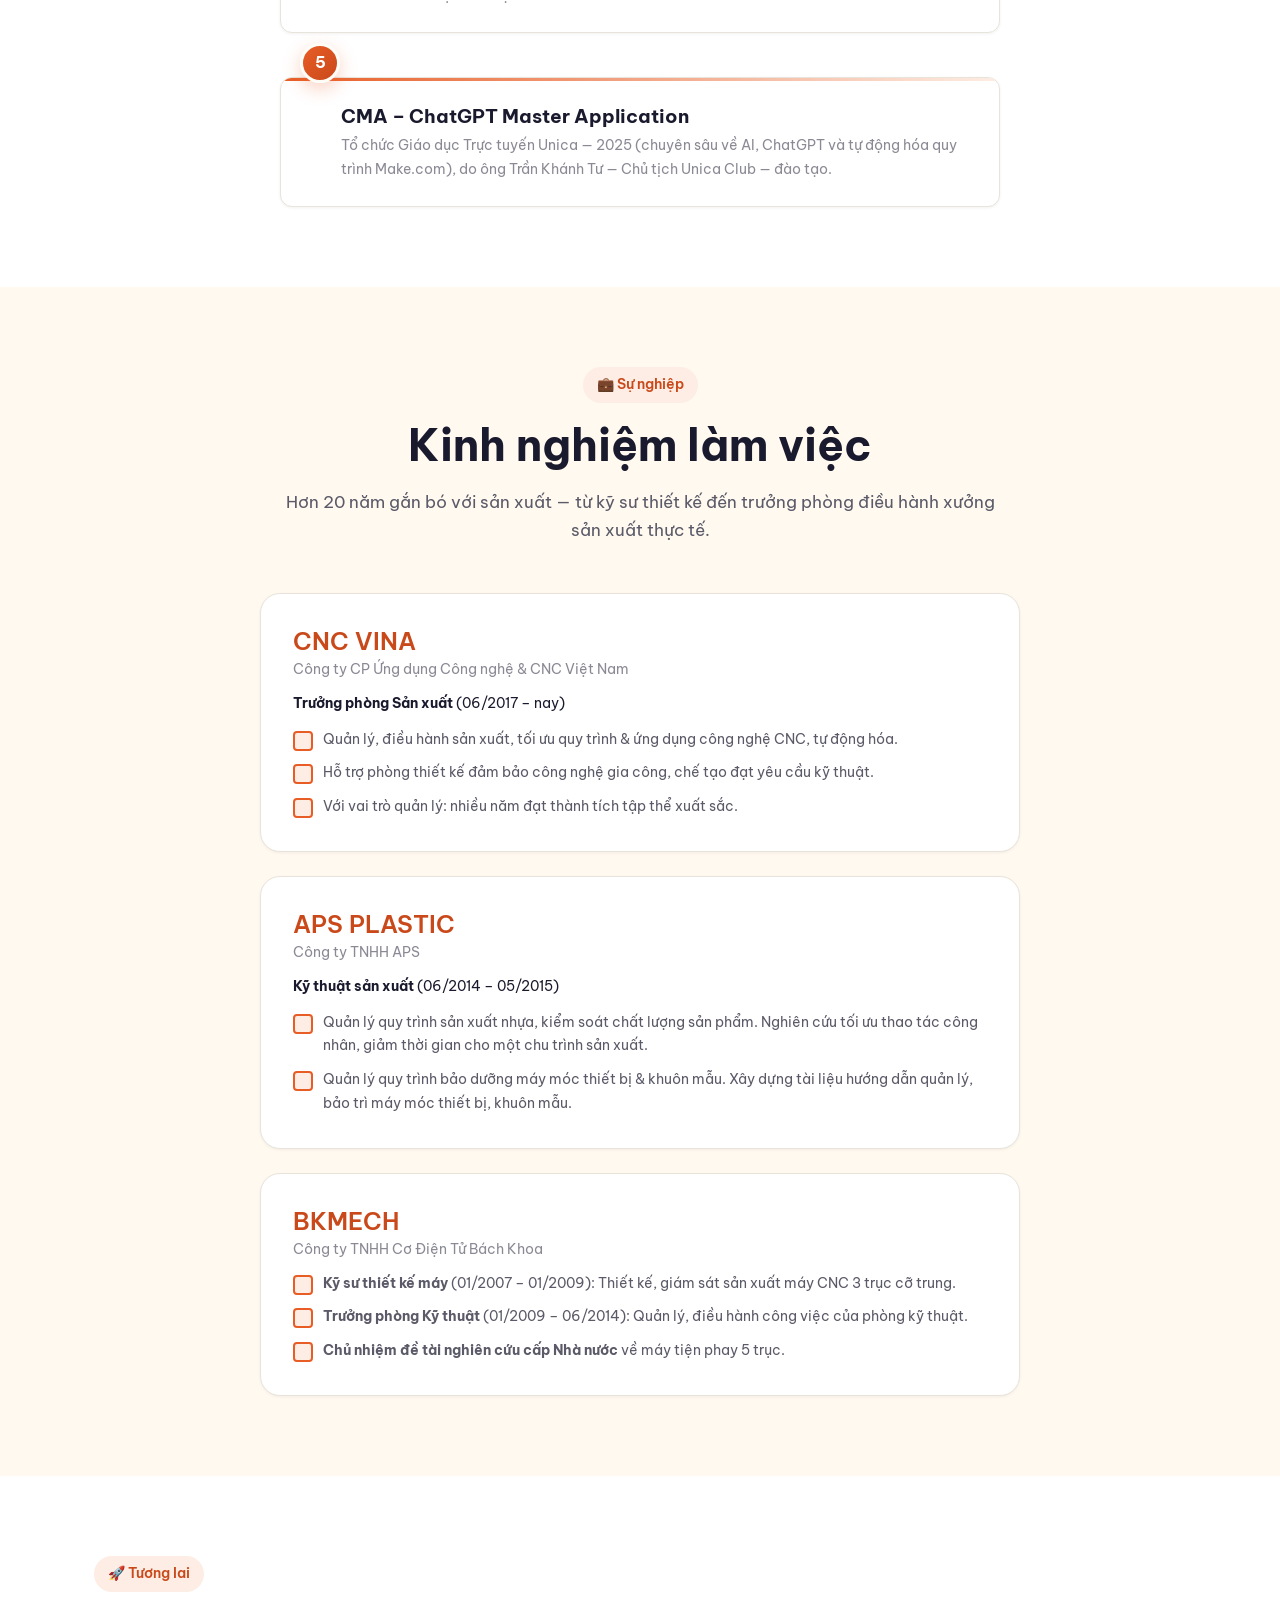
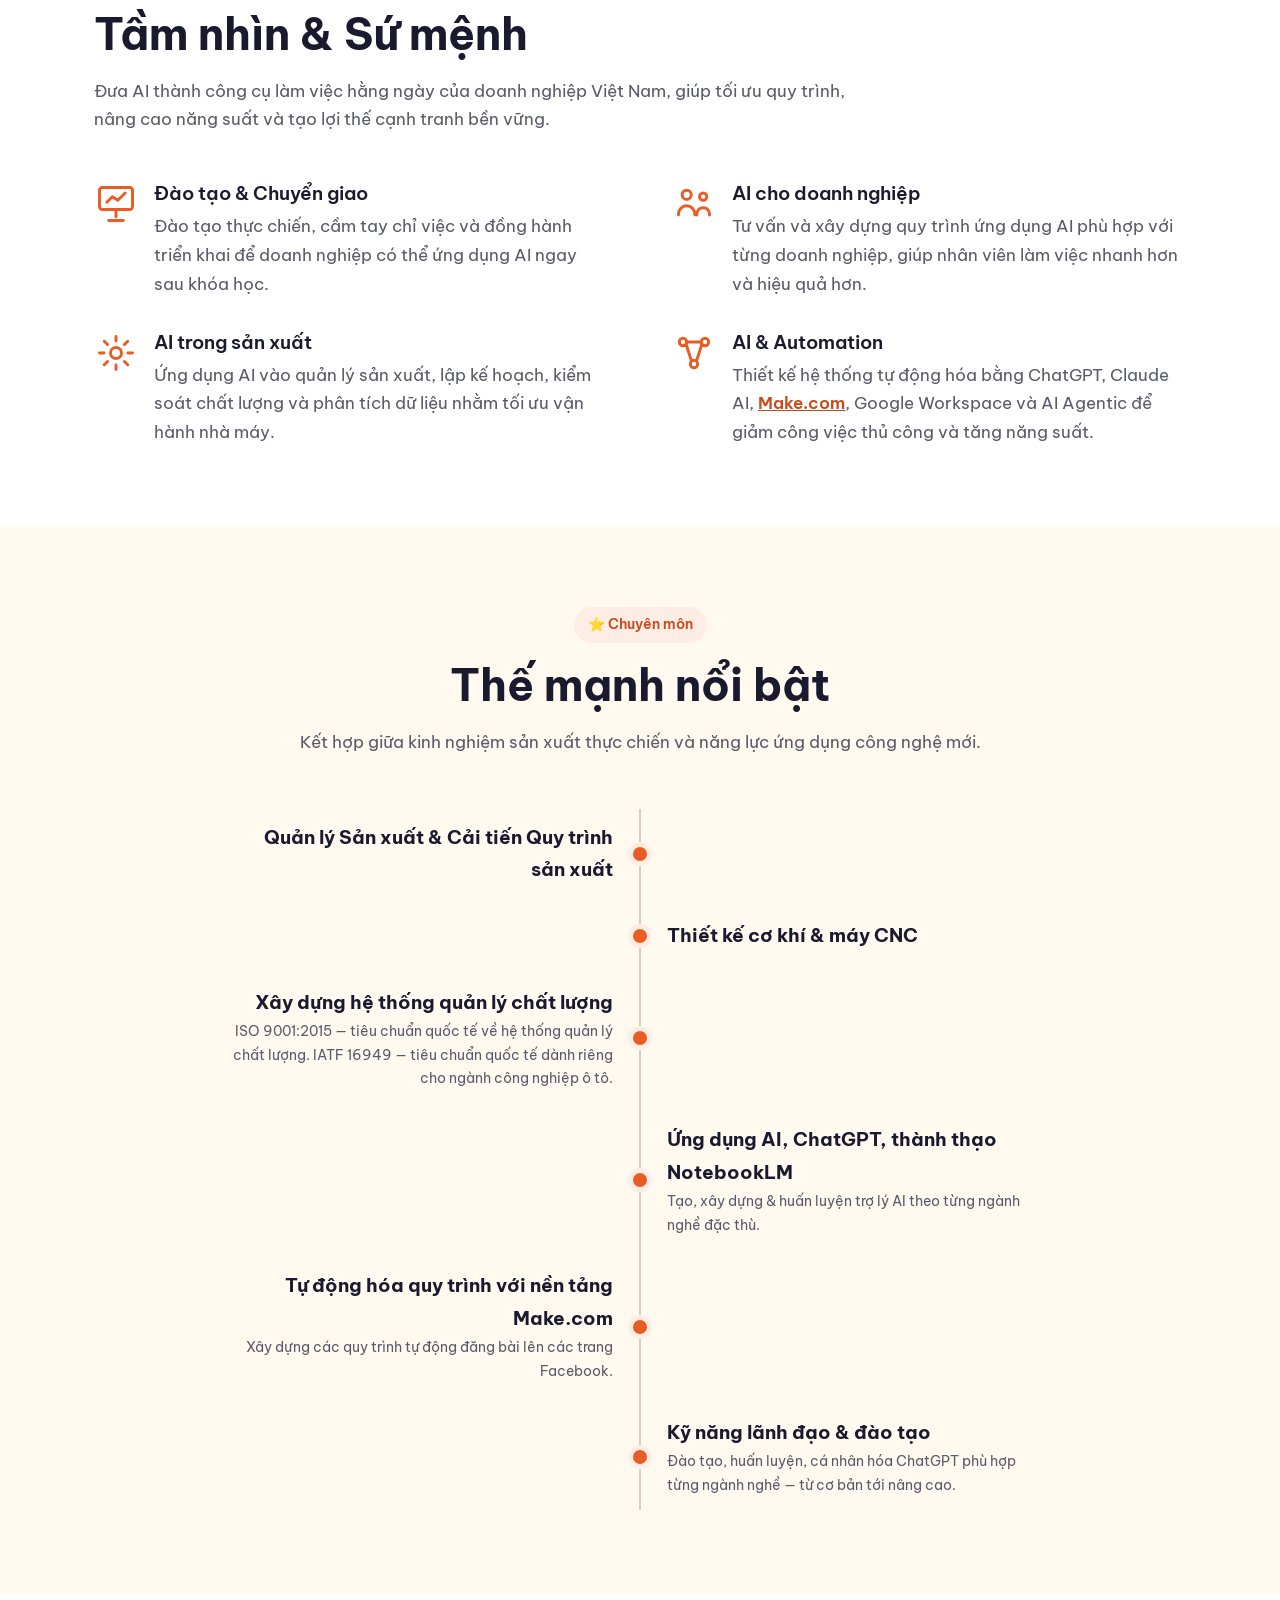
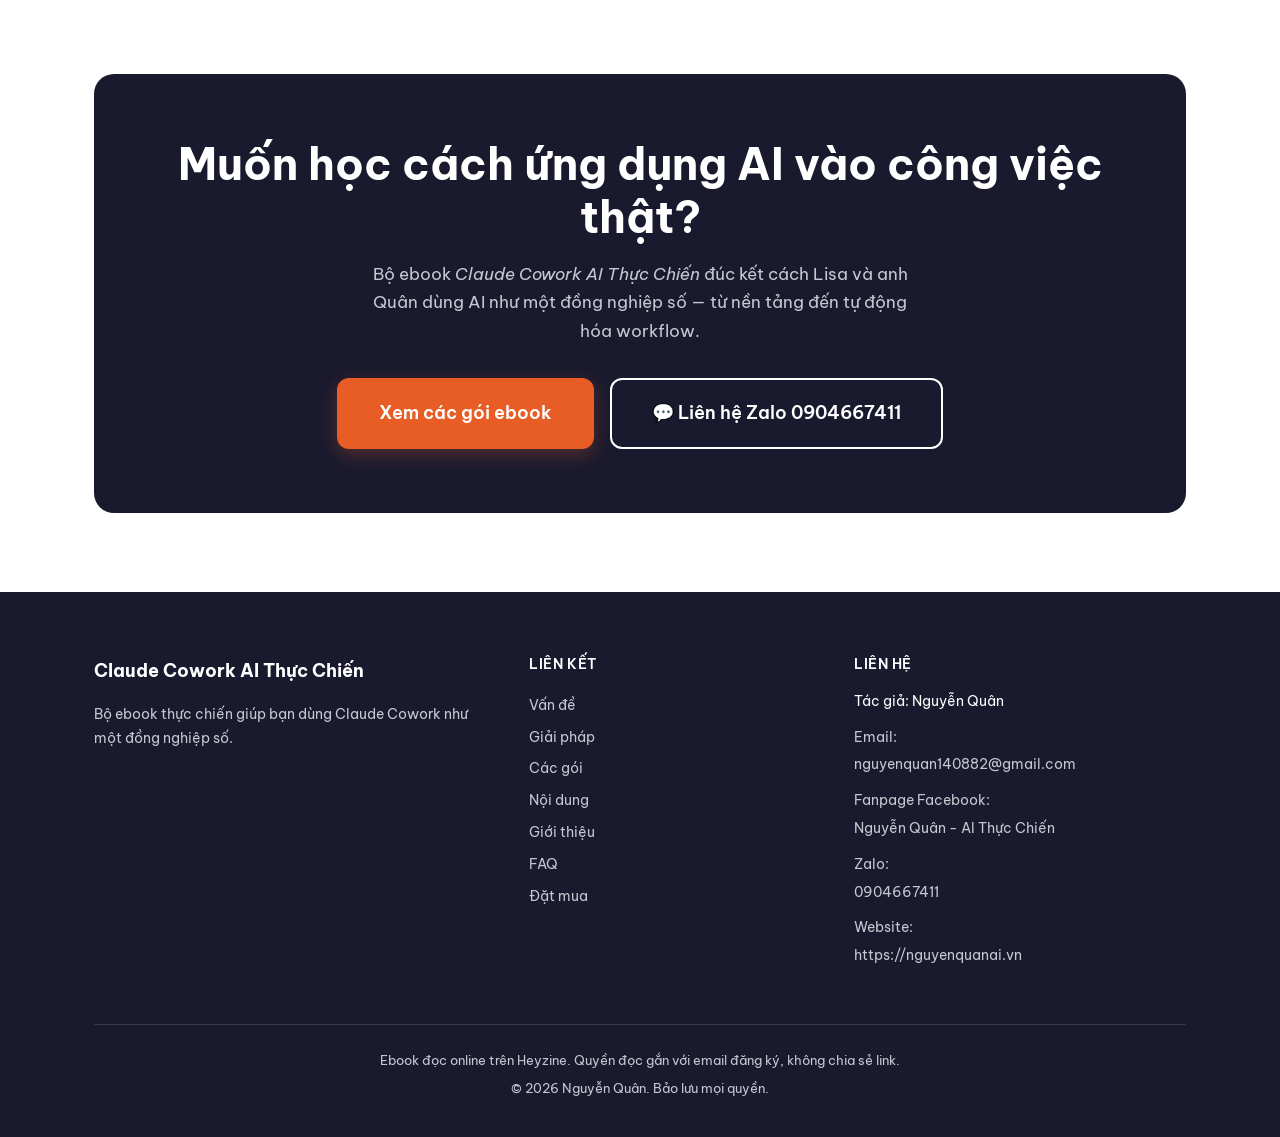
==== commit 49b8ee3c: "Style main navigation as subtly raised buttons" ====
--- a/gioi-thieu.html
+++ b/gioi-thieu.html
@@ -219,12 +219,28 @@
 .header__brand-text { line-height: 1.15; }
 .header__brand-line1 { font-family: 'EB Garamond', serif; font-size: 19px; font-weight: 700; color: var(--c-ink); white-space: nowrap; }
 .header__brand-line2 { font-family: 'Caladea', serif; font-size: 19px; font-weight: 700; color: var(--c-accent); white-space: nowrap; }
-.header__nav { display: flex; gap: var(--space-md); align-items: center; }
+.header__nav { display: flex; gap: 8px; align-items: center; }
 .header__nav a {
+  display: inline-flex; align-items: center; justify-content: center;
+  padding: 9px 10px; border-radius: 10px;
+  border: 1px solid rgba(232, 93, 38, 0.12);
+  background: linear-gradient(180deg, #fff 0%, #fff8f2 100%);
+  box-shadow: 0 2px 0 rgba(166, 91, 47, 0.12), 0 4px 10px rgba(80, 45, 20, 0.06);
   font-size: var(--fs-small); font-weight: 500; color: var(--c-ink-soft);
-  transition: var(--transition);
-}
-.header__nav a:hover, .header__nav a.active { color: var(--c-accent); }
+  white-space: nowrap; text-decoration: none;
+  transition: color 180ms ease, border-color 180ms ease, box-shadow 180ms ease, transform 180ms ease;
+}
+.header__nav a:hover, .header__nav a.active {
+  color: var(--c-accent); border-color: rgba(232, 93, 38, 0.3);
+  box-shadow: 0 3px 0 rgba(166, 91, 47, 0.14), 0 6px 14px rgba(232, 93, 38, 0.12);
+  transform: translateY(-2px);
+}
+.header__nav a:active { transform: translateY(1px); box-shadow: 0 1px 2px rgba(80, 45, 20, 0.1); }
+.header__nav a:focus-visible { outline: 2px solid var(--c-accent); outline-offset: 3px; }
+@media (prefers-reduced-motion: reduce) {
+  .header__nav a { transition: none; }
+  .header__nav a:hover, .header__nav a.active, .header__nav a:active { transform: none; }
+}
 .header__actions { display: flex; align-items: center; gap: var(--space-sm); }
 .header__cta { min-height: 44px; padding: 10px 20px; font-size: var(--fs-small); }
 .hamburger {
